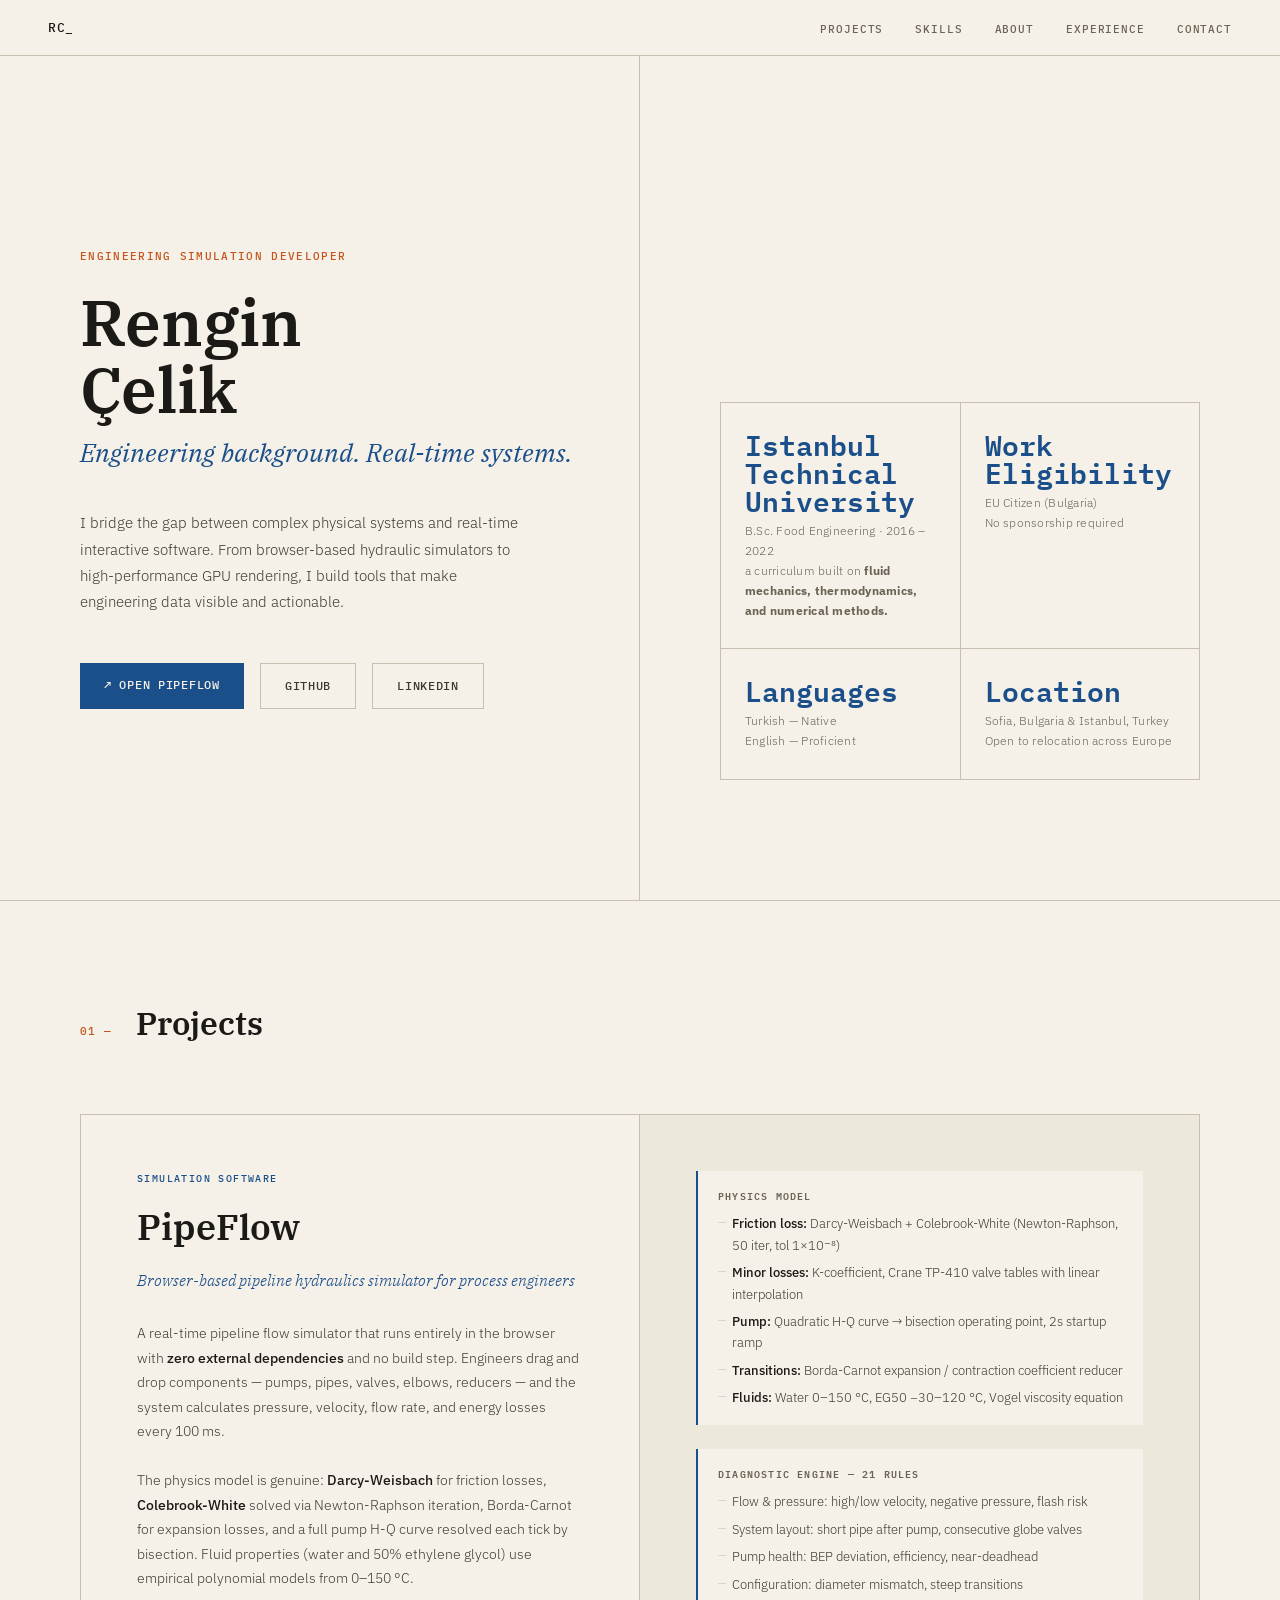
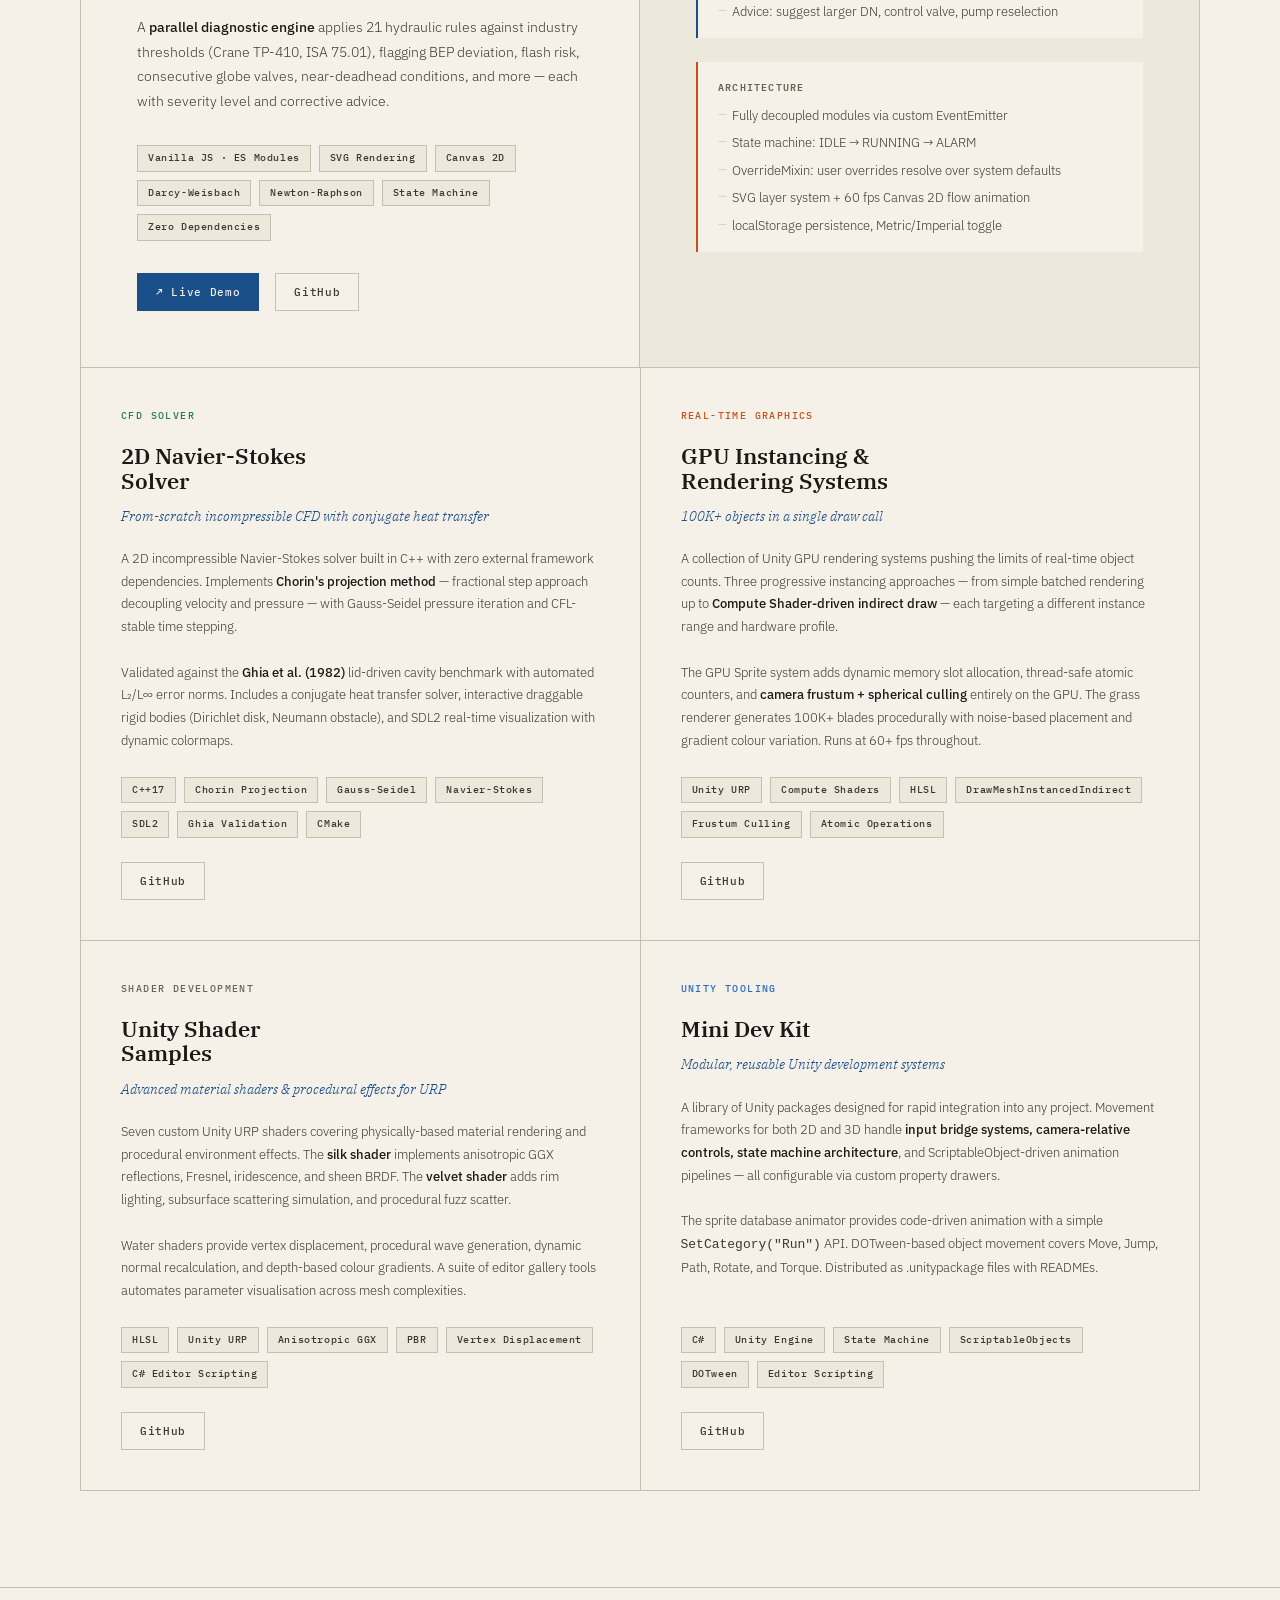
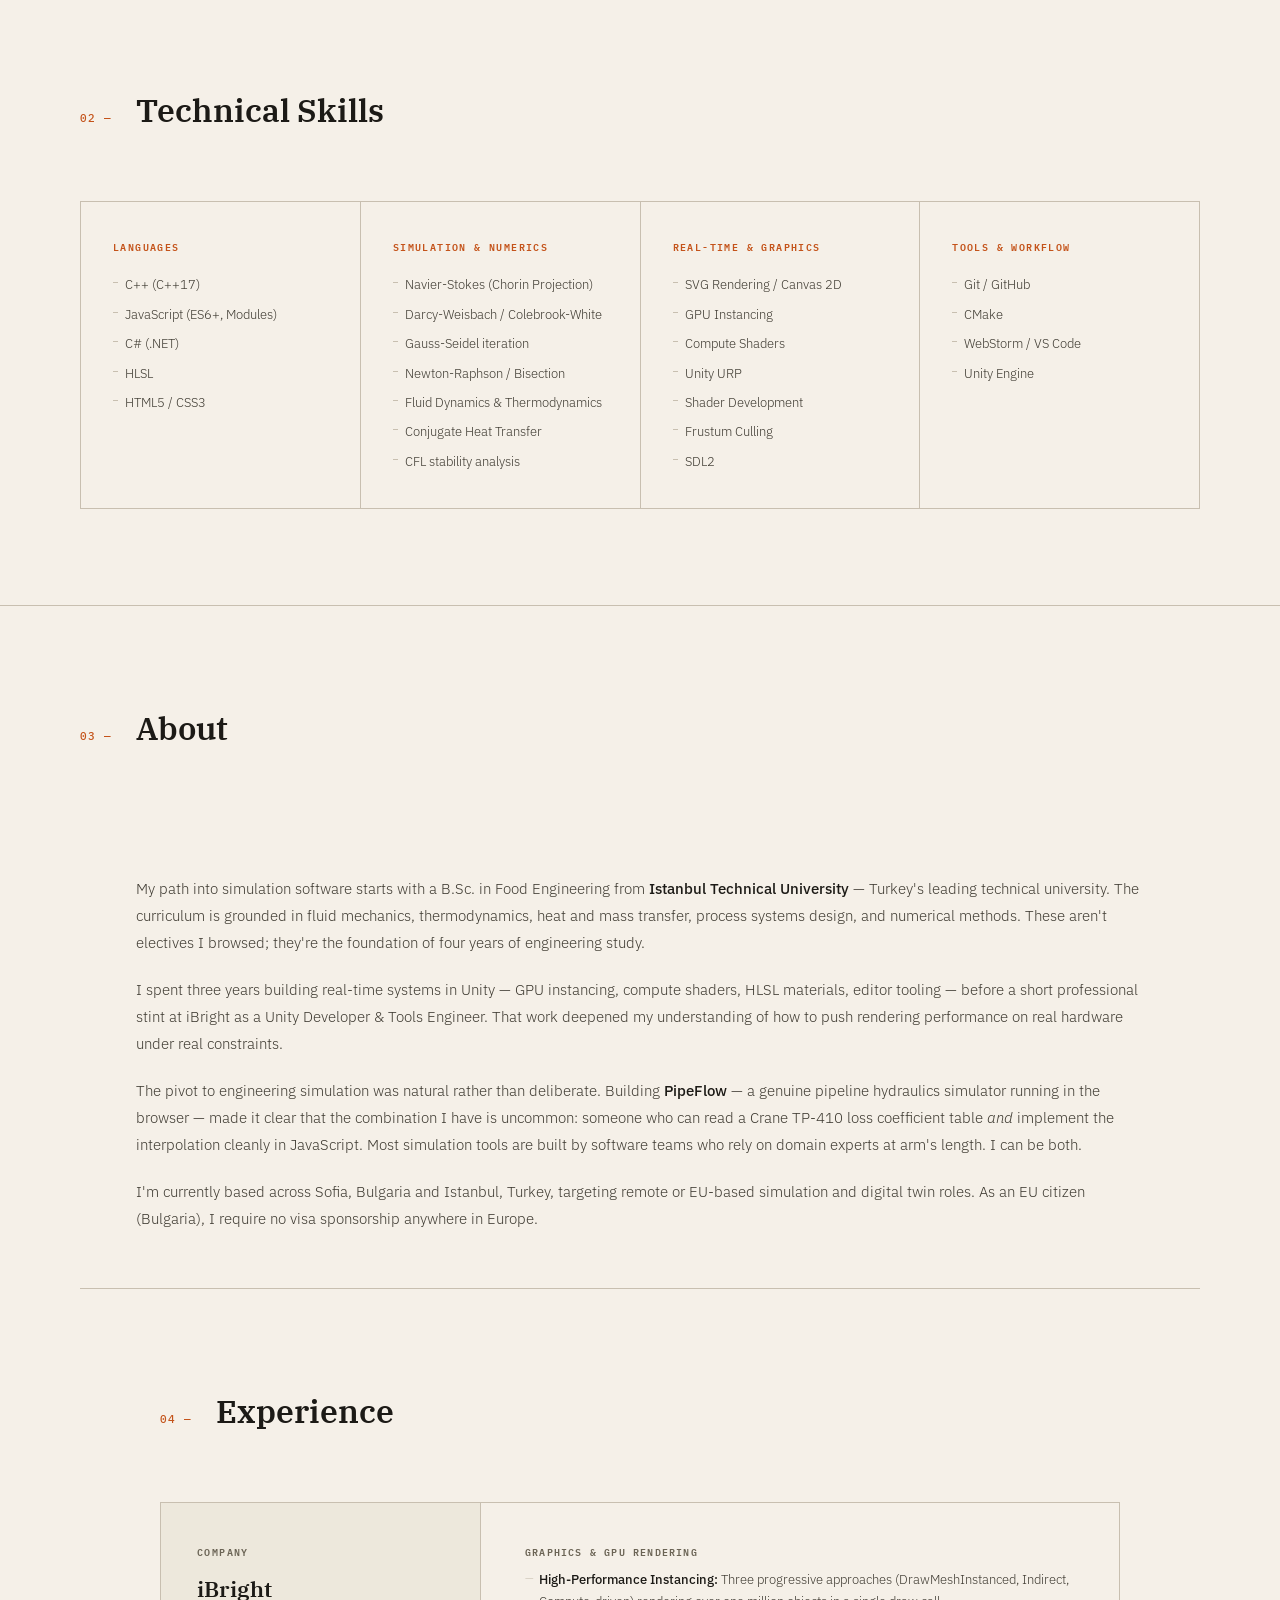
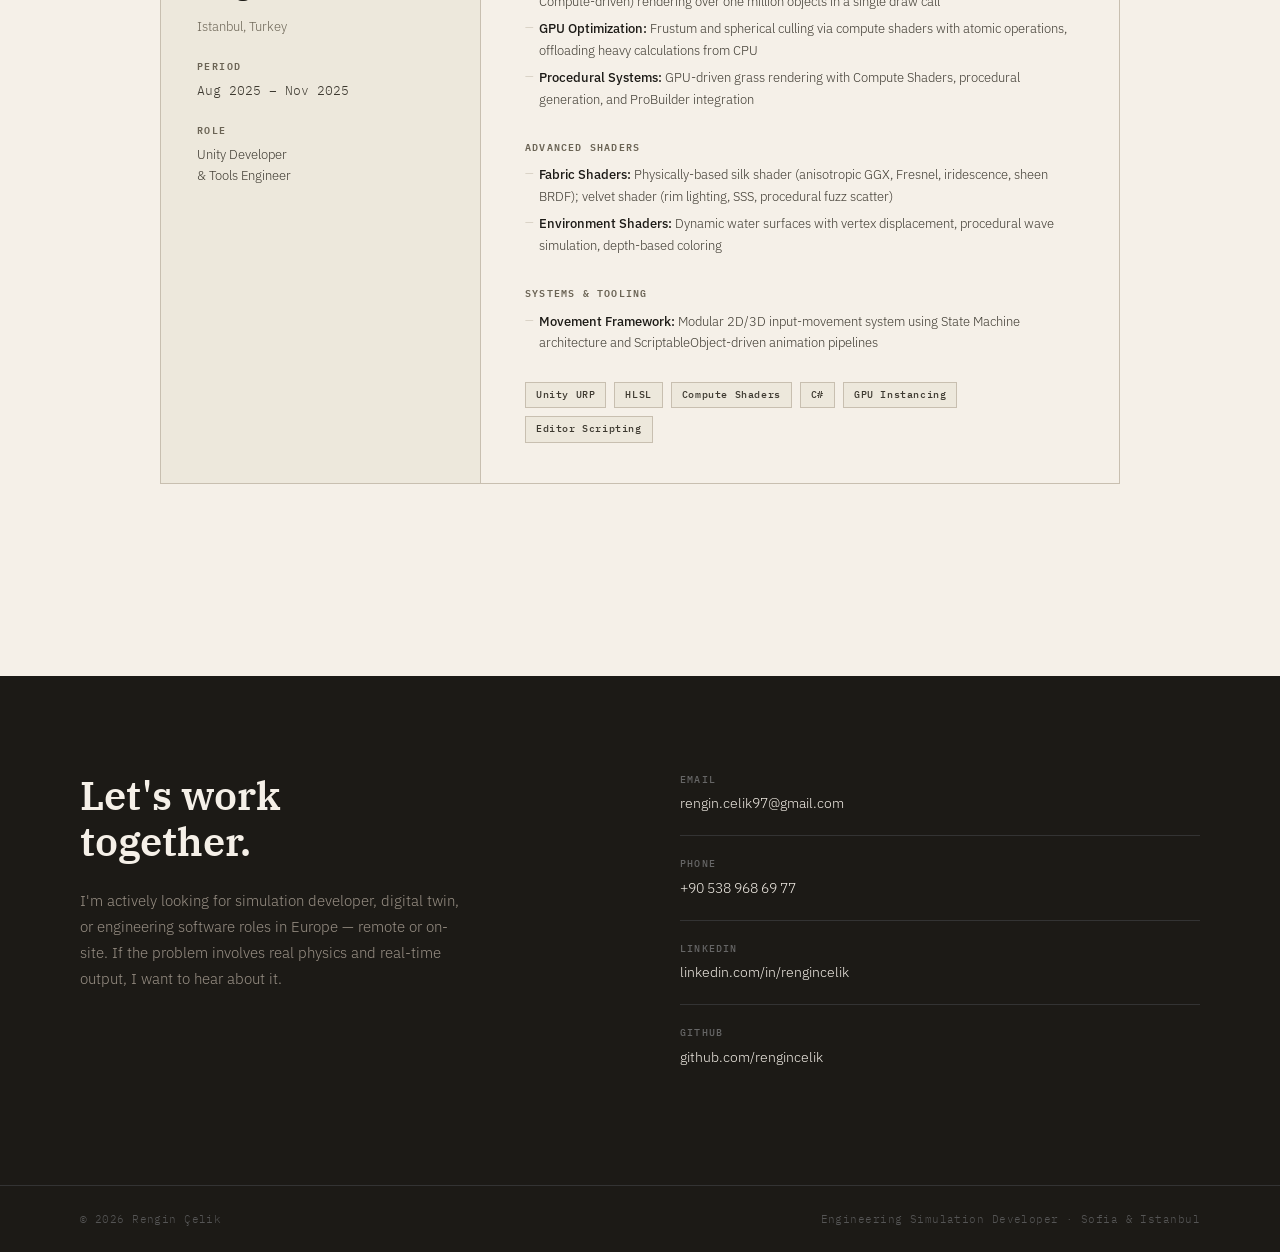
==== index.html @ 8b4d6335 "add project cfd solver" ====
<!DOCTYPE html>
<html lang="en">
<head>
	<meta charset="UTF-8">
	<meta name="viewport" content="width=device-width, initial-scale=1.0">
	<title>Rengin Çelik — Engineering Simulation Developer</title>
	<link href="https://fonts.googleapis.com/css2?family=IBM+Plex+Mono:ital,wght@0,400;0,500;0,600;1,400&family=IBM+Plex+Sans:ital,wght@0,300;0,400;0,500;0,600;1,300&family=IBM+Plex+Serif:ital,wght@0,400;0,600;1,400&display=swap" rel="stylesheet">
	<style>
		:root {
			--cream: #F5F0E8;
			--cream-dark: #EDE8DC;
			--cream-mid: #E8E0D0;
			--ink: #1C1A16;
			--ink-mid: #3D3930;
			--ink-light: #6B6455;
			--blue: #1A4F8A;
			--blue-light: #2A6BC2;
			--blue-pale: #D4E3F5;
			--orange: #C4531A;
			--orange-light: #E8763A;
			--orange-pale: #FAE8DC;
			--rule: #C8BFB0;
		}
		
		* { margin: 0; padding: 0; box-sizing: border-box; }
		html { scroll-behavior: smooth; }
		body {
			background: var(--cream);
			color: var(--ink);
			font-family: 'IBM Plex Sans', sans-serif;
			font-weight: 300;
			line-height: 1.65;
			overflow-x: hidden;
		}
		
		nav {
			position: fixed; top: 0; left: 0; right: 0; z-index: 100;
			background: var(--cream); border-bottom: 1px solid var(--rule);
			display: flex; justify-content: space-between; align-items: center;
			padding: 0 48px; height: 56px;
		}
		.nav-logo {
			font-family: 'IBM Plex Mono', monospace; font-size: 13px; font-weight: 500;
			color: var(--ink); letter-spacing: 0.04em; text-decoration: none;
		}
		.nav-links { display: flex; gap: 32px; list-style: none; }
		.nav-links a {
			font-family: 'IBM Plex Mono', monospace; font-size: 11px; font-weight: 500;
			color: var(--ink-light); text-decoration: none; letter-spacing: 0.08em;
			text-transform: uppercase; transition: color 0.2s;
		}
		.nav-links a:hover { color: var(--blue); }
		
		.hero {
			min-height: 100vh; display: grid; grid-template-columns: 1fr 1fr; padding-top: 56px;
		}
		.hero-left {
			display: flex; flex-direction: column; justify-content: center;
			padding: 80px 64px 80px 80px; border-right: 1px solid var(--rule);
		}
		.hero-tag {
			font-family: 'IBM Plex Mono', monospace; font-size: 11px; font-weight: 500;
			color: var(--orange); letter-spacing: 0.12em; text-transform: uppercase; margin-bottom: 24px;
		}
		.hero-name {
			font-family: 'IBM Plex Serif', serif; font-size: clamp(40px, 5vw, 64px);
			font-weight: 600; line-height: 1.05; color: var(--ink); margin-bottom: 8px;
		}
		.hero-title {
			font-family: 'IBM Plex Serif', serif; font-size: clamp(18px, 2.5vw, 26px);
			font-weight: 400; font-style: italic; color: var(--blue); margin-bottom: 36px;
		}
		.hero-bio {
			font-size: 15px; color: var(--ink-mid); line-height: 1.75;
			max-width: 440px; margin-bottom: 48px;
		}
		.hero-bio strong { font-weight: 500; color: var(--ink); }
		.hero-actions { display: flex; gap: 16px; flex-wrap: wrap; }
		.btn-primary {
			display: inline-block; background: var(--blue); color: var(--cream);
			font-family: 'IBM Plex Mono', monospace; font-size: 12px; font-weight: 500;
			letter-spacing: 0.06em; text-transform: uppercase; text-decoration: none;
			padding: 12px 24px; transition: background 0.2s, transform 0.15s;
		}
		.btn-primary:hover { background: var(--blue-light); transform: translateY(-1px); }
		.btn-secondary {
			display: inline-block; border: 1px solid var(--rule); color: var(--ink-mid);
			font-family: 'IBM Plex Mono', monospace; font-size: 12px; font-weight: 500;
			letter-spacing: 0.06em; text-transform: uppercase; text-decoration: none;
			padding: 12px 24px; transition: border-color 0.2s, color 0.2s, transform 0.15s;
		}
		.btn-secondary:hover { border-color: var(--blue); color: var(--blue); transform: translateY(-1px); }
		.hero-right { display: flex; flex-direction: column; justify-content: flex-end; padding: 80px; }
		.hero-stats {
			display: grid; grid-template-columns: 1fr 1fr; gap: 1px;
			background: var(--rule); border: 1px solid var(--rule); margin-bottom: 40px;
		}
		.stat-item { background: var(--cream); padding: 28px 24px; }
		.stat-num {
			font-family: 'IBM Plex Mono', monospace; font-size: 28px; font-weight: 600;
			color: var(--blue); line-height: 1; margin-bottom: 6px;
		}
		.stat-label { font-size: 12px; color: var(--ink-light); letter-spacing: 0.02em; }
		
		.section { padding: 96px 80px; border-top: 1px solid var(--rule); }
		.section-header { display: flex; align-items: baseline; gap: 24px; margin-bottom: 64px; }
		.section-num {
			font-family: 'IBM Plex Mono', monospace; font-size: 11px; font-weight: 500;
			color: var(--orange); letter-spacing: 0.1em;
		}
		.section-title { font-family: 'IBM Plex Serif', serif; font-size: 32px; font-weight: 600; color: var(--ink); }
		
		.projects-grid { display: grid; gap: 1px; background: var(--rule); border: 1px solid var(--rule); }
		.project-featured { background: var(--cream); display: grid; grid-template-columns: 1fr 1fr; }
		.project-featured-left {
			padding: 56px; border-right: 1px solid var(--rule); display: flex; flex-direction: column;
		}
		.project-kind {
			font-family: 'IBM Plex Mono', monospace; font-size: 10px; font-weight: 500;
			letter-spacing: 0.14em; text-transform: uppercase; margin-bottom: 20px;
		}
		.project-kind.kind-sim    { color: var(--blue); }
		.project-kind.kind-cfd    { color: #2A7A5A; }
		.project-kind.kind-gpu    { color: var(--orange); }
		.project-kind.kind-shader { color: var(--ink-light); }
		.project-kind.kind-tool   { color: var(--blue-light); }
		
		.project-name {
			font-family: 'IBM Plex Serif', serif; font-size: 36px; font-weight: 600;
			line-height: 1.1; color: var(--ink); margin-bottom: 20px;
		}
		.project-tagline {
			font-family: 'IBM Plex Serif', serif; font-style: italic;
			font-size: 16px; color: var(--blue); margin-bottom: 28px;
		}
		.project-desc { font-size: 14px; color: var(--ink-mid); line-height: 1.75; flex: 1; margin-bottom: 32px; }
		.project-desc strong { font-weight: 500; color: var(--ink); }
		.project-tech { display: flex; flex-wrap: wrap; gap: 8px; margin-bottom: 32px; }
		.tech-pill {
			font-family: 'IBM Plex Mono', monospace; font-size: 10px; font-weight: 500;
			letter-spacing: 0.06em; padding: 4px 10px;
			background: var(--cream-dark); color: var(--ink-mid); border: 1px solid var(--rule);
		}
		.project-links { display: flex; gap: 16px; flex-wrap: wrap; }
		.project-link {
			font-family: 'IBM Plex Mono', monospace; font-size: 11px; font-weight: 500;
			letter-spacing: 0.06em; text-decoration: none; padding: 9px 18px;
			border: 1px solid var(--rule); color: var(--ink-mid); transition: all 0.2s;
		}
		.project-link:hover { border-color: var(--blue); color: var(--blue); background: var(--blue-pale); }
		.project-link.primary { background: var(--blue); color: var(--cream); border-color: var(--blue); }
		.project-link.primary:hover { background: var(--blue-light); border-color: var(--blue-light); }
		
		.project-featured-right {
			padding: 56px; background: var(--cream-dark); display: flex; flex-direction: column; gap: 24px;
		}
		.spec-block { border-left: 2px solid var(--blue); padding: 16px 20px; background: var(--cream); }
		.spec-block.orange { border-left-color: var(--orange); }
		.spec-block.green  { border-left-color: #2A7A5A; }
		.spec-title {
			font-family: 'IBM Plex Mono', monospace; font-size: 10px; font-weight: 600;
			letter-spacing: 0.12em; text-transform: uppercase; color: var(--ink-light); margin-bottom: 10px;
		}
		.spec-items { list-style: none; display: flex; flex-direction: column; gap: 6px; }
		.spec-items li {
			font-size: 13px; color: var(--ink-mid); padding-left: 14px; position: relative;
		}
		.spec-items li::before { content: '—'; position: absolute; left: 0; color: var(--rule); font-size: 11px; }
		.spec-items li strong { font-weight: 500; color: var(--ink); }
		
		/* 2×2 secondary grid */
		.projects-secondary {
			display: grid; grid-template-columns: repeat(2, 1fr); gap: 1px; background: var(--rule);
		}
		.project-card { background: var(--cream); padding: 40px; display: flex; flex-direction: column; transition: background 0.2s; }
		.project-card:hover { background: var(--cream-dark); }
		.project-card .project-name { font-size: 22px; margin-bottom: 12px; }
		.project-card .project-tagline { font-size: 14px; margin-bottom: 20px; }
		.project-card .project-desc { font-size: 13px; margin-bottom: 24px; }
		.project-card .project-tech { margin-bottom: 24px; }
		.project-card .project-links { margin-top: auto; }
		
		.skills-grid {
			display: grid; grid-template-columns: repeat(4, 1fr);
			gap: 1px; background: var(--rule); border: 1px solid var(--rule);
		}
		.skill-group { background: var(--cream); padding: 36px 32px; }
		.skill-group-title {
			font-family: 'IBM Plex Mono', monospace; font-size: 10px; font-weight: 600;
			letter-spacing: 0.14em; text-transform: uppercase; color: var(--orange); margin-bottom: 20px;
		}
		.skill-list { list-style: none; display: flex; flex-direction: column; gap: 8px; }
		.skill-list li { font-size: 13px; color: var(--ink-mid); padding-left: 12px; position: relative; }
		.skill-list li::before {
			content: ''; position: absolute; left: 0; top: 8px; width: 5px; height: 1px; background: var(--rule);
		}
		
		.about-main { background: var(--cream); padding: 56px; }
		.about-main p { font-size: 15px; color: var(--ink-mid); line-height: 1.8; margin-bottom: 20px; }
		.about-main p:last-child { margin-bottom: 0; }
		.about-main strong { font-weight: 500; color: var(--ink); }
		
		.contact-section {
			background: var(--ink); padding: 96px 80px;
			display: grid; grid-template-columns: 1fr 1fr; gap: 80px;
		}
		.contact-left h2 {
			font-family: 'IBM Plex Serif', serif; font-size: 40px; font-weight: 600;
			color: var(--cream); line-height: 1.15; margin-bottom: 24px;
		}
		.contact-left p { font-size: 15px; color: #9A9186; line-height: 1.75; max-width: 380px; }
		.contact-right { display: flex; flex-direction: column; justify-content: center; gap: 20px; }
		.contact-item {
			display: flex; flex-direction: column; gap: 4px;
			padding-bottom: 20px; border-bottom: 1px solid #333;
		}
		.contact-item:last-child { border-bottom: none; }
		.contact-item-label {
			font-family: 'IBM Plex Mono', monospace; font-size: 10px; font-weight: 500;
			letter-spacing: 0.12em; text-transform: uppercase; color: #666;
		}
		.contact-item-value { font-size: 14px; color: var(--cream); }
		.contact-item-value a { color: var(--cream); text-decoration: none; transition: color 0.2s; }
		.contact-item-value a:hover { color: var(--orange-light); }
		
		footer {
			background: var(--ink); border-top: 1px solid #333; padding: 24px 80px;
			display: flex; justify-content: space-between; align-items: center;
		}
		footer p { font-family: 'IBM Plex Mono', monospace; font-size: 11px; color: #555; letter-spacing: 0.04em; }
		
		@media (max-width: 1024px) {
			nav { padding: 0 32px; }
			.hero { grid-template-columns: 1fr; }
			.hero-left { padding: 64px 32px; border-right: none; border-bottom: 1px solid var(--rule); }
			.hero-right { padding: 48px 32px; }
			.section { padding: 72px 32px; }
			.project-featured { grid-template-columns: 1fr; }
			.project-featured-right { border-top: 1px solid var(--rule); }
			.projects-secondary { grid-template-columns: 1fr; }
			.skills-grid { grid-template-columns: 1fr 1fr; }
			.contact-section { grid-template-columns: 1fr; gap: 48px; padding: 72px 32px; }
			footer { padding: 24px 32px; flex-direction: column; gap: 12px; }
		}
		@media (max-width: 640px) {
			nav { padding: 0 20px; }
			.nav-links { display: none; }
			.hero-left { padding: 48px 20px; }
			.hero-right { padding: 32px 20px; }
			.section { padding: 56px 20px; }
			.project-featured-left, .project-featured-right { padding: 36px 20px; }
			.project-card { padding: 28px 20px; }
			.skills-grid { grid-template-columns: 1fr; }
			.about-main { padding: 36px 20px; }
			.contact-section { padding: 56px 20px; }
			footer { padding: 20px; }
		}
		
		@keyframes fadeUp {
			from { opacity: 0; transform: translateY(16px); }
			to   { opacity: 1; transform: translateY(0); }
		}
		.hero-tag    { animation: fadeUp 0.5s ease both; animation-delay: 0.1s; }
		.hero-name   { animation: fadeUp 0.5s ease both; animation-delay: 0.2s; }
		.hero-title  { animation: fadeUp 0.5s ease both; animation-delay: 0.3s; }
		.hero-bio    { animation: fadeUp 0.5s ease both; animation-delay: 0.4s; }
		.hero-actions{ animation: fadeUp 0.5s ease both; animation-delay: 0.5s; }
		.hero-stats  { animation: fadeUp 0.5s ease both; animation-delay: 0.3s; }
	</style>
</head>
<body>

<nav>
	<a class="nav-logo" href="#">RC_</a>
	<ul class="nav-links">
		<li><a href="#projects">Projects</a></li>
		<li><a href="#skills">Skills</a></li>
		<li><a href="#about">About</a></li>
		<li><a href="#experience">Experience</a></li>
		<li><a href="#contact">Contact</a></li>
	</ul>
</nav>

<section class="hero">
	<div class="hero-left">
		<div class="hero-tag">Engineering Simulation Developer</div>
		<h1 class="hero-name">Rengin<br>Çelik</h1>
		<div class="hero-title">Engineering background. Real-time systems.</div>
		<p class="hero-bio">
			I bridge the gap between complex physical systems and real-time interactive software. From browser-based hydraulic simulators to high-performance GPU rendering, I build tools that make engineering data visible and actionable.
		</p>
		<div class="hero-actions">
			<a class="btn-primary" href="https://rengincelik.github.io/pipeFlow/" target="_blank">↗ Open PipeFlow</a>
			<a class="btn-secondary" href="https://github.com/rengincelik" target="_blank">GitHub</a>
			<a class="btn-secondary" href="https://linkedin.com/in/rengincelik" target="_blank">LinkedIn</a>
		</div>
	</div>
	<div class="hero-right">
		<div class="hero-stats">
			<div class="stat-item">
				<div class="stat-num">Istanbul Technical University</div>
				<div class="stat-label">B.Sc. Food Engineering · 2016 – 2022</div>
				<div class="stat-label">a curriculum built on <strong>fluid mechanics, thermodynamics, and numerical methods.</strong></div>
			</div>
			<div class="stat-item">
				<div class="stat-num">Work Eligibility</div>
				<div class="stat-label">EU Citizen (Bulgaria)<br>No sponsorship required</div>
			</div>
			<div class="stat-item">
				<div class="stat-num">Languages</div>
				<div class="stat-label">Turkish — Native<br>English — Proficient</div>
			</div>
			<div class="stat-item">
				<div class="stat-num">Location</div>
				<div class="stat-label">Sofia, Bulgaria &amp; Istanbul, Turkey</div>
				<div class="stat-label">Open to relocation across Europe</div>
			</div>
		</div>
	</div>
</section>

<!-- PROJECTS -->
<section class="section" id="projects">
	<div class="section-header">
		<span class="section-num">01 —</span>
		<h2 class="section-title">Projects</h2>
	</div>
	
	<div class="projects-grid">
		
		<!-- Featured: PipeFlow -->
		<div class="project-featured">
			<div class="project-featured-left">
				<div class="project-kind kind-sim">Simulation Software</div>
				<h3 class="project-name">PipeFlow</h3>
				<div class="project-tagline">Browser-based pipeline hydraulics simulator for process engineers</div>
				<p class="project-desc">
					A real-time pipeline flow simulator that runs entirely in the browser with
					<strong>zero external dependencies</strong> and no build step. Engineers drag and drop
					components — pumps, pipes, valves, elbows, reducers — and the system calculates
					pressure, velocity, flow rate, and energy losses every 100 ms.<br><br>
					The physics model is genuine: <strong>Darcy-Weisbach</strong> for friction losses,
					<strong>Colebrook-White</strong> solved via Newton-Raphson iteration, Borda-Carnot
					for expansion losses, and a full pump H-Q curve resolved each tick by bisection.
					Fluid properties (water and 50% ethylene glycol) use empirical polynomial models
					from 0–150 °C.<br><br>
					A <strong>parallel diagnostic engine</strong> applies 21 hydraulic rules against
					industry thresholds (Crane TP-410, ISA 75.01), flagging BEP deviation, flash risk,
					consecutive globe valves, near-deadhead conditions, and more — each with severity
					level and corrective advice.
				</p>
				<div class="project-tech">
					<span class="tech-pill">Vanilla JS · ES Modules</span>
					<span class="tech-pill">SVG Rendering</span>
					<span class="tech-pill">Canvas 2D</span>
					<span class="tech-pill">Darcy-Weisbach</span>
					<span class="tech-pill">Newton-Raphson</span>
					<span class="tech-pill">State Machine</span>
					<span class="tech-pill">Zero Dependencies</span>
				</div>
				<div class="project-links">
					<a class="project-link primary" href="https://rengincelik.github.io/pipeFlow/" target="_blank">↗ Live Demo</a>
					<a class="project-link" href="https://github.com/rengincelik/pipeFlow" target="_blank">GitHub</a>
				</div>
			</div>
			<div class="project-featured-right">
				<div class="spec-block">
					<div class="spec-title">Physics Model</div>
					<ul class="spec-items">
						<li><strong>Friction loss:</strong> Darcy-Weisbach + Colebrook-White (Newton-Raphson, 50 iter, tol 1×10⁻⁸)</li>
						<li><strong>Minor losses:</strong> K-coefficient, Crane TP-410 valve tables with linear interpolation</li>
						<li><strong>Pump:</strong> Quadratic H-Q curve → bisection operating point, 2s startup ramp</li>
						<li><strong>Transitions:</strong> Borda-Carnot expansion / contraction coefficient reducer</li>
						<li><strong>Fluids:</strong> Water 0–150 °C, EG50 −30–120 °C, Vogel viscosity equation</li>
					</ul>
				</div>
				<div class="spec-block">
					<div class="spec-title">Diagnostic Engine — 21 Rules</div>
					<ul class="spec-items">
						<li>Flow &amp; pressure: high/low velocity, negative pressure, flash risk</li>
						<li>System layout: short pipe after pump, consecutive globe valves</li>
						<li>Pump health: BEP deviation, efficiency, near-deadhead</li>
						<li>Configuration: diameter mismatch, steep transitions</li>
						<li>Advice: suggest larger DN, control valve, pump reselection</li>
					</ul>
				</div>
				<div class="spec-block orange">
					<div class="spec-title">Architecture</div>
					<ul class="spec-items">
						<li>Fully decoupled modules via custom EventEmitter</li>
						<li>State machine: IDLE → RUNNING → ALARM</li>
						<li>OverrideMixin: user overrides resolve over system defaults</li>
						<li>SVG layer system + 60 fps Canvas 2D flow animation</li>
						<li>localStorage persistence, Metric/Imperial toggle</li>
					</ul>
				</div>
			</div>
		</div>
		
		<!-- 2×2 secondary grid -->
		<div class="projects-secondary">
			
			<!-- CFD Solver — NEW -->
			<div class="project-card">
				<div class="project-kind kind-cfd">CFD Solver</div>
				<h3 class="project-name">2D Navier-Stokes<br>Solver</h3>
				<div class="project-tagline">From-scratch incompressible CFD with conjugate heat transfer</div>
				<p class="project-desc">
					A 2D incompressible Navier-Stokes solver built in C++ with zero external framework
					dependencies. Implements <strong>Chorin's projection method</strong> — fractional step
					approach decoupling velocity and pressure — with Gauss-Seidel pressure iteration and
					CFL-stable time stepping.<br><br>
					Validated against the <strong>Ghia et al. (1982)</strong> lid-driven cavity benchmark
					with automated L₂/L∞ error norms. Includes a conjugate heat transfer solver,
					interactive draggable rigid bodies (Dirichlet disk, Neumann obstacle), and SDL2
					real-time visualization with dynamic colormaps.
				</p>
				<div class="project-tech">
					<span class="tech-pill">C++17</span>
					<span class="tech-pill">Chorin Projection</span>
					<span class="tech-pill">Gauss-Seidel</span>
					<span class="tech-pill">Navier-Stokes</span>
					<span class="tech-pill">SDL2</span>
					<span class="tech-pill">Ghia Validation</span>
					<span class="tech-pill">CMake</span>
				</div>
				<div class="project-links">
					<a class="project-link" href="https://github.com/rengincelik/cfd-simulation" target="_blank">GitHub</a>
				</div>
			</div>
			
			<!-- GPU Instancing -->
			<div class="project-card">
				<div class="project-kind kind-gpu">Real-Time Graphics</div>
				<h3 class="project-name">GPU Instancing &amp;<br>Rendering Systems</h3>
				<div class="project-tagline">100K+ objects in a single draw call</div>
				<p class="project-desc">
					A collection of Unity GPU rendering systems pushing the limits of real-time object counts.
					Three progressive instancing approaches — from simple batched rendering up to
					<strong>Compute Shader-driven indirect draw</strong> — each targeting a different instance
					range and hardware profile.<br><br>
					The GPU Sprite system adds dynamic memory slot allocation, thread-safe atomic counters,
					and <strong>camera frustum + spherical culling</strong> entirely on the GPU. The grass
					renderer generates 100K+ blades procedurally with noise-based placement and gradient
					colour variation. Runs at 60+ fps throughout.
				</p>
				<div class="project-tech">
					<span class="tech-pill">Unity URP</span>
					<span class="tech-pill">Compute Shaders</span>
					<span class="tech-pill">HLSL</span>
					<span class="tech-pill">DrawMeshInstancedIndirect</span>
					<span class="tech-pill">Frustum Culling</span>
					<span class="tech-pill">Atomic Operations</span>
				</div>
				<div class="project-links">
					<a class="project-link" href="https://github.com/rengincelik/GPU_Rendering" target="_blank">GitHub</a>
				</div>
			</div>
			
			<!-- Shader Samples -->
			<div class="project-card">
				<div class="project-kind kind-shader">Shader Development</div>
				<h3 class="project-name">Unity Shader<br>Samples</h3>
				<div class="project-tagline">Advanced material shaders &amp; procedural effects for URP</div>
				<p class="project-desc">
					Seven custom Unity URP shaders covering physically-based material rendering and
					procedural environment effects. The <strong>silk shader</strong> implements anisotropic
					GGX reflections, Fresnel, iridescence, and sheen BRDF. The <strong>velvet shader</strong>
					adds rim lighting, subsurface scattering simulation, and procedural fuzz scatter.<br><br>
					Water shaders provide vertex displacement, procedural wave generation, dynamic normal
					recalculation, and depth-based colour gradients. A suite of editor gallery tools
					automates parameter visualisation across mesh complexities.
				</p>
				<div class="project-tech">
					<span class="tech-pill">HLSL</span>
					<span class="tech-pill">Unity URP</span>
					<span class="tech-pill">Anisotropic GGX</span>
					<span class="tech-pill">PBR</span>
					<span class="tech-pill">Vertex Displacement</span>
					<span class="tech-pill">C# Editor Scripting</span>
				</div>
				<div class="project-links">
					<a class="project-link" href="https://github.com/rengincelik/Shaders" target="_blank">GitHub</a>
				</div>
			</div>
			
			<!-- Mini Dev Kit -->
			<div class="project-card">
				<div class="project-kind kind-tool">Unity Tooling</div>
				<h3 class="project-name">Mini Dev Kit</h3>
				<div class="project-tagline">Modular, reusable Unity development systems</div>
				<p class="project-desc">
					A library of Unity packages designed for rapid integration into any project.
					Movement frameworks for both 2D and 3D handle <strong>input bridge systems,
					                                                      camera-relative controls, state machine architecture</strong>, and
					ScriptableObject-driven animation pipelines — all configurable via custom
					property drawers.<br><br>
					The sprite database animator provides code-driven animation with a simple
					<code>SetCategory("Run")</code> API. DOTween-based object movement covers Move,
					Jump, Path, Rotate, and Torque. Distributed as .unitypackage files with READMEs.
				</p>
				<div class="project-tech">
					<span class="tech-pill">C#</span>
					<span class="tech-pill">Unity Engine</span>
					<span class="tech-pill">State Machine</span>
					<span class="tech-pill">ScriptableObjects</span>
					<span class="tech-pill">DOTween</span>
					<span class="tech-pill">Editor Scripting</span>
				</div>
				<div class="project-links">
					<a class="project-link" href="https://github.com/rengincelik/Mini-Dev-Kit" target="_blank">GitHub</a>
				</div>
			</div>
		
		</div>
	</div>
</section>

<!-- SKILLS -->
<section class="section" id="skills">
	<div class="section-header">
		<span class="section-num">02 —</span>
		<h2 class="section-title">Technical Skills</h2>
	</div>
	<div class="skills-grid">
		<div class="skill-group">
			<div class="skill-group-title">Languages</div>
			<ul class="skill-list">
				<li>C++ (C++17)</li>
				<li>JavaScript (ES6+, Modules)</li>
				<li>C# (.NET)</li>
				<li>HLSL</li>
				<li>HTML5 / CSS3</li>
			</ul>
		</div>
		<div class="skill-group">
			<div class="skill-group-title">Simulation & Numerics</div>
			<ul class="skill-list">
				<li>Navier-Stokes (Chorin Projection)</li>
				<li>Darcy-Weisbach / Colebrook-White</li>
				<li>Gauss-Seidel iteration</li>
				<li>Newton-Raphson / Bisection</li>
				<li>Fluid Dynamics &amp; Thermodynamics</li>
				<li>Conjugate Heat Transfer</li>
				<li>CFL stability analysis</li>
			</ul>
		</div>
		<div class="skill-group">
			<div class="skill-group-title">Real-Time & Graphics</div>
			<ul class="skill-list">
				<li>SVG Rendering / Canvas 2D</li>
				<li>GPU Instancing</li>
				<li>Compute Shaders</li>
				<li>Unity URP</li>
				<li>Shader Development</li>
				<li>Frustum Culling</li>
				<li>SDL2</li>
			</ul>
		</div>
		<div class="skill-group">
			<div class="skill-group-title">Tools & Workflow</div>
			<ul class="skill-list">
				<li>Git / GitHub</li>
				<li>CMake</li>
				<li>WebStorm / VS Code</li>
				<li>Unity Engine</li>
			</ul>
		</div>
	</div>
</section>

<!-- ABOUT -->
<section class="section" id="about">
	<div class="section-header">
		<span class="section-num">03 —</span>
		<h2 class="section-title">About</h2>
	</div>
	<div class="about-main">
		<p>
			My path into simulation software starts with a B.Sc. in Food Engineering from
			<strong>Istanbul Technical University</strong> — Turkey's leading technical university.
			The curriculum is grounded in fluid mechanics, thermodynamics, heat and mass transfer,
			process systems design, and numerical methods. These aren't electives I browsed;
			they're the foundation of four years of engineering study.
		</p>
		<p>
			I spent three years building real-time systems in Unity — GPU instancing, compute shaders,
			HLSL materials, editor tooling — before a short professional stint at iBright as a
			Unity Developer &amp; Tools Engineer. That work deepened my understanding of how to
			push rendering performance on real hardware under real constraints.
		</p>
		<p>
			The pivot to engineering simulation was natural rather than deliberate. Building
			<strong>PipeFlow</strong> — a genuine pipeline hydraulics simulator running in the browser —
			made it clear that the combination I have is uncommon: someone who can read a
			Crane TP-410 loss coefficient table <em>and</em> implement the interpolation cleanly in
			JavaScript. Most simulation tools are built by software teams who rely on domain experts
			at arm's length. I can be both.
		</p>
		<p>
			I'm currently based across Sofia, Bulgaria and Istanbul, Turkey, targeting remote
			or EU-based simulation and digital twin roles. As an EU citizen (Bulgaria),
			I require no visa sponsorship anywhere in Europe.
		</p>
	</div>
	
	<!-- EXPERIENCE -->
	<section class="section" id="experience">
		<div class="section-header">
			<span class="section-num">04 —</span>
			<h2 class="section-title">Experience</h2>
		</div>
		<div style="border: 1px solid var(--rule);">
			<div style="display: grid; grid-template-columns: 1fr 2fr; gap: 1px; background: var(--rule);">
				<div style="background: var(--cream-dark); padding: 40px 36px;">
					<div style="font-family:'IBM Plex Mono',monospace;font-size:10px;font-weight:600;letter-spacing:0.14em;text-transform:uppercase;color:var(--ink-light);margin-bottom:12px;">Company</div>
					<div style="font-family: 'IBM Plex Serif', serif; font-size: 22px; font-weight: 600; color: var(--ink); margin-bottom: 8px;">iBright</div>
					<div style="font-size: 13px; color: var(--ink-light); margin-bottom: 20px;">Istanbul, Turkey</div>
					<div style="font-family:'IBM Plex Mono',monospace;font-size:10px;font-weight:600;letter-spacing:0.14em;text-transform:uppercase;color:var(--ink-light);margin-bottom:6px;">Period</div>
					<div style="font-family: 'IBM Plex Mono', monospace; font-size: 13px; color: var(--ink-mid);">Aug 2025 – Nov 2025</div>
					<div style="margin-top: 20px;">
						<div style="font-family:'IBM Plex Mono',monospace;font-size:10px;font-weight:600;letter-spacing:0.14em;text-transform:uppercase;color:var(--ink-light);margin-bottom:6px;">Role</div>
						<div style="font-size: 13px; color: var(--ink-mid);">Unity Developer<br>&amp; Tools Engineer</div>
					</div>
				</div>
				<div style="background: var(--cream); padding: 40px 44px; display: flex; flex-direction: column; gap: 28px;">
					<div>
						<div class="spec-title">Graphics &amp; GPU Rendering</div>
						<ul class="spec-items">
							<li><strong>High-Performance Instancing:</strong> Three progressive approaches (DrawMeshInstanced, Indirect, Compute-driven) rendering over one million objects in a single draw call</li>
							<li><strong>GPU Optimization:</strong> Frustum and spherical culling via compute shaders with atomic operations, offloading heavy calculations from CPU</li>
							<li><strong>Procedural Systems:</strong> GPU-driven grass rendering with Compute Shaders, procedural generation, and ProBuilder integration</li>
						</ul>
					</div>
					<div>
						<div class="spec-title">Advanced Shaders</div>
						<ul class="spec-items">
							<li><strong>Fabric Shaders:</strong> Physically-based silk shader (anisotropic GGX, Fresnel, iridescence, sheen BRDF); velvet shader (rim lighting, SSS, procedural fuzz scatter)</li>
							<li><strong>Environment Shaders:</strong> Dynamic water surfaces with vertex displacement, procedural wave simulation, depth-based coloring</li>
						</ul>
					</div>
					<div>
						<div class="spec-title">Systems &amp; Tooling</div>
						<ul class="spec-items">
							<li><strong>Movement Framework:</strong> Modular 2D/3D input-movement system using State Machine architecture and ScriptableObject-driven animation pipelines</li>
						</ul>
					</div>
					<div class="project-tech" style="margin: 0;">
						<span class="tech-pill">Unity URP</span>
						<span class="tech-pill">HLSL</span>
						<span class="tech-pill">Compute Shaders</span>
						<span class="tech-pill">C#</span>
						<span class="tech-pill">GPU Instancing</span>
						<span class="tech-pill">Editor Scripting</span>
					</div>
				</div>
			</div>
		</div>
	</section>

</section>

<!-- CONTACT -->
<section class="contact-section" id="contact">
	<div class="contact-left">
		<h2>Let's work<br>together.</h2>
		<p>
			I'm actively looking for simulation developer, digital twin, or engineering software roles
			in Europe — remote or on-site. If the problem involves real physics and real-time output,
			I want to hear about it.
		</p>
	</div>
	<div class="contact-right">
		<div class="contact-item">
			<span class="contact-item-label">Email</span>
			<span class="contact-item-value"><a href="mailto:rengin.celik97@gmail.com">rengin.celik97@gmail.com</a></span>
		</div>
		<div class="contact-item">
			<span class="contact-item-label">Phone</span>
			<span class="contact-item-value"><a href="tel:+905389686977">+90 538 968 69 77</a></span>
		</div>
		<div class="contact-item">
			<span class="contact-item-label">LinkedIn</span>
			<span class="contact-item-value"><a href="https://linkedin.com/in/rengincelik" target="_blank">linkedin.com/in/rengincelik</a></span>
		</div>
		<div class="contact-item">
			<span class="contact-item-label">GitHub</span>
			<span class="contact-item-value"><a href="https://github.com/rengincelik" target="_blank">github.com/rengincelik</a></span>
		</div>
	</div>
</section>

<footer>
	<p>© 2026 Rengin Çelik</p>
	<p>Engineering Simulation Developer · Sofia &amp; Istanbul</p>
</footer>

</body>
</html>
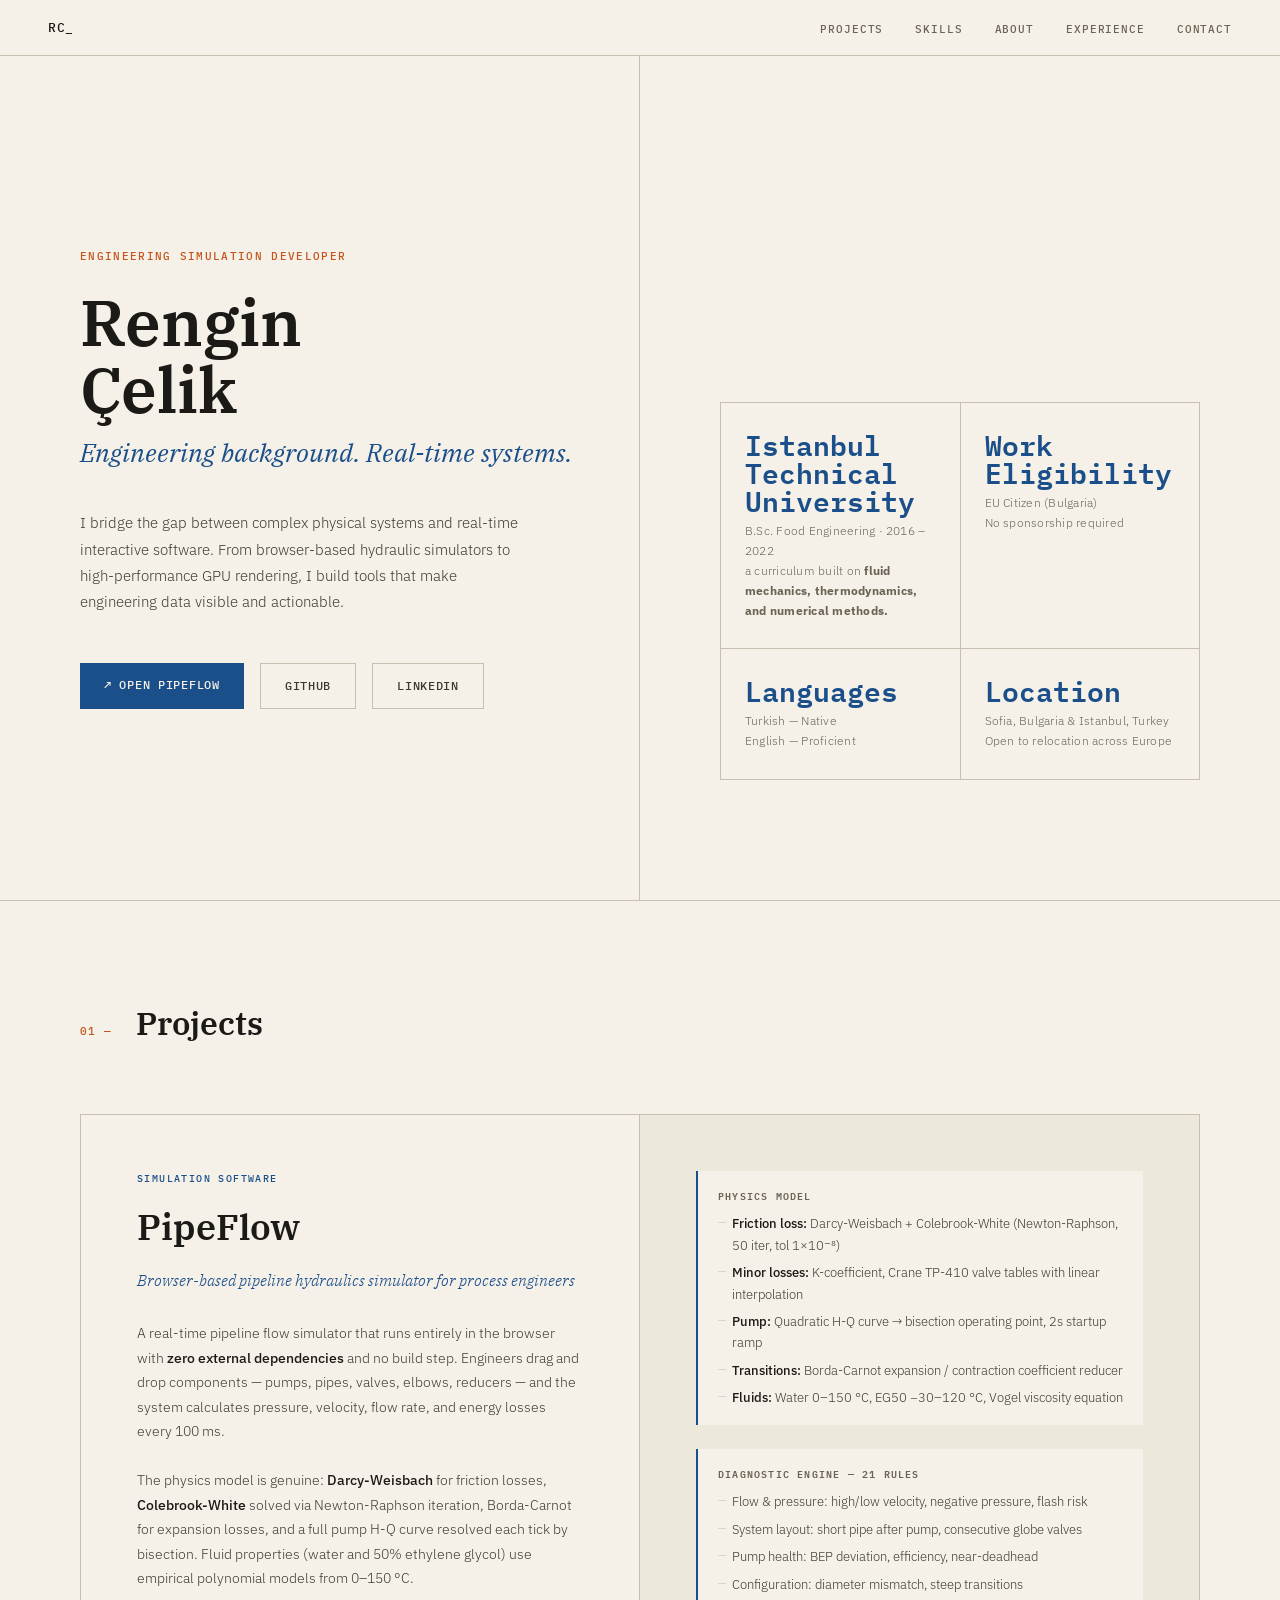
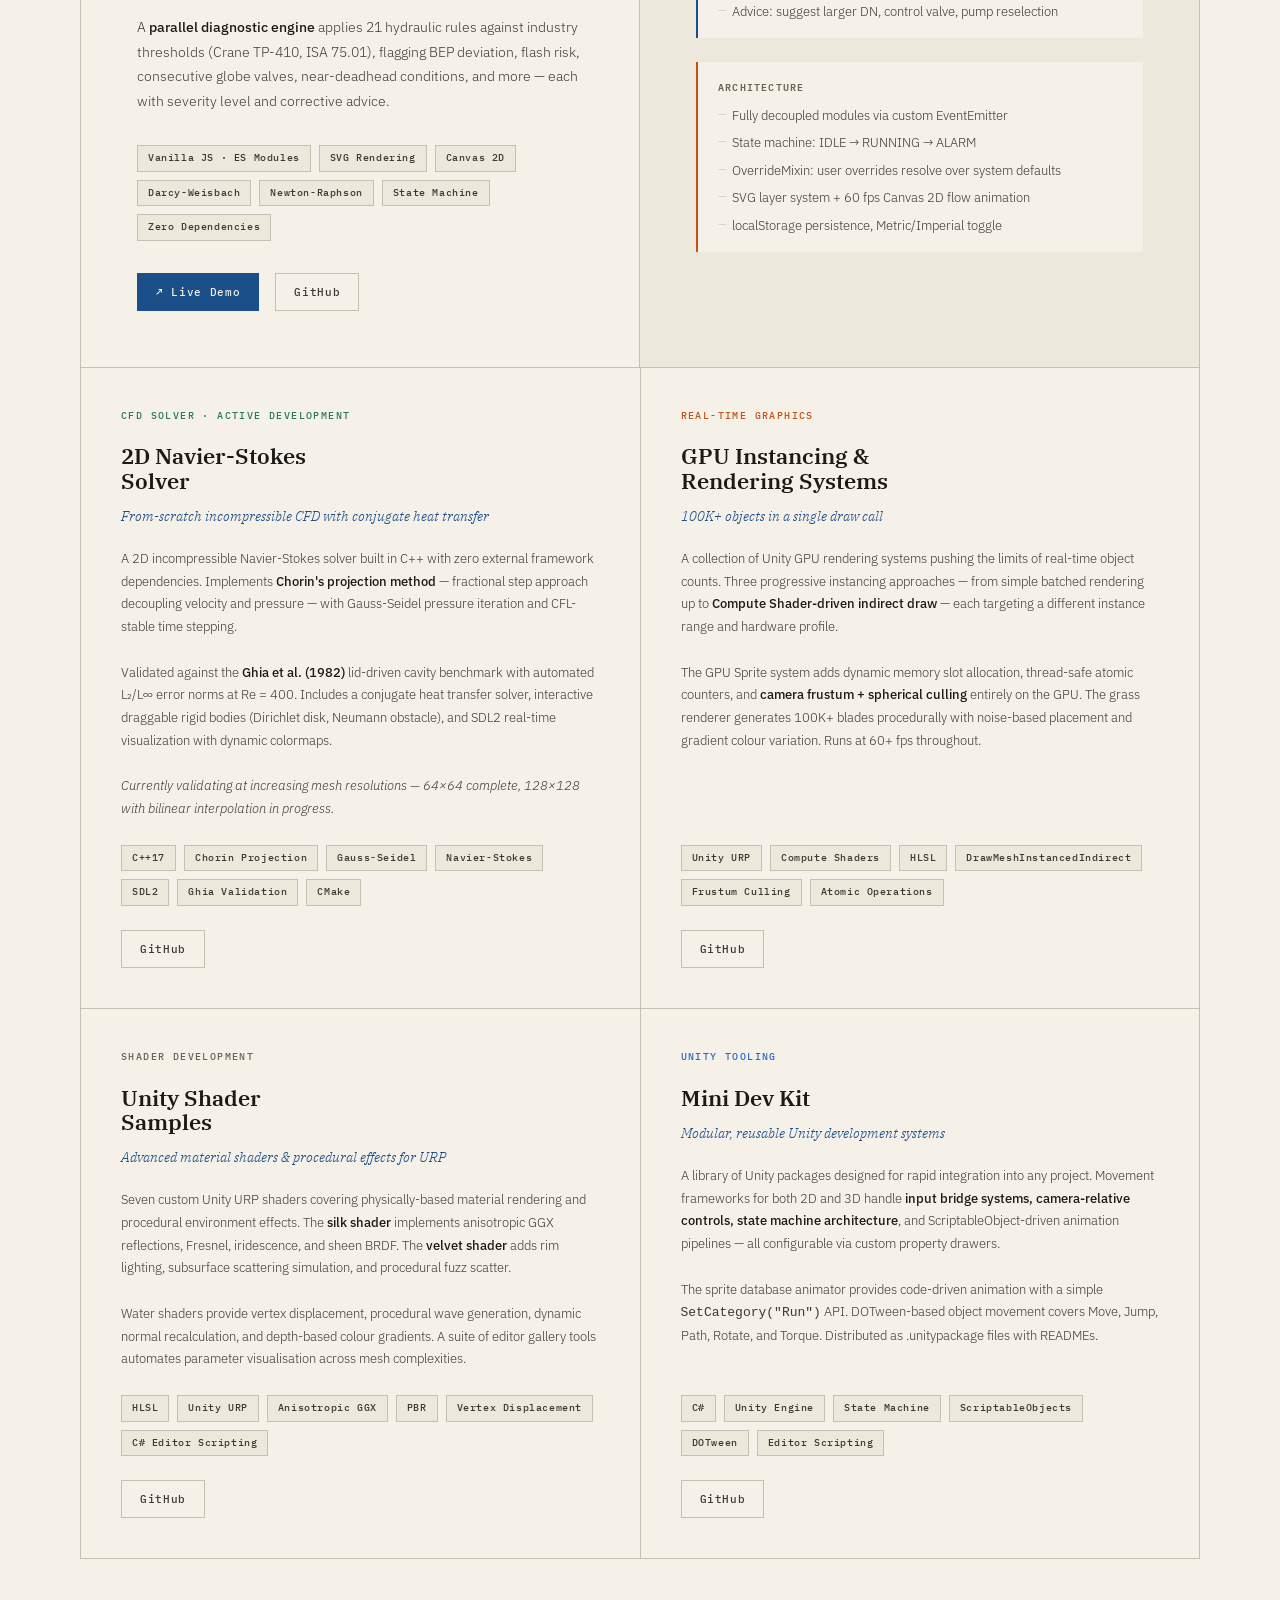
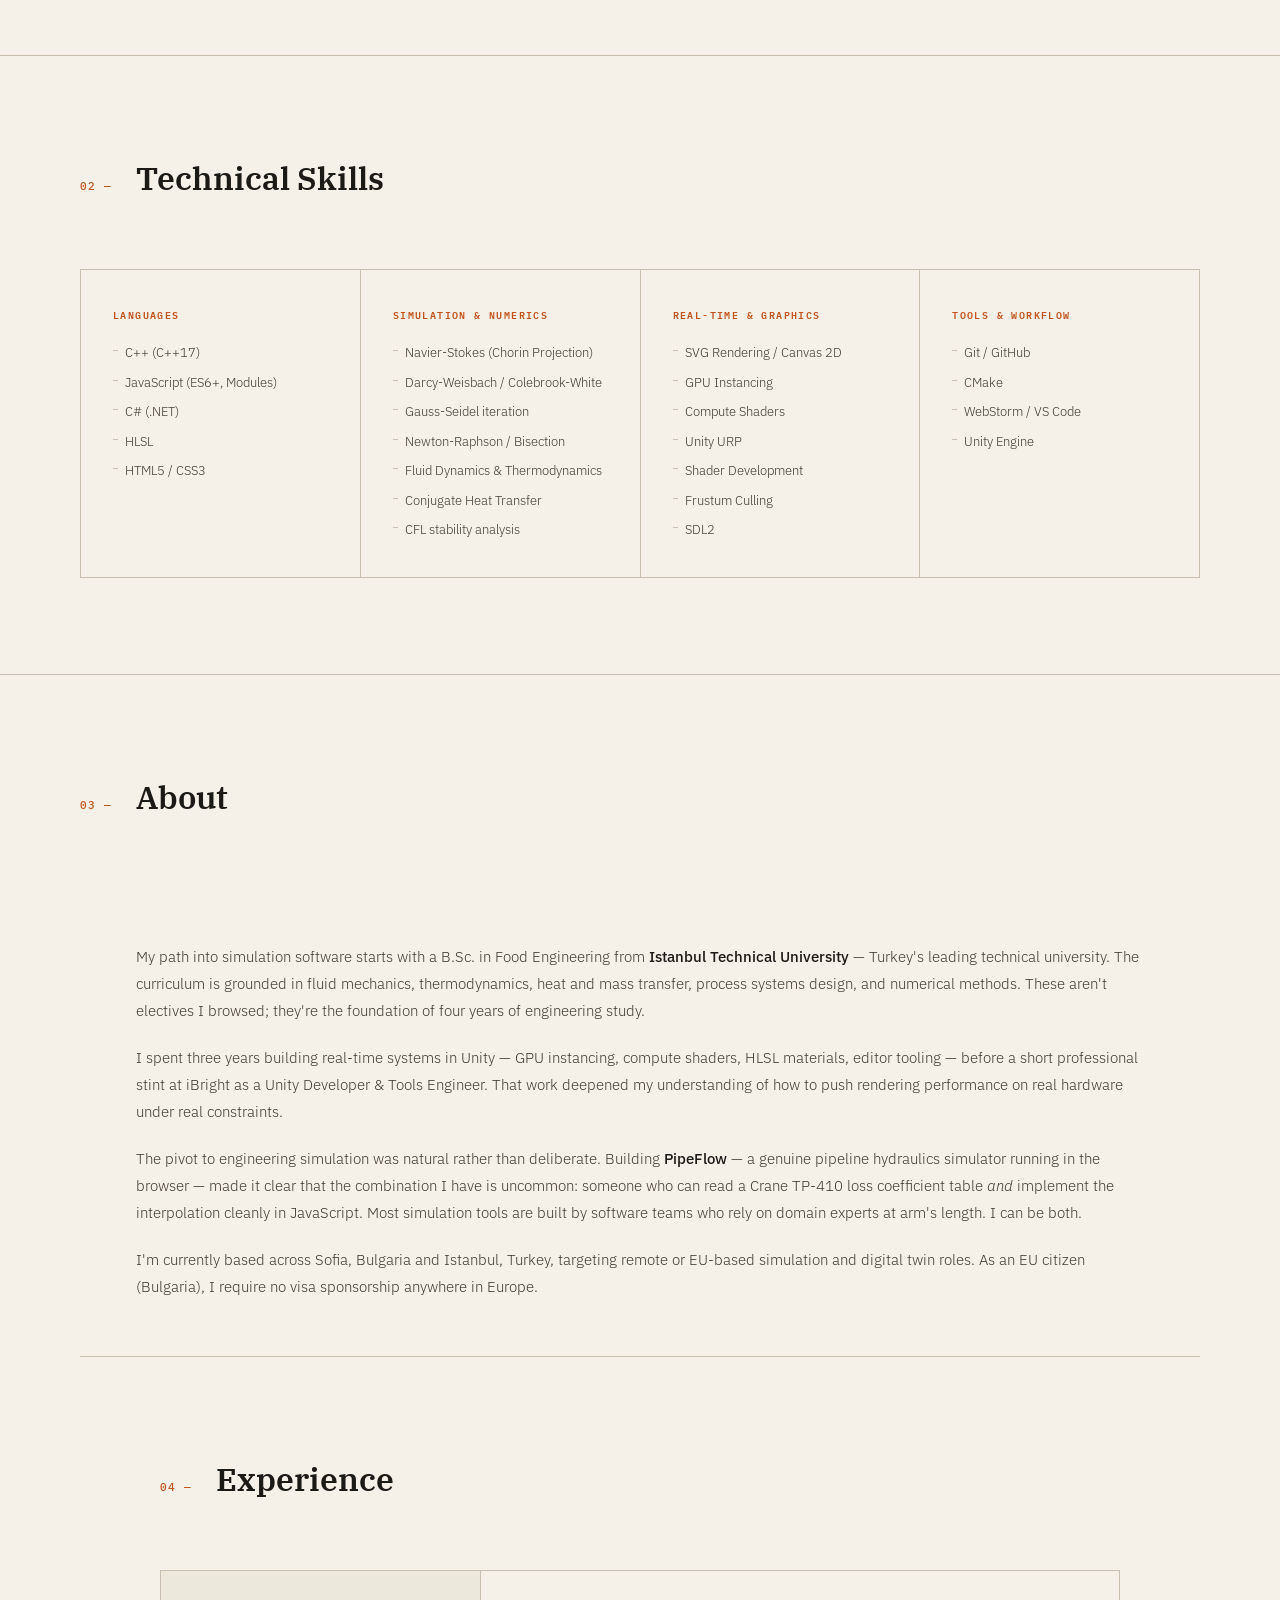
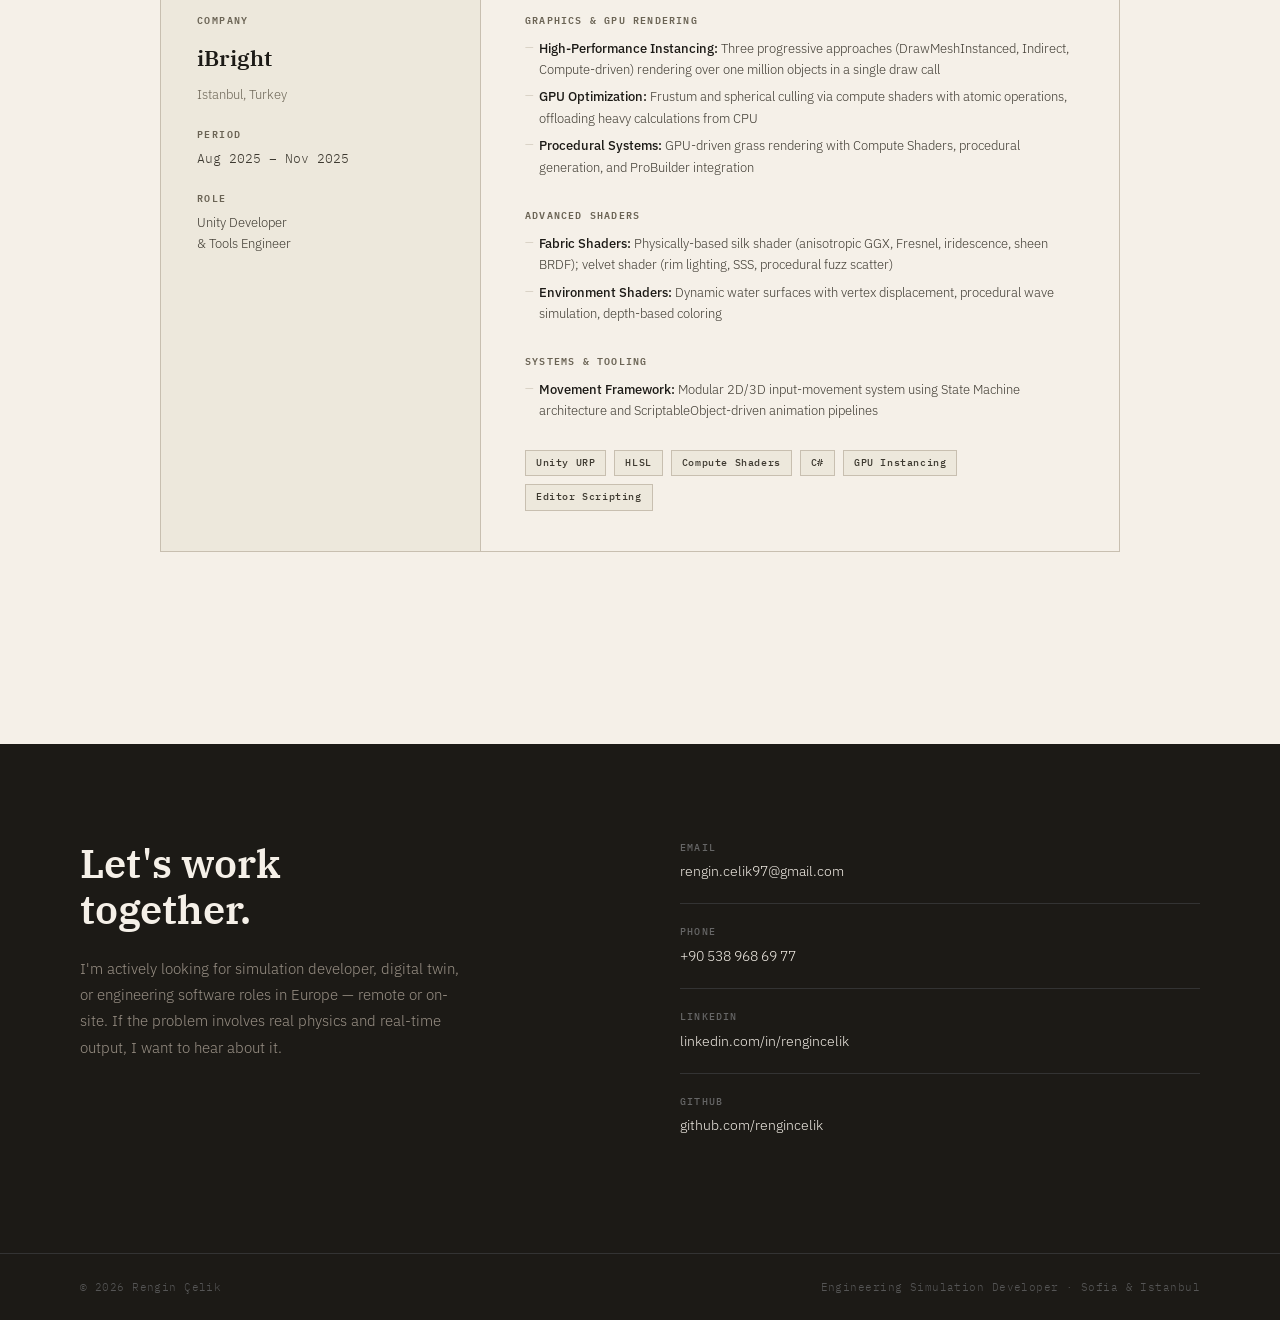
==== commit 432d16e9: "add project cfd solver" ====
--- a/index.html
+++ b/index.html
@@ -401,8 +401,9 @@
 		<div class="projects-secondary">
 			
 			<!-- CFD Solver — NEW -->
+			<!-- CFD Solver -->
 			<div class="project-card">
-				<div class="project-kind kind-cfd">CFD Solver</div>
+				<div class="project-kind kind-cfd">CFD Solver · Active Development</div>
 				<h3 class="project-name">2D Navier-Stokes<br>Solver</h3>
 				<div class="project-tagline">From-scratch incompressible CFD with conjugate heat transfer</div>
 				<p class="project-desc">
@@ -411,9 +412,11 @@
 					approach decoupling velocity and pressure — with Gauss-Seidel pressure iteration and
 					CFL-stable time stepping.<br><br>
 					Validated against the <strong>Ghia et al. (1982)</strong> lid-driven cavity benchmark
-					with automated L₂/L∞ error norms. Includes a conjugate heat transfer solver,
-					interactive draggable rigid bodies (Dirichlet disk, Neumann obstacle), and SDL2
-					real-time visualization with dynamic colormaps.
+					with automated L₂/L∞ error norms at Re = 400. Includes a conjugate heat transfer
+					solver, interactive draggable rigid bodies (Dirichlet disk, Neumann obstacle), and
+					SDL2 real-time visualization with dynamic colormaps.<br><br>
+					<em>Currently validating at increasing mesh resolutions — 64×64 complete,
+					    128×128 with bilinear interpolation in progress.</em>
 				</p>
 				<div class="project-tech">
 					<span class="tech-pill">C++17</span>
@@ -428,7 +431,6 @@
 					<a class="project-link" href="https://github.com/rengincelik/cfd-simulation" target="_blank">GitHub</a>
 				</div>
 			</div>
-			
 			<!-- GPU Instancing -->
 			<div class="project-card">
 				<div class="project-kind kind-gpu">Real-Time Graphics</div>
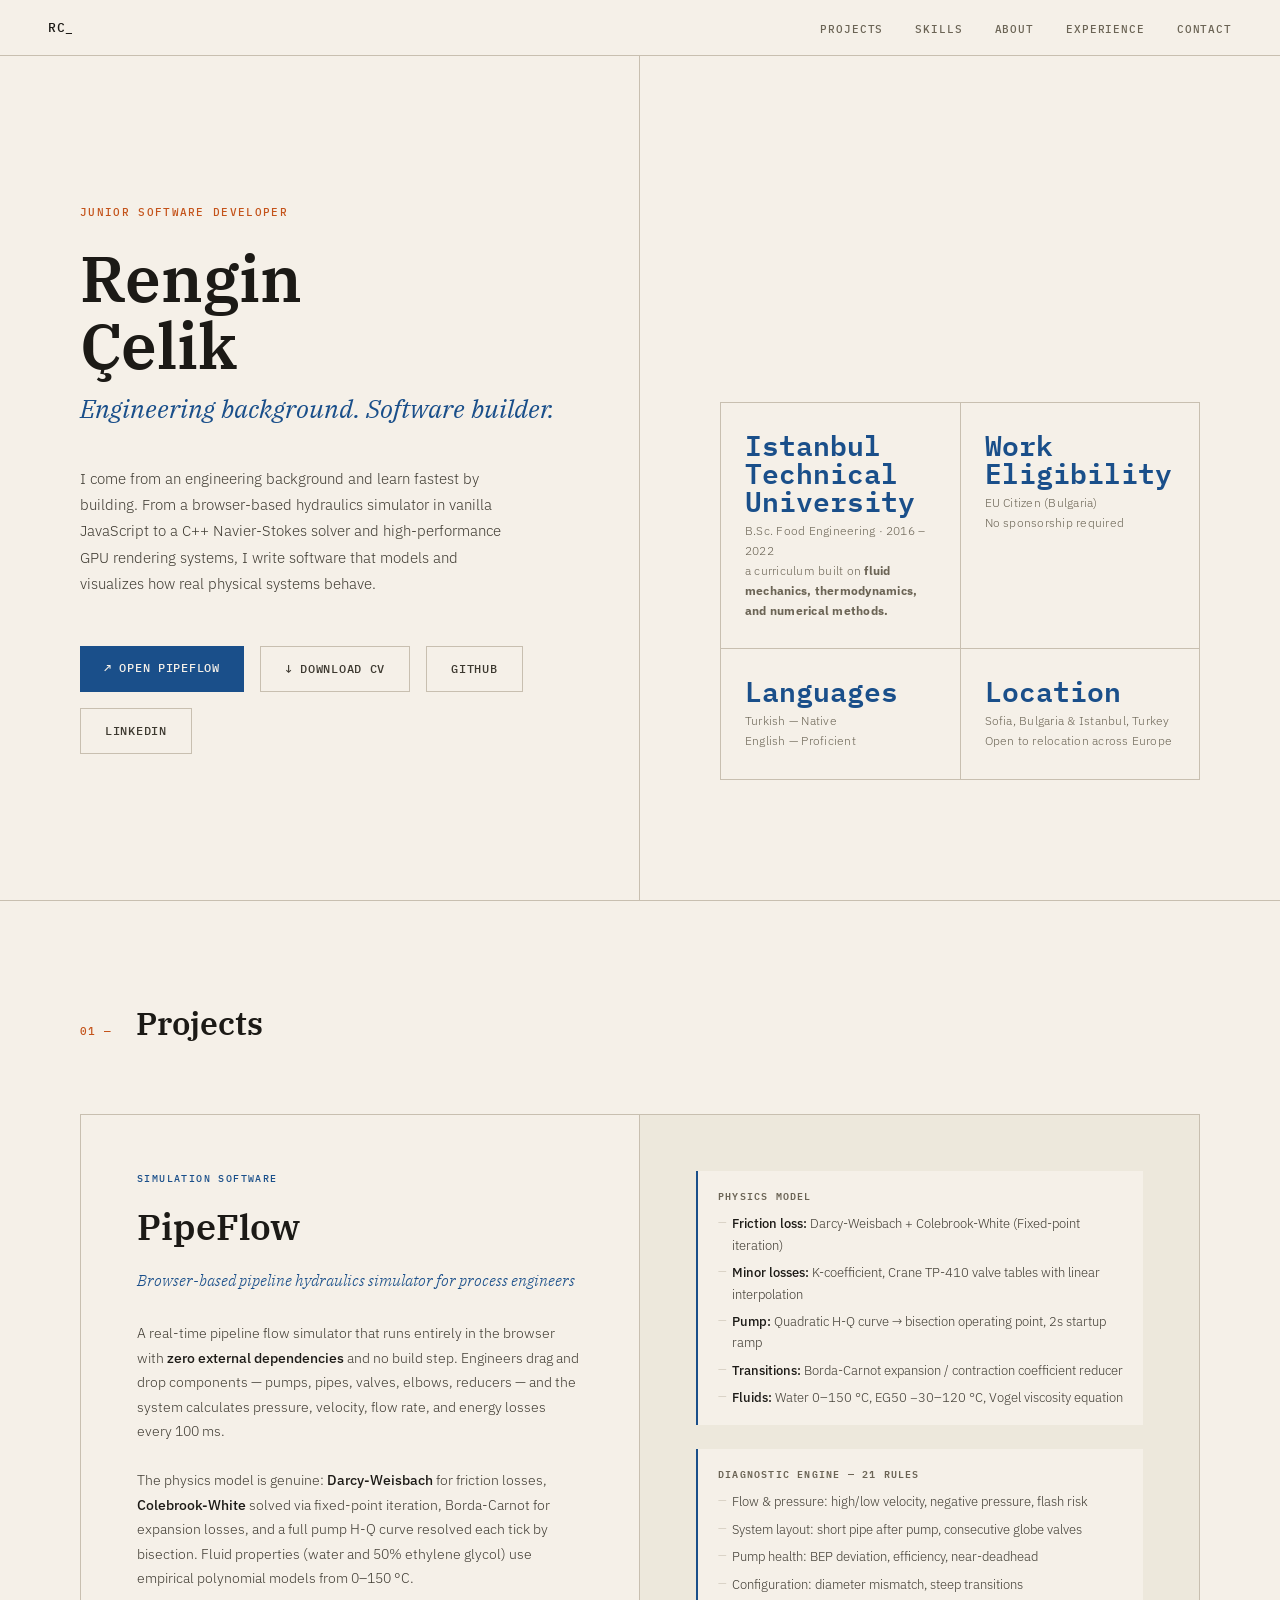
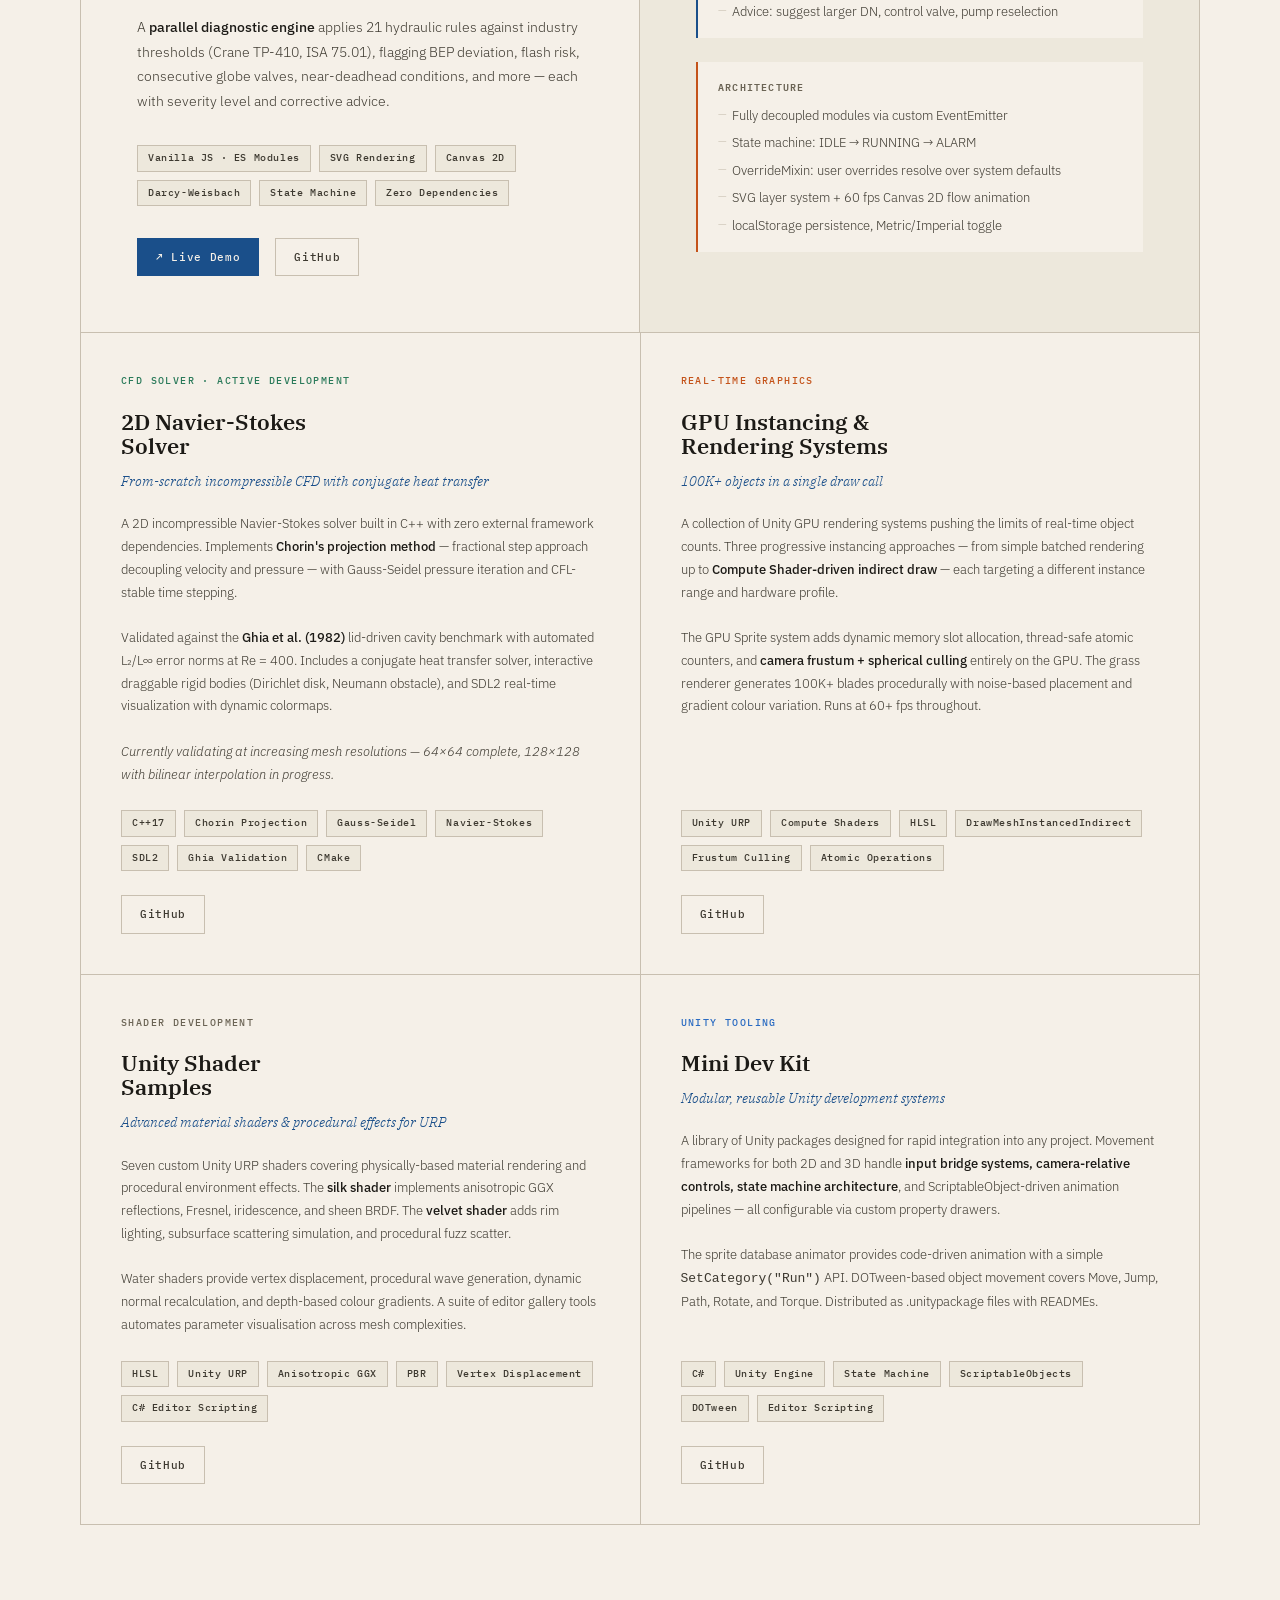
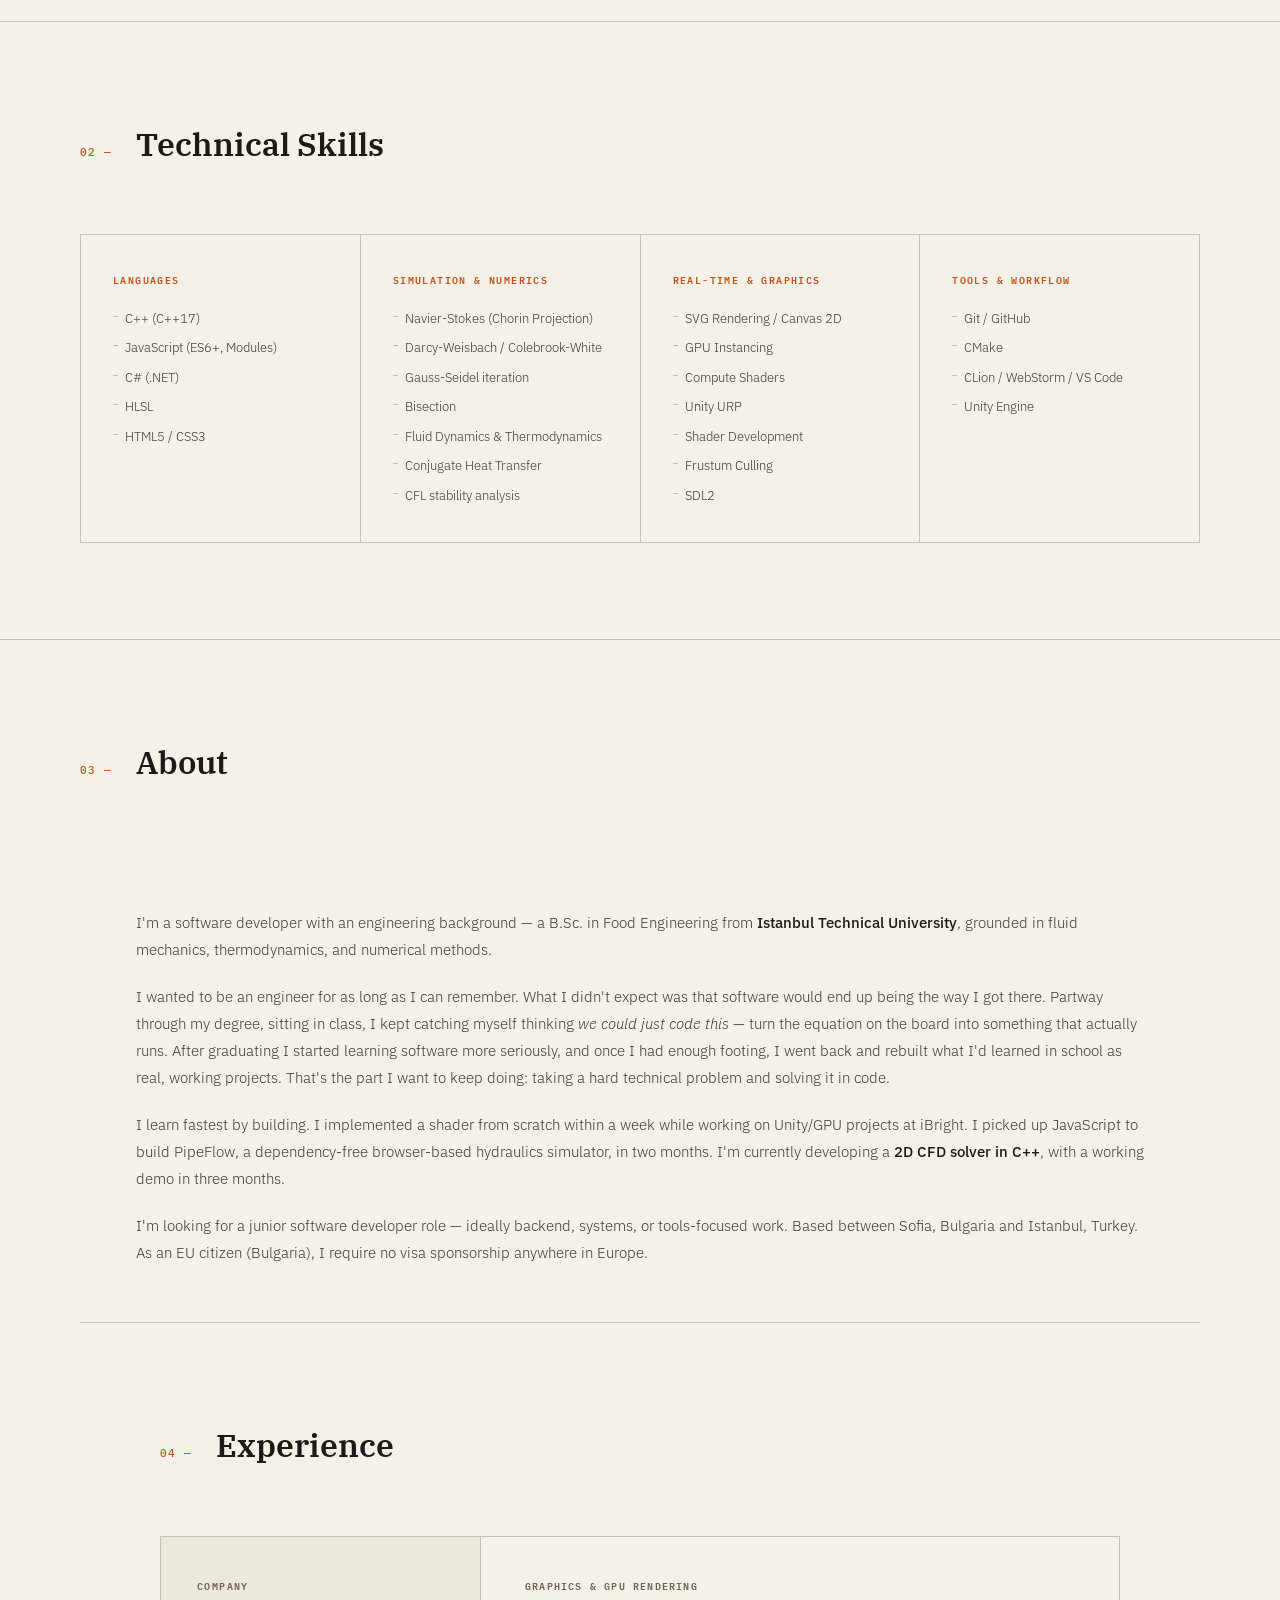
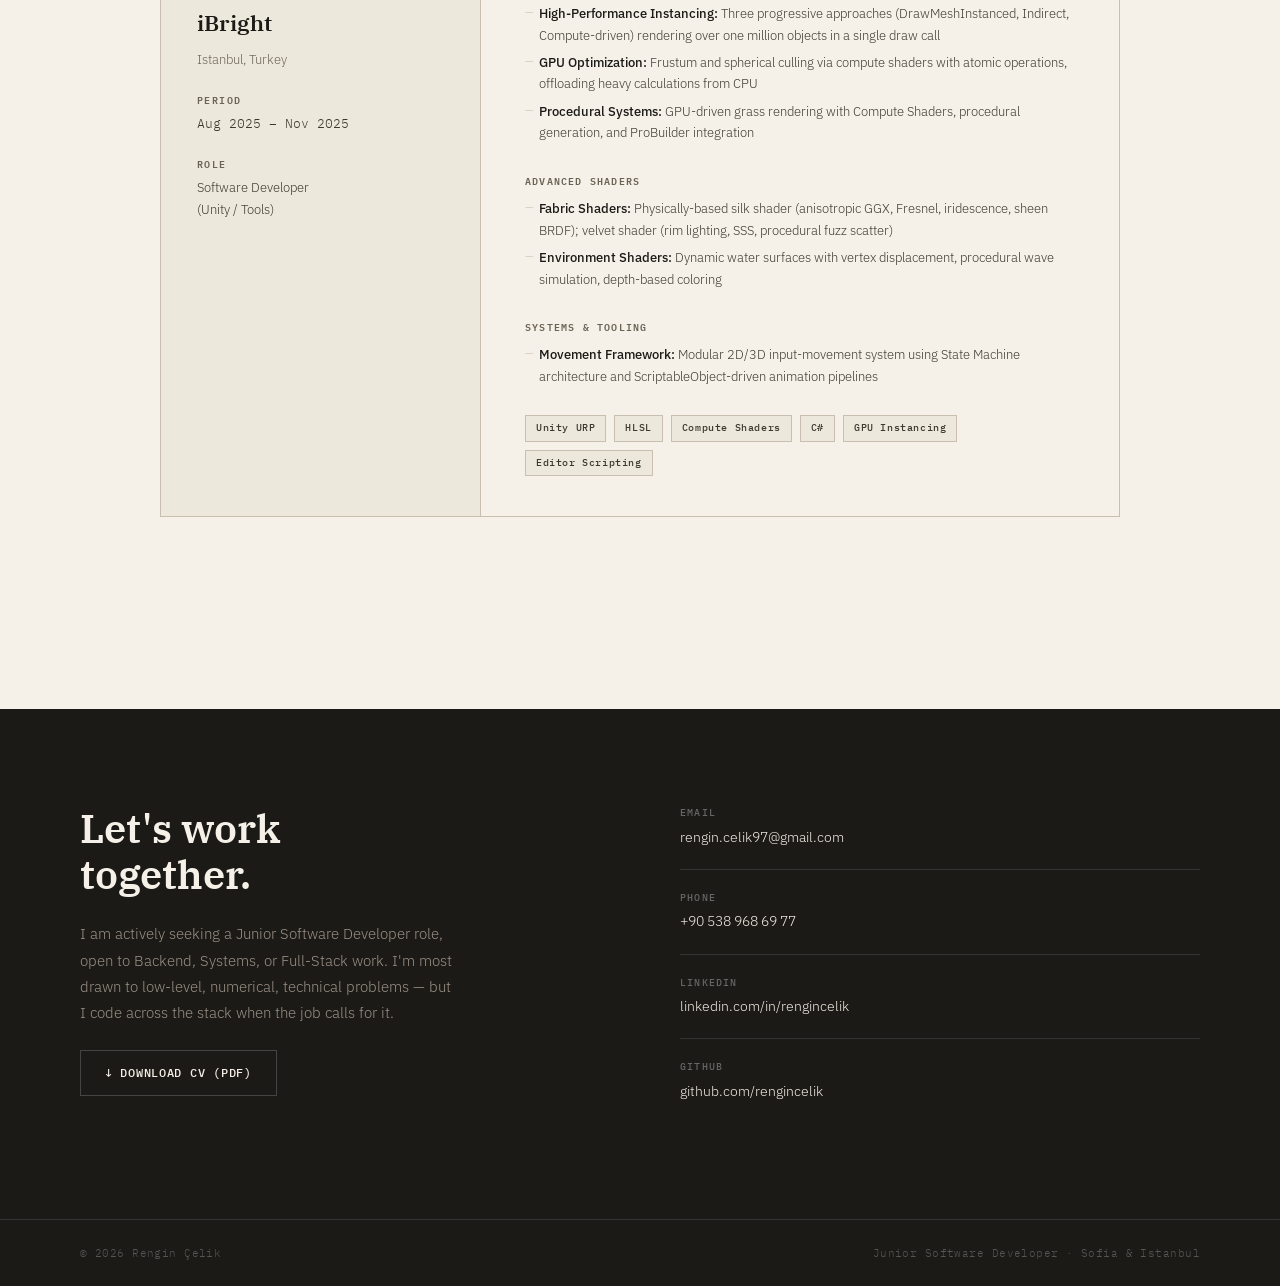
==== commit 69b51a1d: "Update footer copy and add professional PDF resume" ====
--- a/index.html
+++ b/index.html
@@ -3,7 +3,7 @@
 <head>
 	<meta charset="UTF-8">
 	<meta name="viewport" content="width=device-width, initial-scale=1.0">
-	<title>Rengin Çelik — Engineering Simulation Developer</title>
+	<title>Rengin Çelik — Junior Software Developer</title>
 	<link href="https://fonts.googleapis.com/css2?family=IBM+Plex+Mono:ital,wght@0,400;0,500;0,600;1,400&family=IBM+Plex+Sans:ital,wght@0,300;0,400;0,500;0,600;1,300&family=IBM+Plex+Serif:ital,wght@0,400;0,600;1,400&display=swap" rel="stylesheet">
 	<style>
 		:root {
@@ -283,14 +283,15 @@
 
 <section class="hero">
 	<div class="hero-left">
-		<div class="hero-tag">Engineering Simulation Developer</div>
+		<div class="hero-tag">Junior Software Developer</div>
 		<h1 class="hero-name">Rengin<br>Çelik</h1>
-		<div class="hero-title">Engineering background. Real-time systems.</div>
+		<div class="hero-title">Engineering background. Software builder.</div>
 		<p class="hero-bio">
-			I bridge the gap between complex physical systems and real-time interactive software. From browser-based hydraulic simulators to high-performance GPU rendering, I build tools that make engineering data visible and actionable.
+			I come from an engineering background and learn fastest by building. From a browser-based hydraulics simulator in vanilla JavaScript to a C++ Navier-Stokes solver and high-performance GPU rendering systems, I write software that models and visualizes how real physical systems behave.
 		</p>
 		<div class="hero-actions">
 			<a class="btn-primary" href="https://rengincelik.github.io/pipeFlow/" target="_blank">↗ Open PipeFlow</a>
+			<a class="btn-secondary" href="Rengin_Celik_Resume.pdf" download>↓ Download CV</a>
 			<a class="btn-secondary" href="https://github.com/rengincelik" target="_blank">GitHub</a>
 			<a class="btn-secondary" href="https://linkedin.com/in/rengincelik" target="_blank">LinkedIn</a>
 		</div>
@@ -340,7 +341,7 @@
 					components — pumps, pipes, valves, elbows, reducers — and the system calculates
 					pressure, velocity, flow rate, and energy losses every 100 ms.<br><br>
 					The physics model is genuine: <strong>Darcy-Weisbach</strong> for friction losses,
-					<strong>Colebrook-White</strong> solved via Newton-Raphson iteration, Borda-Carnot
+					<strong>Colebrook-White</strong> solved via fixed-point iteration, Borda-Carnot
 					for expansion losses, and a full pump H-Q curve resolved each tick by bisection.
 					Fluid properties (water and 50% ethylene glycol) use empirical polynomial models
 					from 0–150 °C.<br><br>
@@ -354,7 +355,6 @@
 					<span class="tech-pill">SVG Rendering</span>
 					<span class="tech-pill">Canvas 2D</span>
 					<span class="tech-pill">Darcy-Weisbach</span>
-					<span class="tech-pill">Newton-Raphson</span>
 					<span class="tech-pill">State Machine</span>
 					<span class="tech-pill">Zero Dependencies</span>
 				</div>
@@ -367,7 +367,7 @@
 				<div class="spec-block">
 					<div class="spec-title">Physics Model</div>
 					<ul class="spec-items">
-						<li><strong>Friction loss:</strong> Darcy-Weisbach + Colebrook-White (Newton-Raphson, 50 iter, tol 1×10⁻⁸)</li>
+						<li><strong>Friction loss:</strong> Darcy-Weisbach + Colebrook-White (Fixed-point iteration)</li>
 						<li><strong>Minor losses:</strong> K-coefficient, Crane TP-410 valve tables with linear interpolation</li>
 						<li><strong>Pump:</strong> Quadratic H-Q curve → bisection operating point, 2s startup ramp</li>
 						<li><strong>Transitions:</strong> Borda-Carnot expansion / contraction coefficient reducer</li>
@@ -400,7 +400,6 @@
 		<!-- 2×2 secondary grid -->
 		<div class="projects-secondary">
 			
-			<!-- CFD Solver — NEW -->
 			<!-- CFD Solver -->
 			<div class="project-card">
 				<div class="project-kind kind-cfd">CFD Solver · Active Development</div>
@@ -541,7 +540,7 @@
 				<li>Navier-Stokes (Chorin Projection)</li>
 				<li>Darcy-Weisbach / Colebrook-White</li>
 				<li>Gauss-Seidel iteration</li>
-				<li>Newton-Raphson / Bisection</li>
+				<li>Bisection</li>
 				<li>Fluid Dynamics &amp; Thermodynamics</li>
 				<li>Conjugate Heat Transfer</li>
 				<li>CFL stability analysis</li>
@@ -564,7 +563,7 @@
 			<ul class="skill-list">
 				<li>Git / GitHub</li>
 				<li>CMake</li>
-				<li>WebStorm / VS Code</li>
+				<li>CLion / WebStorm / VS Code</li>
 				<li>Unity Engine</li>
 			</ul>
 		</div>
@@ -579,30 +578,30 @@
 	</div>
 	<div class="about-main">
 		<p>
-			My path into simulation software starts with a B.Sc. in Food Engineering from
-			<strong>Istanbul Technical University</strong> — Turkey's leading technical university.
-			The curriculum is grounded in fluid mechanics, thermodynamics, heat and mass transfer,
-			process systems design, and numerical methods. These aren't electives I browsed;
-			they're the foundation of four years of engineering study.
+			I'm a software developer with an engineering background — a B.Sc. in Food Engineering
+			from <strong>Istanbul Technical University</strong>, grounded in fluid mechanics,
+			thermodynamics, and numerical methods.
 		</p>
 		<p>
-			I spent three years building real-time systems in Unity — GPU instancing, compute shaders,
-			HLSL materials, editor tooling — before a short professional stint at iBright as a
-			Unity Developer &amp; Tools Engineer. That work deepened my understanding of how to
-			push rendering performance on real hardware under real constraints.
+			I wanted to be an engineer for as long as I can remember. What I didn't expect was that
+			software would end up being the way I got there. Partway through my degree, sitting in
+			class, I kept catching myself thinking <em>we could just code this</em> — turn the
+			equation on the board into something that actually runs. After graduating I started
+			learning software more seriously, and once I had enough footing, I went back and
+			rebuilt what I'd learned in school as real, working projects. That's the part I want
+			to keep doing: taking a hard technical problem and solving it in code.
 		</p>
 		<p>
-			The pivot to engineering simulation was natural rather than deliberate. Building
-			<strong>PipeFlow</strong> — a genuine pipeline hydraulics simulator running in the browser —
-			made it clear that the combination I have is uncommon: someone who can read a
-			Crane TP-410 loss coefficient table <em>and</em> implement the interpolation cleanly in
-			JavaScript. Most simulation tools are built by software teams who rely on domain experts
-			at arm's length. I can be both.
+			I learn fastest by building. I implemented a shader from scratch within a week while
+			working on Unity/GPU projects at iBright. I picked up JavaScript to build PipeFlow, a
+			dependency-free browser-based hydraulics simulator, in two months. I'm currently
+			developing a <strong>2D CFD solver in C++</strong>, with a working demo in three months.
 		</p>
 		<p>
-			I'm currently based across Sofia, Bulgaria and Istanbul, Turkey, targeting remote
-			or EU-based simulation and digital twin roles. As an EU citizen (Bulgaria),
-			I require no visa sponsorship anywhere in Europe.
+			I'm looking for a junior software developer role — ideally backend, systems, or
+			tools-focused work. Based between Sofia, Bulgaria and Istanbul, Turkey. As an EU citizen (Bulgaria), I
+			require no visa sponsorship
+			anywhere in Europe.
 		</p>
 	</div>
 	
@@ -622,7 +621,7 @@
 					<div style="font-family: 'IBM Plex Mono', monospace; font-size: 13px; color: var(--ink-mid);">Aug 2025 – Nov 2025</div>
 					<div style="margin-top: 20px;">
 						<div style="font-family:'IBM Plex Mono',monospace;font-size:10px;font-weight:600;letter-spacing:0.14em;text-transform:uppercase;color:var(--ink-light);margin-bottom:6px;">Role</div>
-						<div style="font-size: 13px; color: var(--ink-mid);">Unity Developer<br>&amp; Tools Engineer</div>
+						<div style="font-size: 13px; color: var(--ink-mid);">Software Developer<br>(Unity / Tools)</div>
 					</div>
 				</div>
 				<div style="background: var(--cream); padding: 40px 44px; display: flex; flex-direction: column; gap: 28px;">
@@ -667,10 +666,10 @@
 	<div class="contact-left">
 		<h2>Let's work<br>together.</h2>
 		<p>
-			I'm actively looking for simulation developer, digital twin, or engineering software roles
-			in Europe — remote or on-site. If the problem involves real physics and real-time output,
-			I want to hear about it.
+			I am actively seeking a Junior Software Developer role, open to Backend, Systems, or Full-Stack work. I'm
+			most drawn to low-level, numerical, technical problems — but I code across the stack when the job calls for it.
 		</p>
+		<a class="btn-secondary" style="border-color:#444;color:var(--cream);margin-top:24px;display:inline-block;" href="Rengin_Celik_Resume.pdf" download>↓ Download CV (PDF)</a>
 	</div>
 	<div class="contact-right">
 		<div class="contact-item">
@@ -694,7 +693,7 @@
 
 <footer>
 	<p>© 2026 Rengin Çelik</p>
-	<p>Engineering Simulation Developer · Sofia &amp; Istanbul</p>
+	<p>Junior Software Developer · Sofia &amp; Istanbul</p>
 </footer>
 
 </body>
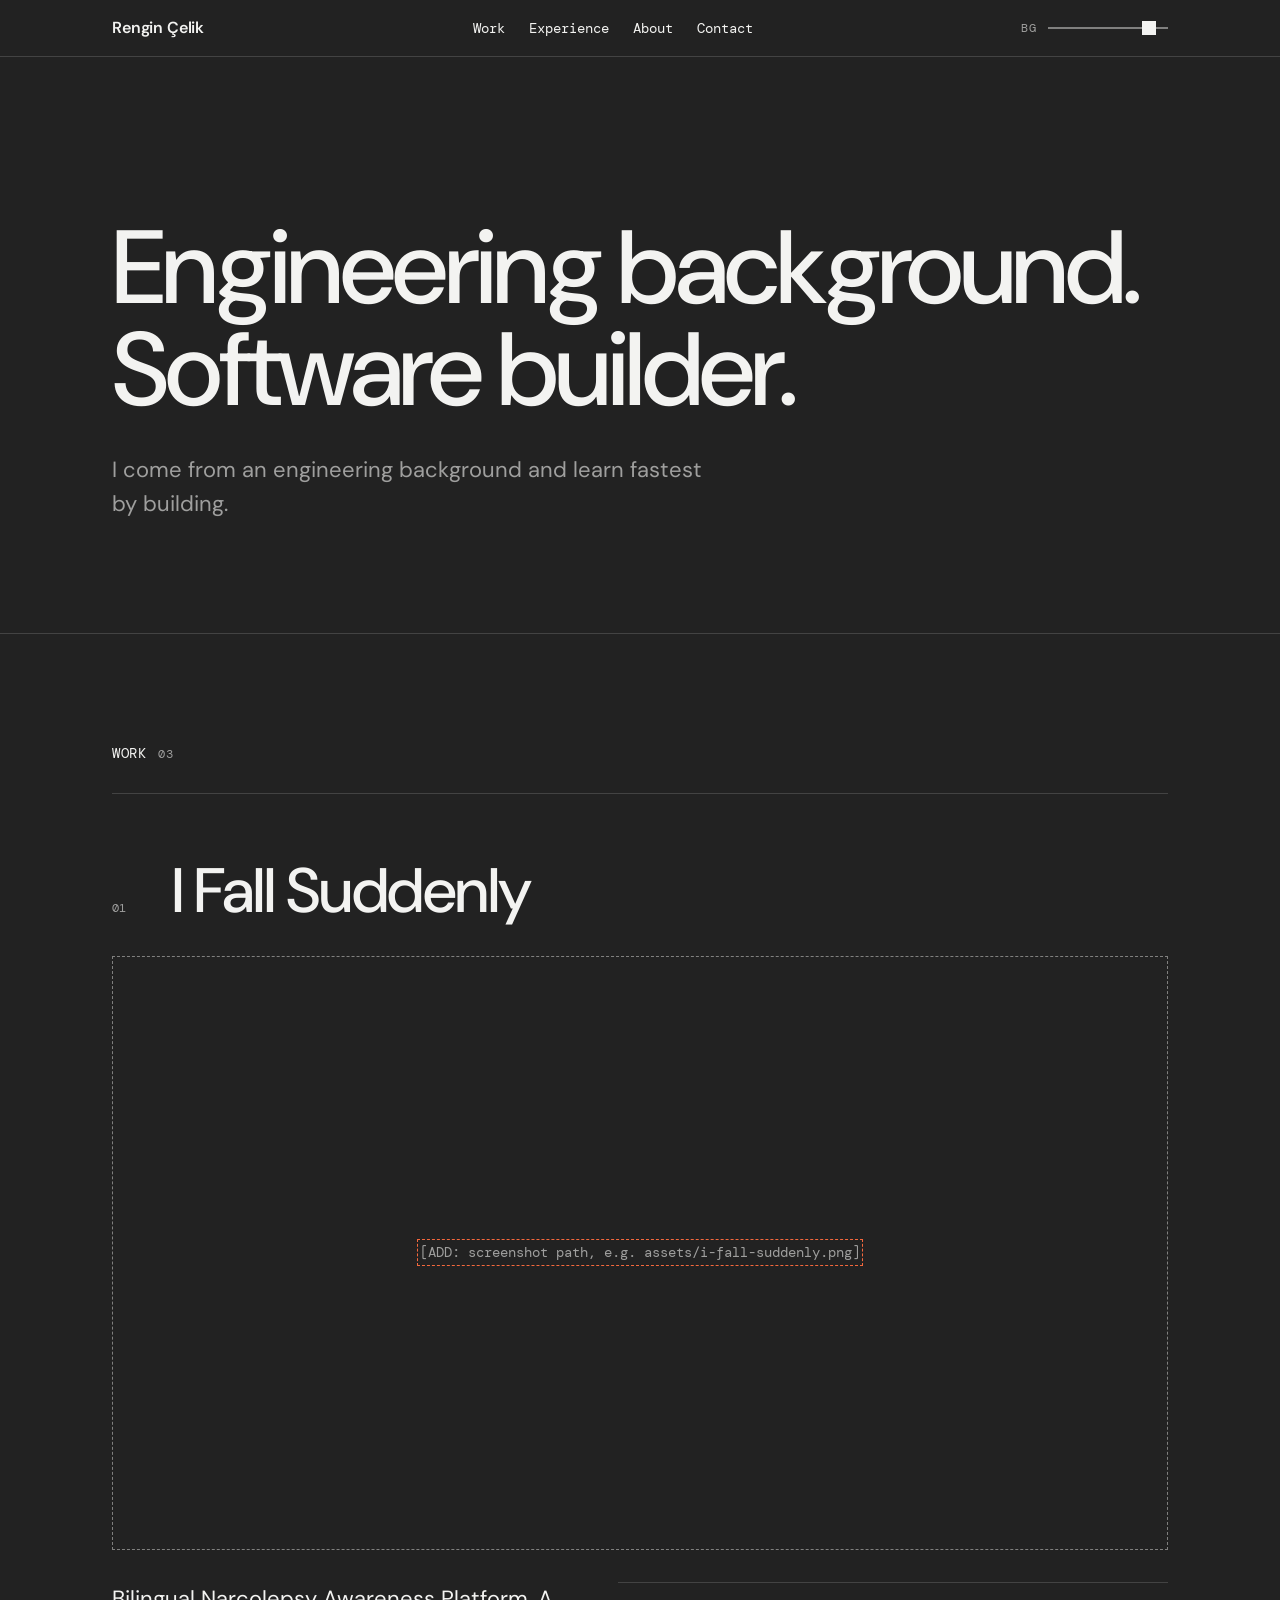
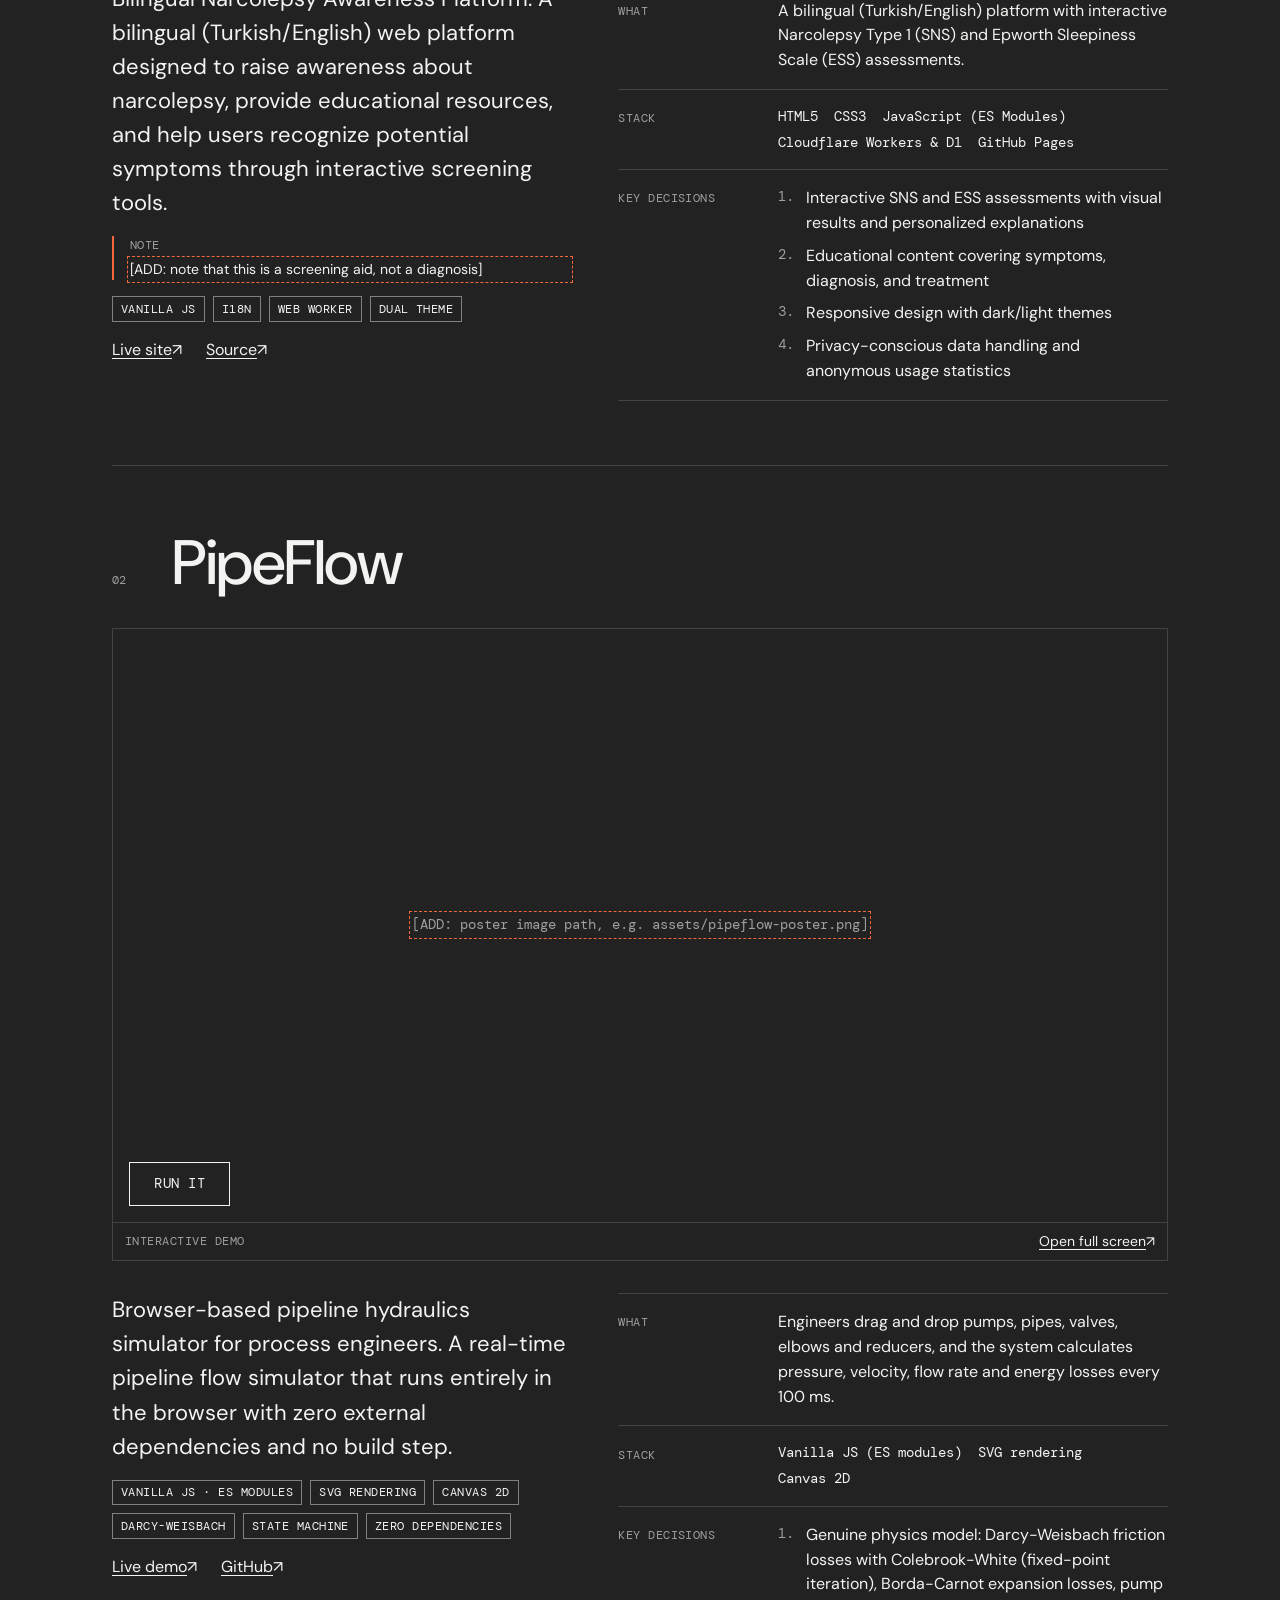
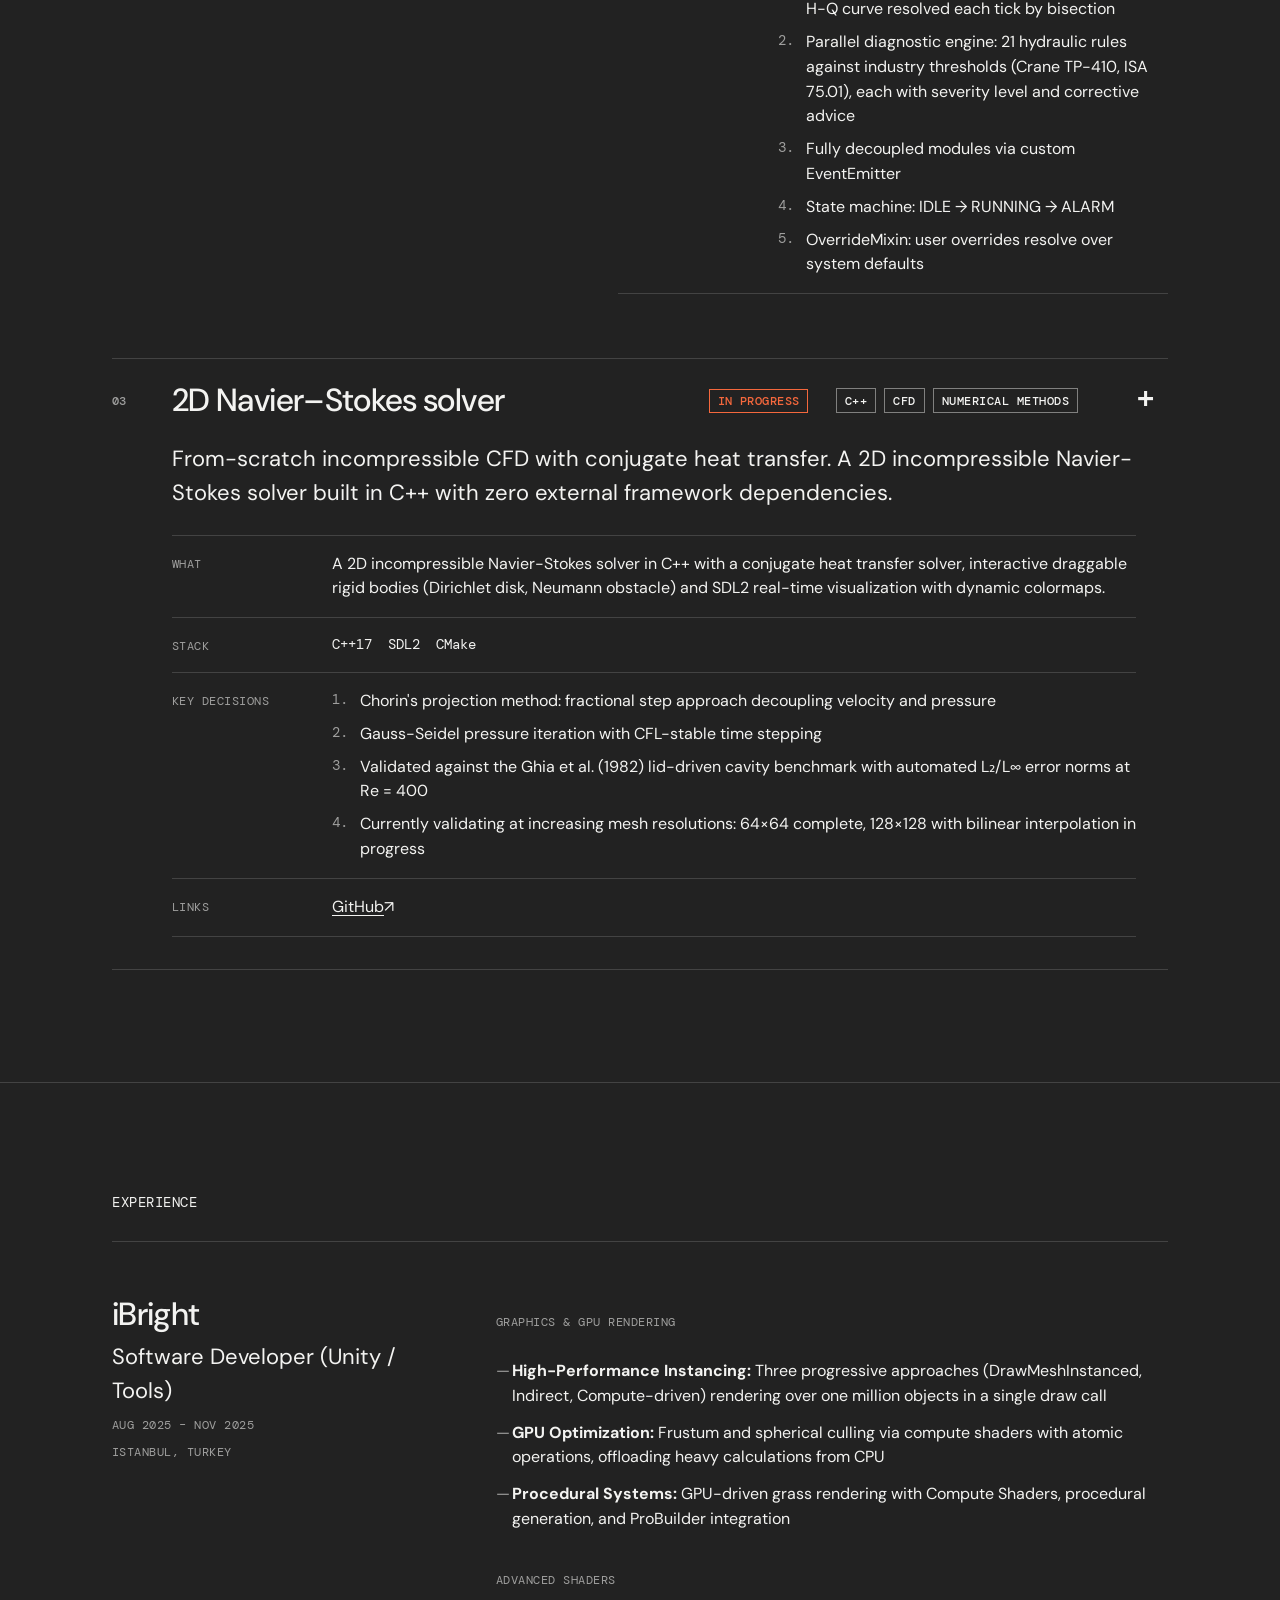
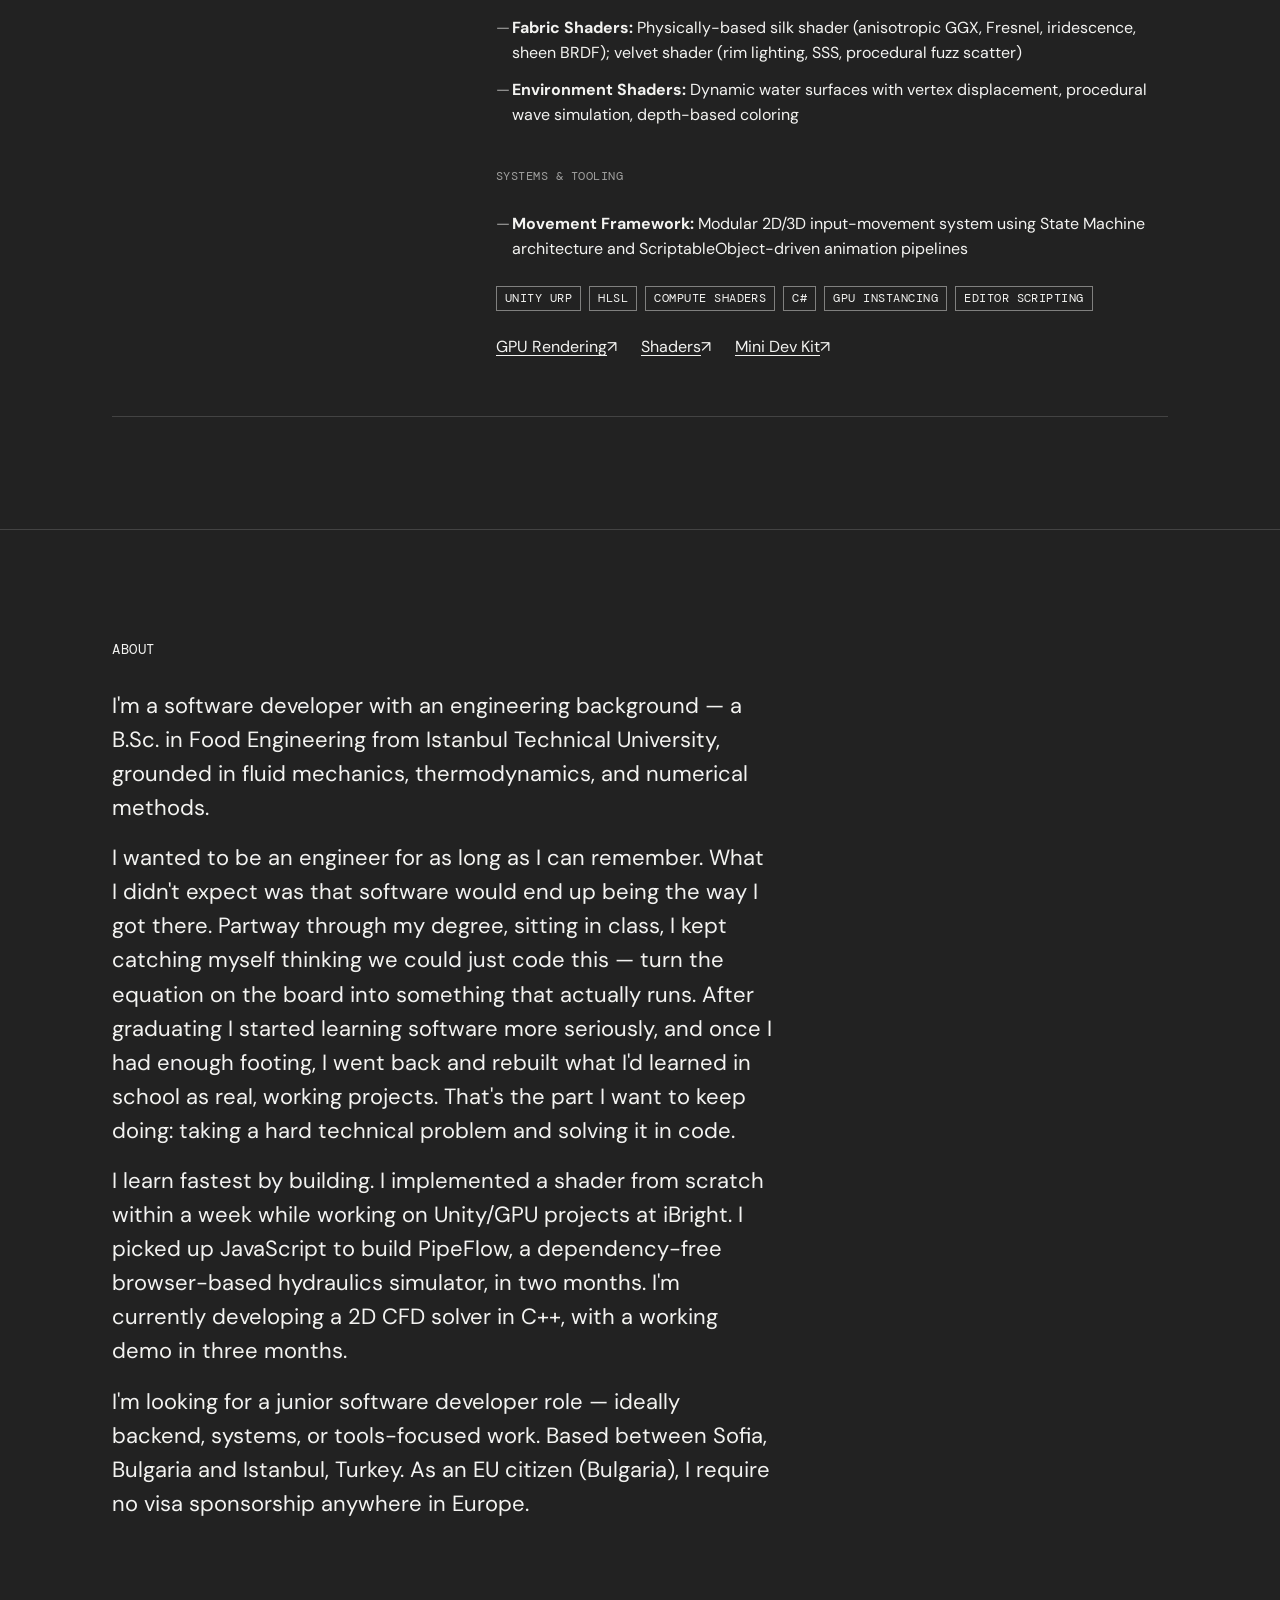
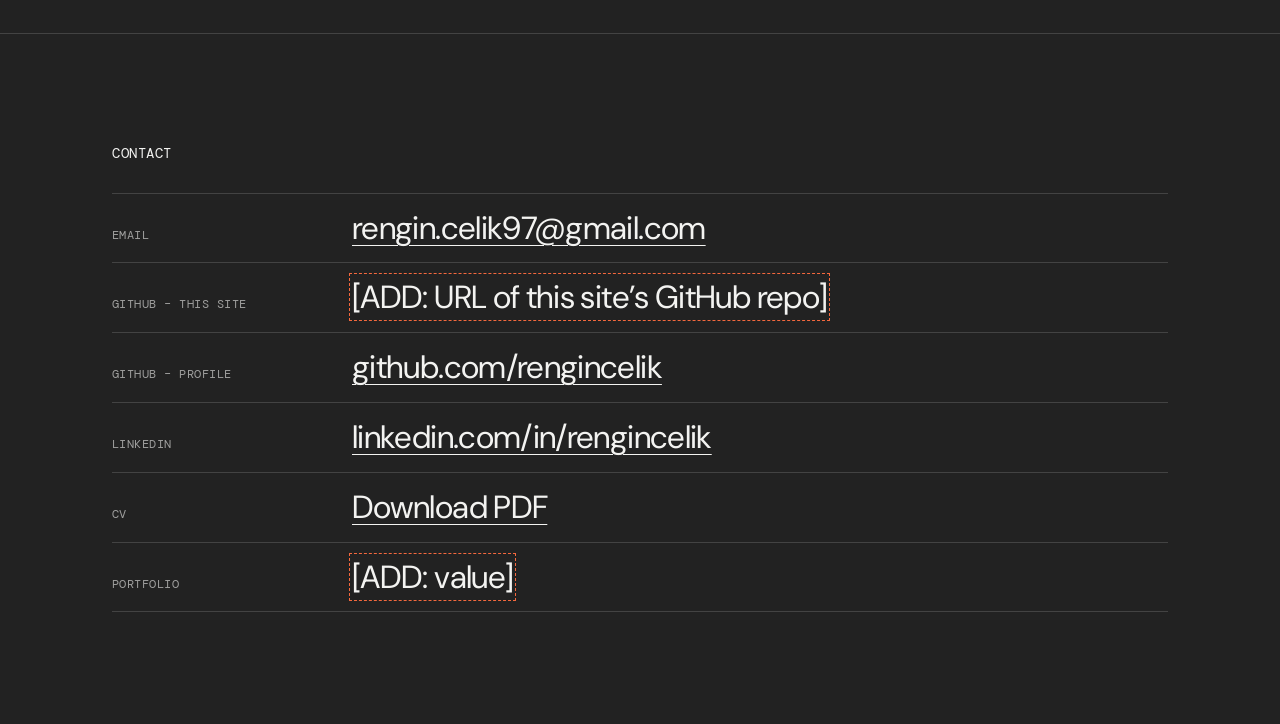
==== commit 01ffdb52: "Add new portfolio implementation" ====
--- a/index.html
+++ b/index.html
@@ -1,700 +1,42 @@
-<!DOCTYPE html>
+<!doctype html>
 <html lang="en">
-<head>
-	<meta charset="UTF-8">
-	<meta name="viewport" content="width=device-width, initial-scale=1.0">
-	<title>Rengin Çelik — Junior Software Developer</title>
-	<link href="https://fonts.googleapis.com/css2?family=IBM+Plex+Mono:ital,wght@0,400;0,500;0,600;1,400&family=IBM+Plex+Sans:ital,wght@0,300;0,400;0,500;0,600;1,300&family=IBM+Plex+Serif:ital,wght@0,400;0,600;1,400&display=swap" rel="stylesheet">
-	<style>
-		:root {
-			--cream: #F5F0E8;
-			--cream-dark: #EDE8DC;
-			--cream-mid: #E8E0D0;
-			--ink: #1C1A16;
-			--ink-mid: #3D3930;
-			--ink-light: #6B6455;
-			--blue: #1A4F8A;
-			--blue-light: #2A6BC2;
-			--blue-pale: #D4E3F5;
-			--orange: #C4531A;
-			--orange-light: #E8763A;
-			--orange-pale: #FAE8DC;
-			--rule: #C8BFB0;
-		}
-		
-		* { margin: 0; padding: 0; box-sizing: border-box; }
-		html { scroll-behavior: smooth; }
-		body {
-			background: var(--cream);
-			color: var(--ink);
-			font-family: 'IBM Plex Sans', sans-serif;
-			font-weight: 300;
-			line-height: 1.65;
-			overflow-x: hidden;
-		}
-		
-		nav {
-			position: fixed; top: 0; left: 0; right: 0; z-index: 100;
-			background: var(--cream); border-bottom: 1px solid var(--rule);
-			display: flex; justify-content: space-between; align-items: center;
-			padding: 0 48px; height: 56px;
-		}
-		.nav-logo {
-			font-family: 'IBM Plex Mono', monospace; font-size: 13px; font-weight: 500;
-			color: var(--ink); letter-spacing: 0.04em; text-decoration: none;
-		}
-		.nav-links { display: flex; gap: 32px; list-style: none; }
-		.nav-links a {
-			font-family: 'IBM Plex Mono', monospace; font-size: 11px; font-weight: 500;
-			color: var(--ink-light); text-decoration: none; letter-spacing: 0.08em;
-			text-transform: uppercase; transition: color 0.2s;
-		}
-		.nav-links a:hover { color: var(--blue); }
-		
-		.hero {
-			min-height: 100vh; display: grid; grid-template-columns: 1fr 1fr; padding-top: 56px;
-		}
-		.hero-left {
-			display: flex; flex-direction: column; justify-content: center;
-			padding: 80px 64px 80px 80px; border-right: 1px solid var(--rule);
-		}
-		.hero-tag {
-			font-family: 'IBM Plex Mono', monospace; font-size: 11px; font-weight: 500;
-			color: var(--orange); letter-spacing: 0.12em; text-transform: uppercase; margin-bottom: 24px;
-		}
-		.hero-name {
-			font-family: 'IBM Plex Serif', serif; font-size: clamp(40px, 5vw, 64px);
-			font-weight: 600; line-height: 1.05; color: var(--ink); margin-bottom: 8px;
-		}
-		.hero-title {
-			font-family: 'IBM Plex Serif', serif; font-size: clamp(18px, 2.5vw, 26px);
-			font-weight: 400; font-style: italic; color: var(--blue); margin-bottom: 36px;
-		}
-		.hero-bio {
-			font-size: 15px; color: var(--ink-mid); line-height: 1.75;
-			max-width: 440px; margin-bottom: 48px;
-		}
-		.hero-bio strong { font-weight: 500; color: var(--ink); }
-		.hero-actions { display: flex; gap: 16px; flex-wrap: wrap; }
-		.btn-primary {
-			display: inline-block; background: var(--blue); color: var(--cream);
-			font-family: 'IBM Plex Mono', monospace; font-size: 12px; font-weight: 500;
-			letter-spacing: 0.06em; text-transform: uppercase; text-decoration: none;
-			padding: 12px 24px; transition: background 0.2s, transform 0.15s;
-		}
-		.btn-primary:hover { background: var(--blue-light); transform: translateY(-1px); }
-		.btn-secondary {
-			display: inline-block; border: 1px solid var(--rule); color: var(--ink-mid);
-			font-family: 'IBM Plex Mono', monospace; font-size: 12px; font-weight: 500;
-			letter-spacing: 0.06em; text-transform: uppercase; text-decoration: none;
-			padding: 12px 24px; transition: border-color 0.2s, color 0.2s, transform 0.15s;
-		}
-		.btn-secondary:hover { border-color: var(--blue); color: var(--blue); transform: translateY(-1px); }
-		.hero-right { display: flex; flex-direction: column; justify-content: flex-end; padding: 80px; }
-		.hero-stats {
-			display: grid; grid-template-columns: 1fr 1fr; gap: 1px;
-			background: var(--rule); border: 1px solid var(--rule); margin-bottom: 40px;
-		}
-		.stat-item { background: var(--cream); padding: 28px 24px; }
-		.stat-num {
-			font-family: 'IBM Plex Mono', monospace; font-size: 28px; font-weight: 600;
-			color: var(--blue); line-height: 1; margin-bottom: 6px;
-		}
-		.stat-label { font-size: 12px; color: var(--ink-light); letter-spacing: 0.02em; }
-		
-		.section { padding: 96px 80px; border-top: 1px solid var(--rule); }
-		.section-header { display: flex; align-items: baseline; gap: 24px; margin-bottom: 64px; }
-		.section-num {
-			font-family: 'IBM Plex Mono', monospace; font-size: 11px; font-weight: 500;
-			color: var(--orange); letter-spacing: 0.1em;
-		}
-		.section-title { font-family: 'IBM Plex Serif', serif; font-size: 32px; font-weight: 600; color: var(--ink); }
-		
-		.projects-grid { display: grid; gap: 1px; background: var(--rule); border: 1px solid var(--rule); }
-		.project-featured { background: var(--cream); display: grid; grid-template-columns: 1fr 1fr; }
-		.project-featured-left {
-			padding: 56px; border-right: 1px solid var(--rule); display: flex; flex-direction: column;
-		}
-		.project-kind {
-			font-family: 'IBM Plex Mono', monospace; font-size: 10px; font-weight: 500;
-			letter-spacing: 0.14em; text-transform: uppercase; margin-bottom: 20px;
-		}
-		.project-kind.kind-sim    { color: var(--blue); }
-		.project-kind.kind-cfd    { color: #2A7A5A; }
-		.project-kind.kind-gpu    { color: var(--orange); }
-		.project-kind.kind-shader { color: var(--ink-light); }
-		.project-kind.kind-tool   { color: var(--blue-light); }
-		
-		.project-name {
-			font-family: 'IBM Plex Serif', serif; font-size: 36px; font-weight: 600;
-			line-height: 1.1; color: var(--ink); margin-bottom: 20px;
-		}
-		.project-tagline {
-			font-family: 'IBM Plex Serif', serif; font-style: italic;
-			font-size: 16px; color: var(--blue); margin-bottom: 28px;
-		}
-		.project-desc { font-size: 14px; color: var(--ink-mid); line-height: 1.75; flex: 1; margin-bottom: 32px; }
-		.project-desc strong { font-weight: 500; color: var(--ink); }
-		.project-tech { display: flex; flex-wrap: wrap; gap: 8px; margin-bottom: 32px; }
-		.tech-pill {
-			font-family: 'IBM Plex Mono', monospace; font-size: 10px; font-weight: 500;
-			letter-spacing: 0.06em; padding: 4px 10px;
-			background: var(--cream-dark); color: var(--ink-mid); border: 1px solid var(--rule);
-		}
-		.project-links { display: flex; gap: 16px; flex-wrap: wrap; }
-		.project-link {
-			font-family: 'IBM Plex Mono', monospace; font-size: 11px; font-weight: 500;
-			letter-spacing: 0.06em; text-decoration: none; padding: 9px 18px;
-			border: 1px solid var(--rule); color: var(--ink-mid); transition: all 0.2s;
-		}
-		.project-link:hover { border-color: var(--blue); color: var(--blue); background: var(--blue-pale); }
-		.project-link.primary { background: var(--blue); color: var(--cream); border-color: var(--blue); }
-		.project-link.primary:hover { background: var(--blue-light); border-color: var(--blue-light); }
-		
-		.project-featured-right {
-			padding: 56px; background: var(--cream-dark); display: flex; flex-direction: column; gap: 24px;
-		}
-		.spec-block { border-left: 2px solid var(--blue); padding: 16px 20px; background: var(--cream); }
-		.spec-block.orange { border-left-color: var(--orange); }
-		.spec-block.green  { border-left-color: #2A7A5A; }
-		.spec-title {
-			font-family: 'IBM Plex Mono', monospace; font-size: 10px; font-weight: 600;
-			letter-spacing: 0.12em; text-transform: uppercase; color: var(--ink-light); margin-bottom: 10px;
-		}
-		.spec-items { list-style: none; display: flex; flex-direction: column; gap: 6px; }
-		.spec-items li {
-			font-size: 13px; color: var(--ink-mid); padding-left: 14px; position: relative;
-		}
-		.spec-items li::before { content: '—'; position: absolute; left: 0; color: var(--rule); font-size: 11px; }
-		.spec-items li strong { font-weight: 500; color: var(--ink); }
-		
-		/* 2×2 secondary grid */
-		.projects-secondary {
-			display: grid; grid-template-columns: repeat(2, 1fr); gap: 1px; background: var(--rule);
-		}
-		.project-card { background: var(--cream); padding: 40px; display: flex; flex-direction: column; transition: background 0.2s; }
-		.project-card:hover { background: var(--cream-dark); }
-		.project-card .project-name { font-size: 22px; margin-bottom: 12px; }
-		.project-card .project-tagline { font-size: 14px; margin-bottom: 20px; }
-		.project-card .project-desc { font-size: 13px; margin-bottom: 24px; }
-		.project-card .project-tech { margin-bottom: 24px; }
-		.project-card .project-links { margin-top: auto; }
-		
-		.skills-grid {
-			display: grid; grid-template-columns: repeat(4, 1fr);
-			gap: 1px; background: var(--rule); border: 1px solid var(--rule);
-		}
-		.skill-group { background: var(--cream); padding: 36px 32px; }
-		.skill-group-title {
-			font-family: 'IBM Plex Mono', monospace; font-size: 10px; font-weight: 600;
-			letter-spacing: 0.14em; text-transform: uppercase; color: var(--orange); margin-bottom: 20px;
-		}
-		.skill-list { list-style: none; display: flex; flex-direction: column; gap: 8px; }
-		.skill-list li { font-size: 13px; color: var(--ink-mid); padding-left: 12px; position: relative; }
-		.skill-list li::before {
-			content: ''; position: absolute; left: 0; top: 8px; width: 5px; height: 1px; background: var(--rule);
-		}
-		
-		.about-main { background: var(--cream); padding: 56px; }
-		.about-main p { font-size: 15px; color: var(--ink-mid); line-height: 1.8; margin-bottom: 20px; }
-		.about-main p:last-child { margin-bottom: 0; }
-		.about-main strong { font-weight: 500; color: var(--ink); }
-		
-		.contact-section {
-			background: var(--ink); padding: 96px 80px;
-			display: grid; grid-template-columns: 1fr 1fr; gap: 80px;
-		}
-		.contact-left h2 {
-			font-family: 'IBM Plex Serif', serif; font-size: 40px; font-weight: 600;
-			color: var(--cream); line-height: 1.15; margin-bottom: 24px;
-		}
-		.contact-left p { font-size: 15px; color: #9A9186; line-height: 1.75; max-width: 380px; }
-		.contact-right { display: flex; flex-direction: column; justify-content: center; gap: 20px; }
-		.contact-item {
-			display: flex; flex-direction: column; gap: 4px;
-			padding-bottom: 20px; border-bottom: 1px solid #333;
-		}
-		.contact-item:last-child { border-bottom: none; }
-		.contact-item-label {
-			font-family: 'IBM Plex Mono', monospace; font-size: 10px; font-weight: 500;
-			letter-spacing: 0.12em; text-transform: uppercase; color: #666;
-		}
-		.contact-item-value { font-size: 14px; color: var(--cream); }
-		.contact-item-value a { color: var(--cream); text-decoration: none; transition: color 0.2s; }
-		.contact-item-value a:hover { color: var(--orange-light); }
-		
-		footer {
-			background: var(--ink); border-top: 1px solid #333; padding: 24px 80px;
-			display: flex; justify-content: space-between; align-items: center;
-		}
-		footer p { font-family: 'IBM Plex Mono', monospace; font-size: 11px; color: #555; letter-spacing: 0.04em; }
-		
-		@media (max-width: 1024px) {
-			nav { padding: 0 32px; }
-			.hero { grid-template-columns: 1fr; }
-			.hero-left { padding: 64px 32px; border-right: none; border-bottom: 1px solid var(--rule); }
-			.hero-right { padding: 48px 32px; }
-			.section { padding: 72px 32px; }
-			.project-featured { grid-template-columns: 1fr; }
-			.project-featured-right { border-top: 1px solid var(--rule); }
-			.projects-secondary { grid-template-columns: 1fr; }
-			.skills-grid { grid-template-columns: 1fr 1fr; }
-			.contact-section { grid-template-columns: 1fr; gap: 48px; padding: 72px 32px; }
-			footer { padding: 24px 32px; flex-direction: column; gap: 12px; }
-		}
-		@media (max-width: 640px) {
-			nav { padding: 0 20px; }
-			.nav-links { display: none; }
-			.hero-left { padding: 48px 20px; }
-			.hero-right { padding: 32px 20px; }
-			.section { padding: 56px 20px; }
-			.project-featured-left, .project-featured-right { padding: 36px 20px; }
-			.project-card { padding: 28px 20px; }
-			.skills-grid { grid-template-columns: 1fr; }
-			.about-main { padding: 36px 20px; }
-			.contact-section { padding: 56px 20px; }
-			footer { padding: 20px; }
-		}
-		
-		@keyframes fadeUp {
-			from { opacity: 0; transform: translateY(16px); }
-			to   { opacity: 1; transform: translateY(0); }
-		}
-		.hero-tag    { animation: fadeUp 0.5s ease both; animation-delay: 0.1s; }
-		.hero-name   { animation: fadeUp 0.5s ease both; animation-delay: 0.2s; }
-		.hero-title  { animation: fadeUp 0.5s ease both; animation-delay: 0.3s; }
-		.hero-bio    { animation: fadeUp 0.5s ease both; animation-delay: 0.4s; }
-		.hero-actions{ animation: fadeUp 0.5s ease both; animation-delay: 0.5s; }
-		.hero-stats  { animation: fadeUp 0.5s ease both; animation-delay: 0.3s; }
-	</style>
-</head>
-<body>
+  <head>
+    <meta charset="utf-8" />
+    <meta name="viewport" content="width=device-width, initial-scale=1" />
+    <title>Rengin Çelik</title>
+    <meta name="description" content="[ADD: meta description, ~150 characters]" />
+    <meta name="theme-color" content="#222222" />
 
-<nav>
-	<a class="nav-logo" href="#">RC_</a>
-	<ul class="nav-links">
-		<li><a href="#projects">Projects</a></li>
-		<li><a href="#skills">Skills</a></li>
-		<li><a href="#about">About</a></li>
-		<li><a href="#experience">Experience</a></li>
-		<li><a href="#contact">Contact</a></li>
-	</ul>
-</nav>
+    <link rel="preconnect" href="https://fonts.googleapis.com" />
+    <link rel="preconnect" href="https://fonts.gstatic.com" crossorigin />
+    <link
+      href="https://fonts.googleapis.com/css2?family=DM+Mono:wght@400;500&family=DM+Sans:opsz,wght@9..40,400;9..40,500;9..40,600&display=swap"
+      rel="stylesheet"
+    />
 
-<section class="hero">
-	<div class="hero-left">
-		<div class="hero-tag">Junior Software Developer</div>
-		<h1 class="hero-name">Rengin<br>Çelik</h1>
-		<div class="hero-title">Engineering background. Software builder.</div>
-		<p class="hero-bio">
-			I come from an engineering background and learn fastest by building. From a browser-based hydraulics simulator in vanilla JavaScript to a C++ Navier-Stokes solver and high-performance GPU rendering systems, I write software that models and visualizes how real physical systems behave.
-		</p>
-		<div class="hero-actions">
-			<a class="btn-primary" href="https://rengincelik.github.io/pipeFlow/" target="_blank">↗ Open PipeFlow</a>
-			<a class="btn-secondary" href="Rengin_Celik_Resume.pdf" download>↓ Download CV</a>
-			<a class="btn-secondary" href="https://github.com/rengincelik" target="_blank">GitHub</a>
-			<a class="btn-secondary" href="https://linkedin.com/in/rengincelik" target="_blank">LinkedIn</a>
-		</div>
-	</div>
-	<div class="hero-right">
-		<div class="hero-stats">
-			<div class="stat-item">
-				<div class="stat-num">Istanbul Technical University</div>
-				<div class="stat-label">B.Sc. Food Engineering · 2016 – 2022</div>
-				<div class="stat-label">a curriculum built on <strong>fluid mechanics, thermodynamics, and numerical methods.</strong></div>
-			</div>
-			<div class="stat-item">
-				<div class="stat-num">Work Eligibility</div>
-				<div class="stat-label">EU Citizen (Bulgaria)<br>No sponsorship required</div>
-			</div>
-			<div class="stat-item">
-				<div class="stat-num">Languages</div>
-				<div class="stat-label">Turkish — Native<br>English — Proficient</div>
-			</div>
-			<div class="stat-item">
-				<div class="stat-num">Location</div>
-				<div class="stat-label">Sofia, Bulgaria &amp; Istanbul, Turkey</div>
-				<div class="stat-label">Open to relocation across Europe</div>
-			</div>
-		</div>
-	</div>
-</section>
+    <link rel="stylesheet" href="css/tokens.css" />
+    <link rel="stylesheet" href="css/base.css" />
+    <link rel="stylesheet" href="css/components.css" />
+  </head>
 
-<!-- PROJECTS -->
-<section class="section" id="projects">
-	<div class="section-header">
-		<span class="section-num">01 —</span>
-		<h2 class="section-title">Projects</h2>
-	</div>
+  <body id="top">
+    <a class="skip-link" href="#main">Skip to content</a>
+
+    <!-- Landmarks live here; js/main.js fills each mount point. -->
+    <header class="site-header" id="site-header"></header>
 	
-	<div class="projects-grid">
-		
-		<!-- Featured: PipeFlow -->
-		<div class="project-featured">
-			<div class="project-featured-left">
-				<div class="project-kind kind-sim">Simulation Software</div>
-				<h3 class="project-name">PipeFlow</h3>
-				<div class="project-tagline">Browser-based pipeline hydraulics simulator for process engineers</div>
-				<p class="project-desc">
-					A real-time pipeline flow simulator that runs entirely in the browser with
-					<strong>zero external dependencies</strong> and no build step. Engineers drag and drop
-					components — pumps, pipes, valves, elbows, reducers — and the system calculates
-					pressure, velocity, flow rate, and energy losses every 100 ms.<br><br>
-					The physics model is genuine: <strong>Darcy-Weisbach</strong> for friction losses,
-					<strong>Colebrook-White</strong> solved via fixed-point iteration, Borda-Carnot
-					for expansion losses, and a full pump H-Q curve resolved each tick by bisection.
-					Fluid properties (water and 50% ethylene glycol) use empirical polynomial models
-					from 0–150 °C.<br><br>
-					A <strong>parallel diagnostic engine</strong> applies 21 hydraulic rules against
-					industry thresholds (Crane TP-410, ISA 75.01), flagging BEP deviation, flash risk,
-					consecutive globe valves, near-deadhead conditions, and more — each with severity
-					level and corrective advice.
-				</p>
-				<div class="project-tech">
-					<span class="tech-pill">Vanilla JS · ES Modules</span>
-					<span class="tech-pill">SVG Rendering</span>
-					<span class="tech-pill">Canvas 2D</span>
-					<span class="tech-pill">Darcy-Weisbach</span>
-					<span class="tech-pill">State Machine</span>
-					<span class="tech-pill">Zero Dependencies</span>
-				</div>
-				<div class="project-links">
-					<a class="project-link primary" href="https://rengincelik.github.io/pipeFlow/" target="_blank">↗ Live Demo</a>
-					<a class="project-link" href="https://github.com/rengincelik/pipeFlow" target="_blank">GitHub</a>
-				</div>
-			</div>
-			<div class="project-featured-right">
-				<div class="spec-block">
-					<div class="spec-title">Physics Model</div>
-					<ul class="spec-items">
-						<li><strong>Friction loss:</strong> Darcy-Weisbach + Colebrook-White (Fixed-point iteration)</li>
-						<li><strong>Minor losses:</strong> K-coefficient, Crane TP-410 valve tables with linear interpolation</li>
-						<li><strong>Pump:</strong> Quadratic H-Q curve → bisection operating point, 2s startup ramp</li>
-						<li><strong>Transitions:</strong> Borda-Carnot expansion / contraction coefficient reducer</li>
-						<li><strong>Fluids:</strong> Water 0–150 °C, EG50 −30–120 °C, Vogel viscosity equation</li>
-					</ul>
-				</div>
-				<div class="spec-block">
-					<div class="spec-title">Diagnostic Engine — 21 Rules</div>
-					<ul class="spec-items">
-						<li>Flow &amp; pressure: high/low velocity, negative pressure, flash risk</li>
-						<li>System layout: short pipe after pump, consecutive globe valves</li>
-						<li>Pump health: BEP deviation, efficiency, near-deadhead</li>
-						<li>Configuration: diameter mismatch, steep transitions</li>
-						<li>Advice: suggest larger DN, control valve, pump reselection</li>
-					</ul>
-				</div>
-				<div class="spec-block orange">
-					<div class="spec-title">Architecture</div>
-					<ul class="spec-items">
-						<li>Fully decoupled modules via custom EventEmitter</li>
-						<li>State machine: IDLE → RUNNING → ALARM</li>
-						<li>OverrideMixin: user overrides resolve over system defaults</li>
-						<li>SVG layer system + 60 fps Canvas 2D flow animation</li>
-						<li>localStorage persistence, Metric/Imperial toggle</li>
-					</ul>
-				</div>
-			</div>
-		</div>
-		
-		<!-- 2×2 secondary grid -->
-		<div class="projects-secondary">
-			
-			<!-- CFD Solver -->
-			<div class="project-card">
-				<div class="project-kind kind-cfd">CFD Solver · Active Development</div>
-				<h3 class="project-name">2D Navier-Stokes<br>Solver</h3>
-				<div class="project-tagline">From-scratch incompressible CFD with conjugate heat transfer</div>
-				<p class="project-desc">
-					A 2D incompressible Navier-Stokes solver built in C++ with zero external framework
-					dependencies. Implements <strong>Chorin's projection method</strong> — fractional step
-					approach decoupling velocity and pressure — with Gauss-Seidel pressure iteration and
-					CFL-stable time stepping.<br><br>
-					Validated against the <strong>Ghia et al. (1982)</strong> lid-driven cavity benchmark
-					with automated L₂/L∞ error norms at Re = 400. Includes a conjugate heat transfer
-					solver, interactive draggable rigid bodies (Dirichlet disk, Neumann obstacle), and
-					SDL2 real-time visualization with dynamic colormaps.<br><br>
-					<em>Currently validating at increasing mesh resolutions — 64×64 complete,
-					    128×128 with bilinear interpolation in progress.</em>
-				</p>
-				<div class="project-tech">
-					<span class="tech-pill">C++17</span>
-					<span class="tech-pill">Chorin Projection</span>
-					<span class="tech-pill">Gauss-Seidel</span>
-					<span class="tech-pill">Navier-Stokes</span>
-					<span class="tech-pill">SDL2</span>
-					<span class="tech-pill">Ghia Validation</span>
-					<span class="tech-pill">CMake</span>
-				</div>
-				<div class="project-links">
-					<a class="project-link" href="https://github.com/rengincelik/cfd-simulation" target="_blank">GitHub</a>
-				</div>
-			</div>
-			<!-- GPU Instancing -->
-			<div class="project-card">
-				<div class="project-kind kind-gpu">Real-Time Graphics</div>
-				<h3 class="project-name">GPU Instancing &amp;<br>Rendering Systems</h3>
-				<div class="project-tagline">100K+ objects in a single draw call</div>
-				<p class="project-desc">
-					A collection of Unity GPU rendering systems pushing the limits of real-time object counts.
-					Three progressive instancing approaches — from simple batched rendering up to
-					<strong>Compute Shader-driven indirect draw</strong> — each targeting a different instance
-					range and hardware profile.<br><br>
-					The GPU Sprite system adds dynamic memory slot allocation, thread-safe atomic counters,
-					and <strong>camera frustum + spherical culling</strong> entirely on the GPU. The grass
-					renderer generates 100K+ blades procedurally with noise-based placement and gradient
-					colour variation. Runs at 60+ fps throughout.
-				</p>
-				<div class="project-tech">
-					<span class="tech-pill">Unity URP</span>
-					<span class="tech-pill">Compute Shaders</span>
-					<span class="tech-pill">HLSL</span>
-					<span class="tech-pill">DrawMeshInstancedIndirect</span>
-					<span class="tech-pill">Frustum Culling</span>
-					<span class="tech-pill">Atomic Operations</span>
-				</div>
-				<div class="project-links">
-					<a class="project-link" href="https://github.com/rengincelik/GPU_Rendering" target="_blank">GitHub</a>
-				</div>
-			</div>
-			
-			<!-- Shader Samples -->
-			<div class="project-card">
-				<div class="project-kind kind-shader">Shader Development</div>
-				<h3 class="project-name">Unity Shader<br>Samples</h3>
-				<div class="project-tagline">Advanced material shaders &amp; procedural effects for URP</div>
-				<p class="project-desc">
-					Seven custom Unity URP shaders covering physically-based material rendering and
-					procedural environment effects. The <strong>silk shader</strong> implements anisotropic
-					GGX reflections, Fresnel, iridescence, and sheen BRDF. The <strong>velvet shader</strong>
-					adds rim lighting, subsurface scattering simulation, and procedural fuzz scatter.<br><br>
-					Water shaders provide vertex displacement, procedural wave generation, dynamic normal
-					recalculation, and depth-based colour gradients. A suite of editor gallery tools
-					automates parameter visualisation across mesh complexities.
-				</p>
-				<div class="project-tech">
-					<span class="tech-pill">HLSL</span>
-					<span class="tech-pill">Unity URP</span>
-					<span class="tech-pill">Anisotropic GGX</span>
-					<span class="tech-pill">PBR</span>
-					<span class="tech-pill">Vertex Displacement</span>
-					<span class="tech-pill">C# Editor Scripting</span>
-				</div>
-				<div class="project-links">
-					<a class="project-link" href="https://github.com/rengincelik/Shaders" target="_blank">GitHub</a>
-				</div>
-			</div>
-			
-			<!-- Mini Dev Kit -->
-			<div class="project-card">
-				<div class="project-kind kind-tool">Unity Tooling</div>
-				<h3 class="project-name">Mini Dev Kit</h3>
-				<div class="project-tagline">Modular, reusable Unity development systems</div>
-				<p class="project-desc">
-					A library of Unity packages designed for rapid integration into any project.
-					Movement frameworks for both 2D and 3D handle <strong>input bridge systems,
-					                                                      camera-relative controls, state machine architecture</strong>, and
-					ScriptableObject-driven animation pipelines — all configurable via custom
-					property drawers.<br><br>
-					The sprite database animator provides code-driven animation with a simple
-					<code>SetCategory("Run")</code> API. DOTween-based object movement covers Move,
-					Jump, Path, Rotate, and Torque. Distributed as .unitypackage files with READMEs.
-				</p>
-				<div class="project-tech">
-					<span class="tech-pill">C#</span>
-					<span class="tech-pill">Unity Engine</span>
-					<span class="tech-pill">State Machine</span>
-					<span class="tech-pill">ScriptableObjects</span>
-					<span class="tech-pill">DOTween</span>
-					<span class="tech-pill">Editor Scripting</span>
-				</div>
-				<div class="project-links">
-					<a class="project-link" href="https://github.com/rengincelik/Mini-Dev-Kit" target="_blank">GitHub</a>
-				</div>
-			</div>
-		
-		</div>
-	</div>
-</section>
-
-<!-- SKILLS -->
-<section class="section" id="skills">
-	<div class="section-header">
-		<span class="section-num">02 —</span>
-		<h2 class="section-title">Technical Skills</h2>
-	</div>
-	<div class="skills-grid">
-		<div class="skill-group">
-			<div class="skill-group-title">Languages</div>
-			<ul class="skill-list">
-				<li>C++ (C++17)</li>
-				<li>JavaScript (ES6+, Modules)</li>
-				<li>C# (.NET)</li>
-				<li>HLSL</li>
-				<li>HTML5 / CSS3</li>
-			</ul>
-		</div>
-		<div class="skill-group">
-			<div class="skill-group-title">Simulation & Numerics</div>
-			<ul class="skill-list">
-				<li>Navier-Stokes (Chorin Projection)</li>
-				<li>Darcy-Weisbach / Colebrook-White</li>
-				<li>Gauss-Seidel iteration</li>
-				<li>Bisection</li>
-				<li>Fluid Dynamics &amp; Thermodynamics</li>
-				<li>Conjugate Heat Transfer</li>
-				<li>CFL stability analysis</li>
-			</ul>
-		</div>
-		<div class="skill-group">
-			<div class="skill-group-title">Real-Time & Graphics</div>
-			<ul class="skill-list">
-				<li>SVG Rendering / Canvas 2D</li>
-				<li>GPU Instancing</li>
-				<li>Compute Shaders</li>
-				<li>Unity URP</li>
-				<li>Shader Development</li>
-				<li>Frustum Culling</li>
-				<li>SDL2</li>
-			</ul>
-		</div>
-		<div class="skill-group">
-			<div class="skill-group-title">Tools & Workflow</div>
-			<ul class="skill-list">
-				<li>Git / GitHub</li>
-				<li>CMake</li>
-				<li>CLion / WebStorm / VS Code</li>
-				<li>Unity Engine</li>
-			</ul>
-		</div>
-	</div>
-</section>
-
-<!-- ABOUT -->
-<section class="section" id="about">
-	<div class="section-header">
-		<span class="section-num">03 —</span>
-		<h2 class="section-title">About</h2>
-	</div>
-	<div class="about-main">
-		<p>
-			I'm a software developer with an engineering background — a B.Sc. in Food Engineering
-			from <strong>Istanbul Technical University</strong>, grounded in fluid mechanics,
-			thermodynamics, and numerical methods.
-		</p>
-		<p>
-			I wanted to be an engineer for as long as I can remember. What I didn't expect was that
-			software would end up being the way I got there. Partway through my degree, sitting in
-			class, I kept catching myself thinking <em>we could just code this</em> — turn the
-			equation on the board into something that actually runs. After graduating I started
-			learning software more seriously, and once I had enough footing, I went back and
-			rebuilt what I'd learned in school as real, working projects. That's the part I want
-			to keep doing: taking a hard technical problem and solving it in code.
-		</p>
-		<p>
-			I learn fastest by building. I implemented a shader from scratch within a week while
-			working on Unity/GPU projects at iBright. I picked up JavaScript to build PipeFlow, a
-			dependency-free browser-based hydraulics simulator, in two months. I'm currently
-			developing a <strong>2D CFD solver in C++</strong>, with a working demo in three months.
-		</p>
-		<p>
-			I'm looking for a junior software developer role — ideally backend, systems, or
-			tools-focused work. Based between Sofia, Bulgaria and Istanbul, Turkey. As an EU citizen (Bulgaria), I
-			require no visa sponsorship
-			anywhere in Europe.
-		</p>
-	</div>
+	<main id="main">
+		<section class="section section--hero" id="hero" aria-labelledby="hero-title"></section>
+		<section class="section" id="work" aria-labelledby="work-title"></section>
+		<section class="section" id="experience" aria-labelledby="experience-title"></section>
+		<section class="section" id="about" aria-labelledby="about-title"></section>
+		<section class="section" id="contact" aria-labelledby="contact-title"></section>
+	</main>
 	
-	<!-- EXPERIENCE -->
-	<section class="section" id="experience">
-		<div class="section-header">
-			<span class="section-num">04 —</span>
-			<h2 class="section-title">Experience</h2>
-		</div>
-		<div style="border: 1px solid var(--rule);">
-			<div style="display: grid; grid-template-columns: 1fr 2fr; gap: 1px; background: var(--rule);">
-				<div style="background: var(--cream-dark); padding: 40px 36px;">
-					<div style="font-family:'IBM Plex Mono',monospace;font-size:10px;font-weight:600;letter-spacing:0.14em;text-transform:uppercase;color:var(--ink-light);margin-bottom:12px;">Company</div>
-					<div style="font-family: 'IBM Plex Serif', serif; font-size: 22px; font-weight: 600; color: var(--ink); margin-bottom: 8px;">iBright</div>
-					<div style="font-size: 13px; color: var(--ink-light); margin-bottom: 20px;">Istanbul, Turkey</div>
-					<div style="font-family:'IBM Plex Mono',monospace;font-size:10px;font-weight:600;letter-spacing:0.14em;text-transform:uppercase;color:var(--ink-light);margin-bottom:6px;">Period</div>
-					<div style="font-family: 'IBM Plex Mono', monospace; font-size: 13px; color: var(--ink-mid);">Aug 2025 – Nov 2025</div>
-					<div style="margin-top: 20px;">
-						<div style="font-family:'IBM Plex Mono',monospace;font-size:10px;font-weight:600;letter-spacing:0.14em;text-transform:uppercase;color:var(--ink-light);margin-bottom:6px;">Role</div>
-						<div style="font-size: 13px; color: var(--ink-mid);">Software Developer<br>(Unity / Tools)</div>
-					</div>
-				</div>
-				<div style="background: var(--cream); padding: 40px 44px; display: flex; flex-direction: column; gap: 28px;">
-					<div>
-						<div class="spec-title">Graphics &amp; GPU Rendering</div>
-						<ul class="spec-items">
-							<li><strong>High-Performance Instancing:</strong> Three progressive approaches (DrawMeshInstanced, Indirect, Compute-driven) rendering over one million objects in a single draw call</li>
-							<li><strong>GPU Optimization:</strong> Frustum and spherical culling via compute shaders with atomic operations, offloading heavy calculations from CPU</li>
-							<li><strong>Procedural Systems:</strong> GPU-driven grass rendering with Compute Shaders, procedural generation, and ProBuilder integration</li>
-						</ul>
-					</div>
-					<div>
-						<div class="spec-title">Advanced Shaders</div>
-						<ul class="spec-items">
-							<li><strong>Fabric Shaders:</strong> Physically-based silk shader (anisotropic GGX, Fresnel, iridescence, sheen BRDF); velvet shader (rim lighting, SSS, procedural fuzz scatter)</li>
-							<li><strong>Environment Shaders:</strong> Dynamic water surfaces with vertex displacement, procedural wave simulation, depth-based coloring</li>
-						</ul>
-					</div>
-					<div>
-						<div class="spec-title">Systems &amp; Tooling</div>
-						<ul class="spec-items">
-							<li><strong>Movement Framework:</strong> Modular 2D/3D input-movement system using State Machine architecture and ScriptableObject-driven animation pipelines</li>
-						</ul>
-					</div>
-					<div class="project-tech" style="margin: 0;">
-						<span class="tech-pill">Unity URP</span>
-						<span class="tech-pill">HLSL</span>
-						<span class="tech-pill">Compute Shaders</span>
-						<span class="tech-pill">C#</span>
-						<span class="tech-pill">GPU Instancing</span>
-						<span class="tech-pill">Editor Scripting</span>
-					</div>
-				</div>
-			</div>
-		</div>
-	</section>
-
-</section>
-
-<!-- CONTACT -->
-<section class="contact-section" id="contact">
-	<div class="contact-left">
-		<h2>Let's work<br>together.</h2>
-		<p>
-			I am actively seeking a Junior Software Developer role, open to Backend, Systems, or Full-Stack work. I'm
-			most drawn to low-level, numerical, technical problems — but I code across the stack when the job calls for it.
-		</p>
-		<a class="btn-secondary" style="border-color:#444;color:var(--cream);margin-top:24px;display:inline-block;" href="Rengin_Celik_Resume.pdf" download>↓ Download CV (PDF)</a>
-	</div>
-	<div class="contact-right">
-		<div class="contact-item">
-			<span class="contact-item-label">Email</span>
-			<span class="contact-item-value"><a href="mailto:rengin.celik97@gmail.com">rengin.celik97@gmail.com</a></span>
-		</div>
-		<div class="contact-item">
-			<span class="contact-item-label">Phone</span>
-			<span class="contact-item-value"><a href="tel:+905389686977">+90 538 968 69 77</a></span>
-		</div>
-		<div class="contact-item">
-			<span class="contact-item-label">LinkedIn</span>
-			<span class="contact-item-value"><a href="https://linkedin.com/in/rengincelik" target="_blank">linkedin.com/in/rengincelik</a></span>
-		</div>
-		<div class="contact-item">
-			<span class="contact-item-label">GitHub</span>
-			<span class="contact-item-value"><a href="https://github.com/rengincelik" target="_blank">github.com/rengincelik</a></span>
-		</div>
-	</div>
-</section>
-
-<footer>
-	<p>© 2026 Rengin Çelik</p>
-	<p>Junior Software Developer · Sofia &amp; Istanbul</p>
-</footer>
-
-</body>
+	<script type="module" src="js/main.js"></script>
+	
+	<noscript>
+		<p class="noscript">This site needs JavaScript to show its content.</p>
+	</noscript>
+  </body>
 </html>
--- a/css/tokens.css
+++ b/css/tokens.css
@@ -0,0 +1,41 @@
+/* Design tokens. Colours below are only the first-paint fallback (dark
+   charcoal): js/components/BackgroundSlider.js overwrites --bg, --fg,
+   --muted, --line, --line-strong and --accent from the slider value. */
+:root {
+  /* colour (runtime-driven) */
+  --bg: #222222;
+  --fg: #f3f3f1;
+  --muted: #9f9f9e;
+  --line: #434343;
+  --line-strong: #80807f;
+  --accent: #f5683d;
+  color-scheme: dark;
+
+  /* type */
+  --font-sans: 'DM Sans', system-ui, -apple-system, 'Segoe UI', Roboto, sans-serif;
+  --font-mono: 'DM Mono', ui-monospace, 'SF Mono', Menlo, Consolas, monospace;
+
+  --text-xs: 0.75rem;
+  --text-sm: 0.875rem;
+  --text-base: 1rem;
+  --text-lg: clamp(1.125rem, 1.02rem + 0.45vw, 1.375rem);
+  --text-xl: clamp(1.375rem, 1.1rem + 1.2vw, 2rem);
+  --text-2xl: clamp(2rem, 1.2rem + 3.4vw, 4rem);
+  --text-hero: clamp(2.5rem, 1rem + 7vw, 6.5rem);
+
+  /* space */
+  --space-1: 0.25rem;
+  --space-2: 0.5rem;
+  --space-3: 0.75rem;
+  --space-4: 1rem;
+  --space-5: 1.5rem;
+  --space-6: 2rem;
+  --space-7: 3rem;
+  --space-8: clamp(3.5rem, 9vw, 7rem);
+
+  /* layout */
+  --max: 1120px;
+  --gutter: clamp(1rem, 4vw, 2rem);
+  --num-col: 3rem;
+  --hairline: 1px solid var(--line);
+}
--- a/css/base.css
+++ b/css/base.css
@@ -0,0 +1,127 @@
+*,
+*::before,
+*::after {
+  box-sizing: border-box;
+}
+
+html {
+  -webkit-text-size-adjust: 100%;
+  scroll-padding-top: 5rem;
+}
+
+body {
+  margin: 0;
+  background: var(--bg);
+  color: var(--fg);
+  font-family: var(--font-sans);
+  font-size: var(--text-base);
+  line-height: 1.55;
+  -webkit-font-smoothing: antialiased;
+  overflow-wrap: break-word;
+}
+
+h1,
+h2,
+h3,
+p,
+ul,
+ol,
+dl,
+dd,
+figure {
+  margin: 0;
+  padding: 0;
+}
+
+ul,
+ol {
+  list-style: none;
+}
+
+h1,
+h2,
+h3 {
+  font-weight: 500;
+  line-height: 1.05;
+  letter-spacing: -0.02em;
+  text-wrap: balance;
+}
+
+img {
+  display: block;
+  max-width: 100%;
+}
+
+button {
+  font: inherit;
+  color: inherit;
+}
+
+a {
+  color: inherit;
+  text-decoration: underline;
+  text-decoration-thickness: 1px;
+  text-underline-offset: 0.2em;
+  transition: color 0.15s;
+}
+
+a:hover {
+  color: var(--accent);
+}
+
+:focus-visible {
+  outline: 2px solid var(--accent);
+  outline-offset: 3px;
+}
+
+.container {
+  width: 100%;
+  max-width: var(--max);
+  margin-inline: auto;
+  padding-inline: var(--gutter);
+}
+
+.visually-hidden {
+  position: absolute;
+  width: 1px;
+  height: 1px;
+  margin: -1px;
+  padding: 0;
+  overflow: hidden;
+  clip-path: inset(50%);
+  white-space: nowrap;
+  border: 0;
+}
+
+.skip-link {
+  position: absolute;
+  left: var(--gutter);
+  top: 0;
+  padding: var(--space-2) var(--space-3);
+  background: var(--fg);
+  color: var(--bg);
+  font-family: var(--font-mono);
+  font-size: var(--text-sm);
+  transform: translateY(-120%);
+}
+
+.skip-link:focus {
+  transform: none;
+}
+
+/* Unfilled copy: "[ADD: ...]" is wrapped in .ph by js/lib/dom.js */
+.ph {
+  outline: 1px dashed var(--accent);
+  outline-offset: 2px;
+}
+
+.noscript {
+  padding: var(--space-5) var(--gutter);
+  font-family: var(--font-mono);
+}
+
+@media (prefers-reduced-motion: reduce) {
+  * {
+    transition: none !important;
+  }
+}
--- a/css/components.css
+++ b/css/components.css
@@ -0,0 +1,629 @@
+/* ---------- Shared bits ---------- */
+.num,
+.section__count,
+.tags,
+.badge,
+.note__label,
+.embed__label,
+.contact__label,
+.spec dt,
+.bg-slider__label {
+  font-family: var(--font-mono);
+  font-size: var(--text-xs);
+  letter-spacing: 0.04em;
+  text-transform: uppercase;
+}
+
+.num {
+  color: var(--muted);
+}
+
+.tags {
+  display: flex;
+  flex-wrap: wrap;
+  gap: var(--space-2);
+}
+
+.tags li {
+  padding: 0.15rem 0.5rem;
+  border: 1px solid var(--line-strong);
+}
+
+.badge {
+  justify-self: start;
+  padding: 0.1rem 0.45rem;
+  border: 1px solid var(--accent);
+  color: var(--accent);
+  white-space: nowrap;
+}
+
+.link-list {
+  display: grid;
+  gap: var(--space-2);
+}
+
+.link-list--row {
+  display: flex;
+  flex-wrap: wrap;
+  gap: var(--space-2) var(--space-5);
+}
+
+.link.is-placeholder,
+.contact__link.is-placeholder {
+  text-decoration: none;
+}
+
+.link:not(.is-placeholder)::after {
+  content: ' \2197';
+  text-decoration: none;
+  display: inline-block;
+}
+
+/* ---------- Nav ---------- */
+.site-header {
+  border-bottom: var(--hairline);
+  background: var(--bg);
+}
+
+@media (min-width: 720px) {
+  .site-header {
+    position: sticky;
+    top: 0;
+    z-index: 10;
+  }
+}
+
+.nav {
+  display: grid;
+  grid-template-columns: 1fr auto;
+  grid-template-areas:
+    'name slider'
+    'links links';
+  align-items: center;
+  gap: var(--space-2) var(--space-4);
+  padding-block: var(--space-3);
+}
+
+.nav__name {
+  grid-area: name;
+  font-weight: 600;
+  text-decoration: none;
+  letter-spacing: -0.01em;
+}
+
+.nav__links {
+  grid-area: links;
+}
+
+.nav__links ul {
+  display: flex;
+  gap: var(--space-5);
+}
+
+.nav__links a {
+  font-family: var(--font-mono);
+  font-size: var(--text-sm);
+  text-decoration: none;
+}
+
+.nav__links a:hover {
+  text-decoration: underline;
+}
+
+.bg-slider {
+  grid-area: slider;
+  display: flex;
+  align-items: center;
+  gap: var(--space-3);
+}
+
+.bg-slider__label {
+  color: var(--muted);
+}
+
+.bg-slider__input {
+  -webkit-appearance: none;
+  appearance: none;
+  width: 7.5rem;
+  height: 2rem;
+  margin: 0;
+  background: transparent;
+  cursor: pointer;
+}
+
+.bg-slider__input::-webkit-slider-runnable-track {
+  height: 2px;
+  background: var(--line-strong);
+}
+
+.bg-slider__input::-moz-range-track {
+  height: 2px;
+  background: var(--line-strong);
+}
+
+.bg-slider__input::-webkit-slider-thumb {
+  -webkit-appearance: none;
+  width: 14px;
+  height: 14px;
+  margin-top: -6px;
+  border: 0;
+  border-radius: 0;
+  background: var(--fg);
+}
+
+.bg-slider__input::-moz-range-thumb {
+  width: 14px;
+  height: 14px;
+  border: 0;
+  border-radius: 0;
+  background: var(--fg);
+}
+
+@media (min-width: 720px) {
+  .nav {
+    grid-template-columns: auto 1fr auto;
+    grid-template-areas: 'name links slider';
+    gap: var(--space-5);
+  }
+
+  .nav__links ul {
+    justify-content: center;
+  }
+}
+
+/* ---------- Sections ---------- */
+.section {
+  padding-block: var(--space-8);
+  border-top: var(--hairline);
+}
+
+.section--hero {
+  border-top: 0;
+  padding-block: clamp(4rem, 14vw, 10rem) var(--space-8);
+}
+
+.section__title {
+  display: flex;
+  align-items: baseline;
+  gap: var(--space-3);
+  margin-bottom: var(--space-6);
+  font-family: var(--font-mono);
+  font-size: var(--text-sm);
+  font-weight: 400;
+  letter-spacing: 0.04em;
+  text-transform: uppercase;
+}
+
+.section__count {
+  color: var(--muted);
+}
+
+/* ---------- Hero ---------- */
+.hero__statement {
+  max-width: 16ch;
+  font-size: var(--text-hero);
+  line-height: 0.98;
+  letter-spacing: -0.035em;
+}
+
+.hero__support {
+  max-width: 40ch;
+  margin-top: var(--space-6);
+  color: var(--muted);
+  font-size: var(--text-lg);
+}
+
+/* ---------- Work ---------- */
+.work-list__item {
+  border-top: var(--hairline);
+}
+
+.work-list__item:last-child {
+  border-bottom: var(--hairline);
+}
+
+/* Open feature */
+.feature {
+  padding-block: clamp(2rem, 6vw, 4rem);
+}
+
+.feature__head {
+  display: grid;
+  grid-template-columns: var(--num-col) 1fr;
+  align-items: baseline;
+  gap: var(--space-2) var(--space-3);
+  margin-bottom: var(--space-6);
+}
+
+.feature__title {
+  font-size: var(--text-2xl);
+}
+
+.feature__head .badge {
+  grid-column: 2;
+}
+
+.feature__body {
+  display: grid;
+  gap: var(--space-6);
+  margin-top: var(--space-6);
+}
+
+.feature__main {
+  display: grid;
+  align-content: start;
+  gap: var(--space-4);
+}
+
+.feature__summary {
+  font-size: var(--text-lg);
+}
+
+.note {
+  display: grid;
+  gap: var(--space-1);
+  padding-left: var(--space-4);
+  border-left: 2px solid var(--accent);
+  font-size: var(--text-sm);
+}
+
+.note__label {
+  color: var(--muted);
+}
+
+@media (min-width: 860px) {
+  .feature__body {
+    grid-template-columns: minmax(0, 5fr) minmax(0, 6fr);
+    gap: var(--space-7);
+  }
+}
+
+/* Media (image) */
+.media__img {
+  width: 100%;
+  aspect-ratio: 16 / 9;
+  object-fit: cover;
+  border: var(--hairline);
+}
+
+.media__placeholder {
+  display: grid;
+  place-items: center;
+  padding: var(--space-4);
+  border: 1px dashed var(--line-strong);
+  color: var(--muted);
+  font-family: var(--font-mono);
+  font-size: var(--text-sm);
+  text-align: center;
+}
+
+/* Collapsed row */
+.row__heading {
+  font-size: inherit;
+  letter-spacing: normal;
+  line-height: inherit;
+}
+
+.row__button {
+  display: grid;
+  grid-template-columns: var(--num-col) 1fr auto;
+  grid-template-areas:
+    'num title icon'
+    '. badge icon'
+    '. tags icon';
+  align-items: baseline;
+  gap: var(--space-2) var(--space-3);
+  width: 100%;
+  padding: var(--space-5) 0;
+  border: 0;
+  background: none;
+  text-align: left;
+  cursor: pointer;
+}
+
+.row__button .num {
+  grid-area: num;
+}
+
+.row__title {
+  grid-area: title;
+  font-size: var(--text-xl);
+  font-weight: 500;
+  letter-spacing: -0.02em;
+  line-height: 1.1;
+  transition: color 0.15s;
+}
+
+.row__button .badge {
+  grid-area: badge;
+}
+
+.row__tags {
+  grid-area: tags;
+}
+
+.row__icon {
+  grid-area: icon;
+  align-self: start;
+  font-family: var(--font-mono);
+  font-size: var(--text-xl);
+  line-height: 1;
+}
+
+.row__icon::before {
+  content: '+';
+}
+
+.row__button[aria-expanded='true'] .row__icon::before {
+  content: '\2212';
+}
+
+.row__button:hover .row__title {
+  color: var(--accent);
+}
+
+.row__panel {
+  display: grid;
+  gap: var(--space-5);
+  padding-bottom: var(--space-6);
+}
+
+.row__summary {
+  font-size: var(--text-lg);
+}
+
+@media (min-width: 860px) {
+  .row__button {
+    grid-template-columns: var(--num-col) minmax(0, 1fr) minmax(0, 18rem) 2rem;
+    grid-template-areas: 'num title tags icon';
+    align-items: center;
+  }
+
+  .row__button .badge {
+    grid-area: title;
+    justify-self: end;
+    margin-right: var(--space-4);
+  }
+
+  .row__panel {
+    padding-left: var(--num-col);
+    padding-right: 2rem;
+    margin-left: var(--space-3);
+  }
+}
+
+/* Spec card */
+.spec {
+  border-bottom: var(--hairline);
+}
+
+.spec__row {
+  display: grid;
+  gap: var(--space-2);
+  padding-block: var(--space-4);
+  border-top: var(--hairline);
+}
+
+.spec dt {
+  color: var(--muted);
+}
+
+.spec__list {
+  display: grid;
+  gap: var(--space-2);
+  counter-reset: decision;
+}
+
+.spec__list li {
+  display: grid;
+  grid-template-columns: 1.75rem 1fr;
+  counter-increment: decision;
+}
+
+.spec__list li::before {
+  content: counter(decision) '.';
+  font-family: var(--font-mono);
+  font-size: var(--text-sm);
+  color: var(--muted);
+}
+
+.spec__inline {
+  display: flex;
+  flex-wrap: wrap;
+  gap: var(--space-1) var(--space-4);
+  font-family: var(--font-mono);
+  font-size: var(--text-sm);
+}
+
+@media (min-width: 560px) {
+  .spec__row {
+    grid-template-columns: 9rem 1fr;
+    gap: var(--space-4);
+  }
+
+  .spec dt {
+    padding-top: 0.2rem;
+  }
+}
+
+/* ---------- Embed ---------- */
+.embed {
+  border: var(--hairline);
+}
+
+.embed__stage {
+  position: relative;
+  aspect-ratio: 16 / 9;
+  background: var(--bg);
+}
+
+.embed__poster {
+  position: absolute;
+  inset: 0;
+  width: 100%;
+  height: 100%;
+  object-fit: cover;
+  border: 0;
+}
+
+.embed__frame {
+  position: absolute;
+  inset: 0;
+  width: 100%;
+  height: 100%;
+  border: 0;
+}
+
+.embed__run {
+  position: absolute;
+  left: var(--space-4);
+  bottom: var(--space-4);
+  min-height: 2.75rem;
+  padding: 0 var(--space-5);
+  border: 1px solid var(--fg);
+  background: var(--bg);
+  color: var(--fg);
+  font-family: var(--font-mono);
+  font-size: var(--text-sm);
+  letter-spacing: 0.04em;
+  text-transform: uppercase;
+  cursor: pointer;
+  transition: background-color 0.15s, color 0.15s;
+}
+
+.embed__run:hover {
+  background: var(--fg);
+  color: var(--bg);
+}
+
+.embed__bar {
+  display: flex;
+  justify-content: space-between;
+  align-items: center;
+  gap: var(--space-4);
+  padding: var(--space-2) var(--space-3);
+  border-top: var(--hairline);
+  font-size: var(--text-sm);
+}
+
+.embed__label {
+  color: var(--muted);
+}
+
+/* ---------- About ---------- */
+.about__body {
+  display: grid;
+  gap: var(--space-4);
+  max-width: 44ch;
+  font-size: var(--text-lg);
+}
+
+/* ---------- Contact ---------- */
+.contact__list {
+  border-bottom: var(--hairline);
+}
+
+.contact__row {
+  display: grid;
+  gap: var(--space-1);
+  padding-block: var(--space-4);
+  border-top: var(--hairline);
+}
+
+.contact__label {
+  color: var(--muted);
+}
+
+.contact__link {
+  font-size: var(--text-xl);
+  letter-spacing: -0.02em;
+  line-height: 1.15;
+  overflow-wrap: anywhere;
+}
+
+@media (min-width: 720px) {
+  .contact__row {
+    grid-template-columns: 14rem 1fr;
+    align-items: baseline;
+    gap: var(--space-4);
+  }
+}
+
+.spec__list .ph {
+  justify-self: start;
+}
+
+/* ---------- Experience ---------- */
+.experience-list {
+	border-bottom: var(--hairline);
+}
+
+.job {
+	display: grid;
+	gap: var(--space-6);
+	padding-block: clamp(2rem, 6vw, 3.5rem);
+	border-top: var(--hairline);
+}
+
+.job__meta {
+	display: grid;
+	gap: var(--space-2);
+	align-content: start;
+}
+
+.job__company {
+	font-size: var(--text-xl);
+}
+
+.job__role {
+	font-size: var(--text-lg);
+}
+
+.job__period,
+.job__location,
+.job__group-title {
+	font-family: var(--font-mono);
+	font-size: var(--text-xs);
+	letter-spacing: 0.04em;
+	text-transform: uppercase;
+	color: var(--muted);
+}
+
+.job__body {
+	display: grid;
+	gap: var(--space-5);
+}
+
+.job__group {
+	display: grid;
+	gap: var(--space-3);
+}
+
+.job__group-title {
+	font-weight: 400;
+	line-height: 1.4;
+}
+
+.job__items {
+	display: grid;
+	gap: var(--space-3);
+}
+
+.job__items li {
+	padding-left: var(--space-4);
+	position: relative;
+}
+
+.job__items li::before {
+	content: '\2014';
+	position: absolute;
+	left: 0;
+	color: var(--muted);
+}
+
+@media (min-width: 860px) {
+	.job {
+		grid-template-columns: minmax(0, 4fr) minmax(0, 8fr);
+		gap: var(--space-7);
+	}
+}
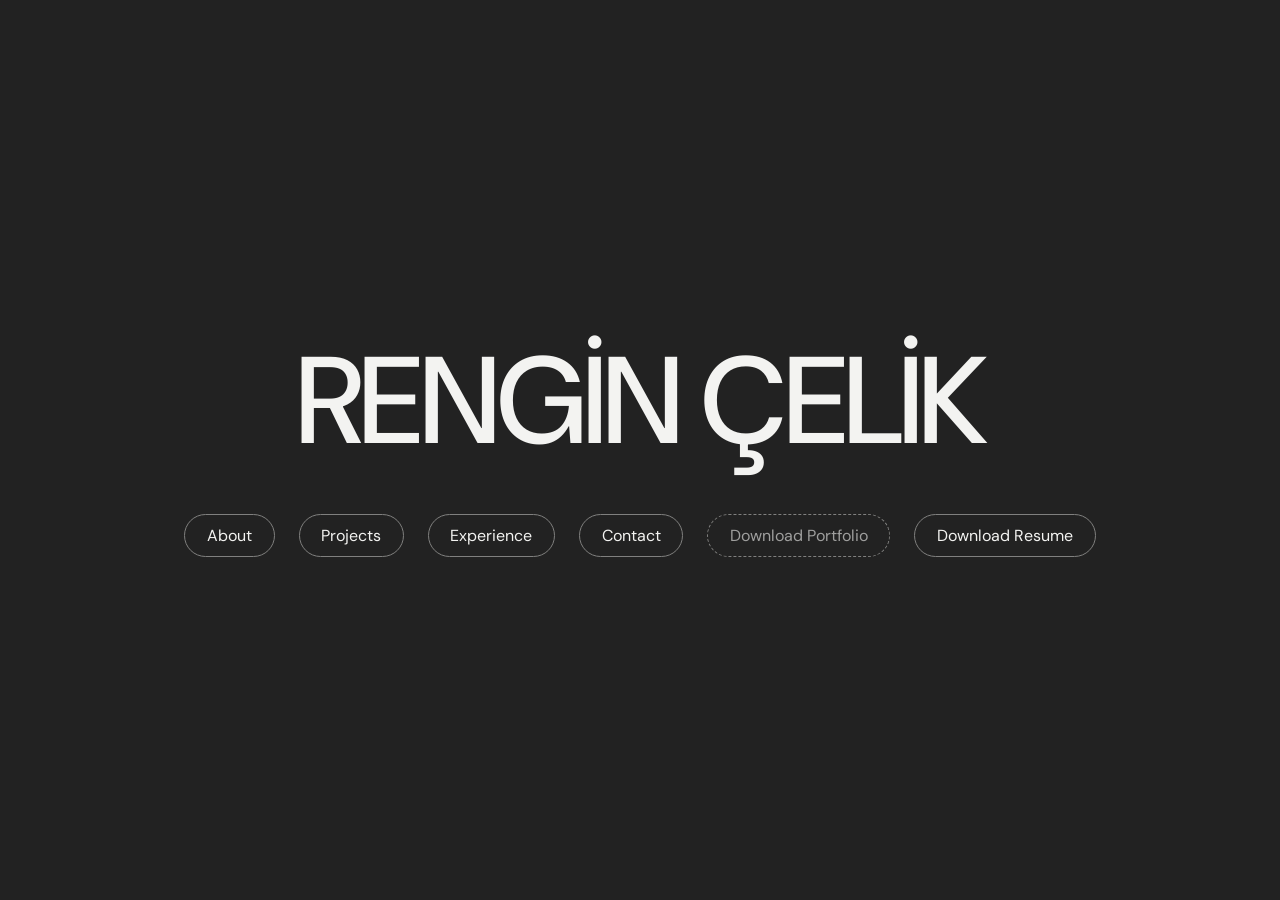
==== commit b3f1f733: "feat: add interactive desktop layout and window management" ====
--- a/index.html
+++ b/index.html
@@ -11,27 +11,21 @@
     <link rel="preconnect" href="https://fonts.gstatic.com" crossorigin />
     <link
       href="https://fonts.googleapis.com/css2?family=DM+Mono:wght@400;500&family=DM+Sans:opsz,wght@9..40,400;9..40,500;9..40,600&display=swap"
-      rel="stylesheet"
-    />
+      rel="stylesheet" />
+	  
 
     <link rel="stylesheet" href="css/tokens.css" />
     <link rel="stylesheet" href="css/base.css" />
     <link rel="stylesheet" href="css/components.css" />
+	  <link rel="stylesheet" href="css/desktop.css" />
+  
   </head>
 
   <body id="top">
     <a class="skip-link" href="#main">Skip to content</a>
+	
+	<div id="desktop"></iv>
 
-    <!-- Landmarks live here; js/main.js fills each mount point. -->
-    <header class="site-header" id="site-header"></header>
-	
-	<main id="main">
-		<section class="section section--hero" id="hero" aria-labelledby="hero-title"></section>
-		<section class="section" id="work" aria-labelledby="work-title"></section>
-		<section class="section" id="experience" aria-labelledby="experience-title"></section>
-		<section class="section" id="about" aria-labelledby="about-title"></section>
-		<section class="section" id="contact" aria-labelledby="contact-title"></section>
-	</main>
 	
 	<script type="module" src="js/main.js"></script>
 	
--- a/css/desktop.css
+++ b/css/desktop.css
@@ -0,0 +1,371 @@
+/* Desktop shell + window system (Phase 1). Uses the runtime colour vars from
+   tokens.css / BackgroundSlider. Legacy page styles stay in components.css. */
+
+body:has(.desktop) {
+  overflow: hidden;
+}
+
+.desktop {
+  position: fixed;
+  inset: 0;
+  overflow: hidden;
+}
+
+/* ---------- stage: identity + menu ---------- */
+
+.desktop__stage {
+  position: absolute;
+  inset: 0;
+  display: flex;
+  flex-direction: column;
+  align-items: center;
+  justify-content: center;
+  gap: clamp(1.5rem, 6vh, 3.5rem);
+  padding: var(--gutter);
+  outline: none;
+}
+
+.desktop__title {
+  font-size: clamp(2.25rem, 0.5rem + 9vw, 8.5rem);
+  font-weight: 500;
+  line-height: 0.95;
+  letter-spacing: -0.03em;
+  text-align: center;
+}
+
+/* ---------- menu ---------- */
+
+.menu {
+  position: relative; /* anchor for the submenu tray */
+  max-width: 68rem;
+}
+
+.menu__list {
+  display: flex;
+  flex-wrap: wrap;
+  justify-content: center;
+  gap: var(--space-4) var(--space-5);
+}
+
+.menu-item {
+  position: relative;
+  display: inline-flex;
+  align-items: center;
+  padding: 0.7rem 1.35rem;
+  border: 1px solid var(--line-strong);
+  border-radius: 999px;
+  background: transparent;
+  color: var(--fg);
+  font: inherit;
+  font-size: var(--text-base);
+  line-height: 1.2;
+  text-decoration: none;
+  cursor: pointer;
+  -webkit-tap-highlight-color: transparent;
+  translate: 0 0;
+  scale: 1;
+  transition: scale 0.2s ease, border-color 0.2s, color 0.2s, background-color 0.2s;
+  animation: menu-float var(--dur, 7s) ease-in-out var(--delay, 0s) infinite;
+}
+
+.menu-item:hover,
+.menu-item:focus-visible {
+  scale: 1.08;
+  border-color: var(--accent);
+  color: var(--accent);
+  animation-play-state: paused;
+}
+
+.menu-item:active {
+  scale: 0.94;
+}
+
+.menu-item[aria-expanded='true'] {
+  background: var(--fg);
+  border-color: var(--fg);
+  color: var(--bg);
+}
+
+.menu-item.is-placeholder,
+.menu-item.is-placeholder:hover {
+  scale: 1;
+  border-style: dashed;
+  border-color: var(--line-strong);
+  color: var(--muted);
+  cursor: not-allowed;
+}
+
+/* Click feedback: a ring that expands and fades. */
+.menu-item::after {
+  content: '';
+  position: absolute;
+  inset: -1px;
+  border: 2px solid var(--accent);
+  border-radius: inherit;
+  opacity: 0;
+  pointer-events: none;
+}
+
+.menu-item.is-pulse::after {
+  animation: menu-pulse 0.5s ease-out;
+}
+
+@keyframes menu-float {
+  0%,
+  100% {
+    translate: 0 0;
+  }
+  33% {
+    translate: var(--dx, 5px) calc(var(--dy, 7px) * -1);
+  }
+  66% {
+    translate: calc(var(--dx, 5px) * -1) calc(var(--dy, 7px) * 0.5);
+  }
+}
+
+@keyframes menu-pulse {
+  from {
+    opacity: 0.9;
+    scale: 1;
+  }
+  to {
+    opacity: 0;
+    scale: 1.35;
+  }
+}
+
+/* ---------- submenu tray ---------- */
+
+.submenu {
+  position: absolute;
+  top: calc(100% + var(--space-4));
+  left: 50%;
+  translate: -50% 0;
+  z-index: 1;
+  display: flex;
+  flex-wrap: wrap;
+  justify-content: center;
+  gap: var(--space-2);
+  width: max-content;
+  max-width: min(38rem, calc(100vw - 2rem));
+  animation: submenu-in 0.18s ease-out;
+}
+
+.submenu[hidden] {
+  display: none;
+}
+
+.submenu__item {
+  padding: 0.5rem 1rem;
+  border: 1px solid var(--line-strong);
+  border-radius: 999px;
+  background: var(--bg);
+  color: var(--fg);
+  font: inherit;
+  font-size: var(--text-sm);
+  cursor: pointer;
+  -webkit-tap-highlight-color: transparent;
+  transition: border-color 0.2s, color 0.2s, scale 0.15s;
+}
+
+.submenu__item:hover,
+.submenu__item:focus-visible {
+  border-color: var(--accent);
+  color: var(--accent);
+  scale: 1.05;
+}
+
+.submenu__item:active {
+  scale: 0.95;
+}
+
+@keyframes submenu-in {
+  from {
+    opacity: 0;
+    translate: -50% -6px;
+  }
+}
+
+/* ---------- windows ---------- */
+
+.desktop__windows {
+  position: absolute;
+  inset: 0;
+  overflow: hidden;
+  pointer-events: none; /* only the windows themselves take clicks */
+}
+
+.window {
+  position: absolute;
+  display: flex;
+  flex-direction: column;
+  width: min(30rem, calc(100% - 2rem));
+  height: min(22rem, calc(100% - 2rem));
+  overflow: hidden;
+  border: 1px solid var(--line-strong);
+  border-radius: 0.75rem;
+  background: var(--bg);
+  color: var(--fg);
+  box-shadow: 0 12px 40px rgb(0 0 0 / 0.3);
+  pointer-events: auto;
+  animation: window-in 0.16s ease-out;
+}
+
+.window.is-active {
+  border-color: var(--accent);
+}
+
+.window:focus {
+  outline: none;
+}
+
+.window__titlebar {
+  display: flex;
+  align-items: center;
+  justify-content: space-between;
+  gap: var(--space-3);
+  padding: var(--space-2) var(--space-2) var(--space-2) var(--space-4);
+  border-bottom: var(--hairline);
+  background: color-mix(in srgb, var(--fg) 6%, var(--bg));
+  cursor: grab;
+  user-select: none;
+  -webkit-user-select: none;
+  touch-action: none;
+}
+
+.window.is-dragging {
+  user-select: none;
+  -webkit-user-select: none;
+}
+
+.window.is-dragging .window__titlebar {
+  cursor: grabbing;
+}
+
+.window__title {
+  font-size: var(--text-sm);
+  font-weight: 500;
+  letter-spacing: 0;
+}
+
+.window__close {
+  display: inline-flex;
+  align-items: center;
+  justify-content: center;
+  min-width: 2rem;
+  height: 2rem;
+  padding: 0 var(--space-2);
+  border: 0;
+  border-radius: 0.4rem;
+  background: transparent;
+  font-size: var(--text-lg);
+  line-height: 1;
+  cursor: pointer;
+}
+
+.window__close:hover {
+  background: color-mix(in srgb, var(--fg) 14%, transparent);
+  color: var(--accent);
+}
+
+.window__close-label {
+  display: none;
+}
+
+.window__body {
+  flex: 1;
+  min-height: 0;
+  padding: var(--space-4);
+  overflow: auto;
+  overscroll-behavior: contain;
+}
+
+.window__hint {
+  margin-top: var(--space-2);
+  color: var(--muted);
+  font-size: var(--text-sm);
+}
+
+@keyframes window-in {
+  from {
+    opacity: 0;
+    scale: 0.97;
+  }
+}
+
+/* ---------- mobile: simplified menu, one full-screen window, no dragging ---------- */
+
+@media (max-width: 720px) {
+  .menu__list {
+    gap: var(--space-3);
+  }
+
+  .menu-item {
+    min-height: 2.75rem;
+    padding: 0.6rem 1.1rem;
+    font-size: var(--text-sm);
+  }
+
+  .submenu__item {
+    min-height: 2.75rem;
+  }
+
+  .window {
+    inset: 0 !important;
+    width: 100% !important;
+    height: 100% !important;
+    border: 0;
+    border-radius: 0;
+    box-shadow: none;
+  }
+
+  .window__titlebar {
+    padding: var(--space-2) var(--space-3);
+    cursor: default;
+    touch-action: auto;
+  }
+
+  .window__close {
+    min-width: 2.75rem;
+    height: 2.75rem;
+    font-size: var(--text-base);
+  }
+
+  .window__close-icon {
+    display: none;
+  }
+
+  .window__close-label {
+    display: inline;
+  }
+
+  /* back control on the left, like a navigation bar */
+  .window__titlebar {
+    flex-direction: row-reverse;
+    justify-content: flex-end;
+  }
+}
+
+@media (max-height: 480px) {
+  .desktop__stage {
+    gap: var(--space-4);
+  }
+
+  .desktop__title {
+    font-size: clamp(1.75rem, 8vh, 3rem);
+  }
+}
+
+@media (prefers-reduced-motion: reduce) {
+  .menu-item,
+  .submenu__item {
+    animation: none;
+    transition: none;
+  }
+
+  .menu-item.is-pulse::after,
+  .submenu,
+  .window {
+    animation: none;
+  }
+}
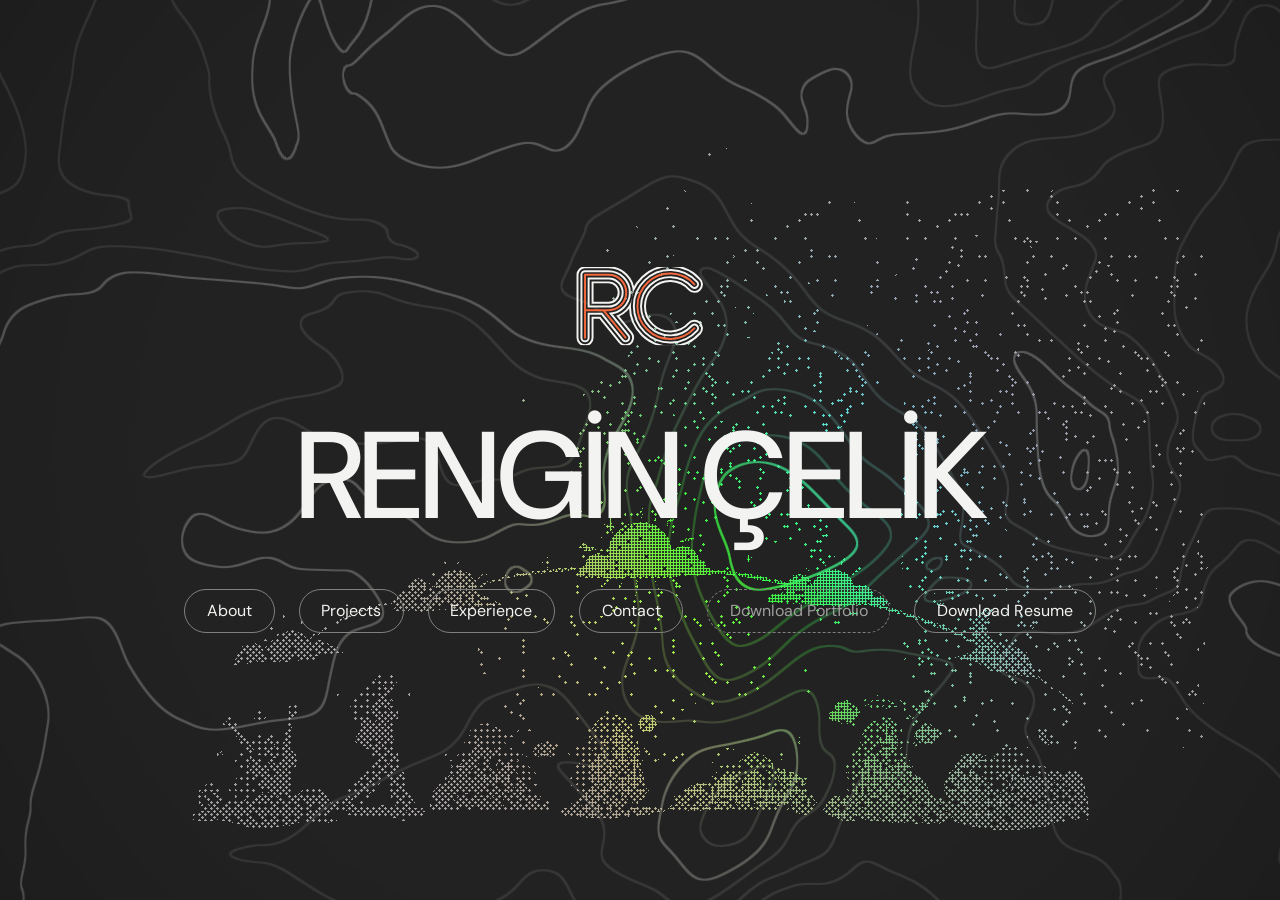
==== commit 1a82bc4a: "feat(brand): add RC monogram and complete site content" ====
--- a/index.html
+++ b/index.html
@@ -4,8 +4,9 @@
     <meta charset="utf-8" />
     <meta name="viewport" content="width=device-width, initial-scale=1" />
     <title>Rengin Çelik</title>
-    <meta name="description" content="[ADD: meta description, ~150 characters]" />
+    <meta name="description" content="Rengin Çelik, junior software developer. Numerical and browser-based tools: a C++ CFD solver, a pipeline hydraulics simulator and a narcolepsy screening site." />
     <meta name="theme-color" content="#222222" />
+    <link rel="icon" href="favicon.svg" type="image/svg+xml" />
 
     <link rel="preconnect" href="https://fonts.googleapis.com" />
     <link rel="preconnect" href="https://fonts.gstatic.com" crossorigin />
@@ -24,7 +25,7 @@
   <body id="top">
     <a class="skip-link" href="#main">Skip to content</a>
 	
-	<div id="desktop"></iv>
+	<div id="desktop"></div>
 
 	
 	<script type="module" src="js/main.js"></script>
--- a/css/components.css
+++ b/css/components.css
@@ -474,6 +474,48 @@
   border: 0;
 }
 
+/* Scaled embeds: the iframe is rendered at its logical size (inline width and
+   height) and shrunk to the stage with an inline transform. */
+.embed__frame--scaled {
+  inset: auto;
+  top: 0;
+  left: 0;
+  width: auto;
+  height: auto;
+  transform-origin: 0 0;
+}
+
+/* Fluid embeds are laid out by the demo itself; on a narrow screen give them
+   a taller stage than 16:9. */
+@media (max-width: 720px) {
+  .embed--fluid .embed__stage {
+    aspect-ratio: 4 / 5;
+  }
+}
+
+.embed__hint {
+  display: none;
+  position: absolute;
+  left: var(--space-4);
+  right: var(--space-4);
+  bottom: var(--space-4);
+  margin: 0;
+  padding: var(--space-2) var(--space-3);
+  border: 1px solid var(--line-strong);
+  background: var(--bg);
+  color: var(--fg);
+  font-size: var(--text-sm);
+}
+
+/* Too small to run at a readable scale: hide "Run it", point to full screen. */
+.embed__stage.is-compact .embed__run {
+  display: none;
+}
+
+.embed__stage.is-compact .embed__hint {
+  display: block;
+}
+
 .embed__run {
   position: absolute;
   left: var(--space-4);
--- a/css/desktop.css
+++ b/css/desktop.css
@@ -12,6 +12,14 @@
 }
 
 /* ---------- stage: identity + menu ---------- */
+
+.desktop__bg {
+  position: absolute;
+  inset: 0;
+  width: 100%;
+  height: 100%;
+  display: block;
+}
 
 .desktop__stage {
   position: absolute;
@@ -23,6 +31,19 @@
   gap: clamp(1.5rem, 6vh, 3.5rem);
   padding: var(--gutter);
   outline: none;
+}
+
+.monogram {
+  display: block;
+  width: clamp(4.5rem, 1rem + 10vw, 9rem);
+  margin: 0 auto clamp(0.75rem, 2vh, 1.5rem);
+  color: var(--fg);
+}
+
+.monogram svg {
+  display: block;
+  width: 100%;
+  height: auto;
 }
 
 .desktop__title {
@@ -280,6 +301,47 @@
   overscroll-behavior: contain;
 }
 
+.window__resize {
+  position: absolute;
+  right: 0;
+  bottom: 0;
+  z-index: 1;
+  width: 1.25rem;
+  height: 1.25rem;
+  padding: 0;
+  border: 0;
+  background: linear-gradient(
+    135deg,
+    transparent 50%,
+    var(--line-strong) 50%,
+    var(--line-strong) 58%,
+    transparent 58%,
+    transparent 70%,
+    var(--line-strong) 70%,
+    var(--line-strong) 78%,
+    transparent 78%
+  );
+  cursor: nwse-resize;
+  touch-action: none;
+}
+
+.window__resize:hover {
+  --line-strong: var(--accent);
+}
+
+.window__resize:focus-visible {
+  outline-offset: -3px;
+}
+
+.window.is-resizing {
+  user-select: none;
+  -webkit-user-select: none;
+}
+
+.window.is-resizing iframe {
+  pointer-events: none;
+}
+
 .window__hint {
   margin-top: var(--space-2);
   color: var(--muted);
@@ -335,6 +397,10 @@
     display: none;
   }
 
+  .window__resize {
+    display: none;
+  }
+
   .window__close-label {
     display: inline;
   }
@@ -354,6 +420,101 @@
   .desktop__title {
     font-size: clamp(1.75rem, 8vh, 3rem);
   }
+
+  .monogram {
+    width: clamp(2.5rem, 10vh, 4rem);
+    margin-bottom: 0.5rem;
+  }
+}
+
+/* ---------- window content (Phase 2) ---------- */
+
+/* Default size per window type; mobile always goes full screen. */
+.window[data-window-type='about'] {
+  width: min(34rem, calc(100% - 2rem));
+  height: min(30rem, calc(100% - 2rem));
+}
+
+.window[data-window-type='contact'] {
+  width: min(30rem, calc(100% - 2rem));
+  height: min(30rem, calc(100% - 2rem));
+}
+
+.window[data-window-type='project'] {
+  width: min(44rem, calc(100% - 2rem));
+  height: min(36rem, calc(100% - 2rem));
+}
+
+.window[data-window-type='experience'] {
+  width: min(38rem, calc(100% - 2rem));
+  height: min(32rem, calc(100% - 2rem));
+}
+
+/* Projects with a live embed get a bigger window (id = project-<project.id>).
+   Mobile keeps the full-screen rule above. */
+.window[data-window-id='project-navier-stokes-2d'] {
+  width: min(50rem, calc(100% - 2rem));
+  height: min(40rem, calc(100% - 9rem));
+}
+
+.window[data-window-id='project-pipeflow'] {
+  width: min(58rem, calc(100% - 2rem));
+  /* windows open ~100px below the top, so leave room: the body scrolls if needed */
+  height: min(46rem, calc(100% - 9rem));
+}
+
+.window__body {
+  padding: var(--space-5);
+}
+
+.win-project,
+.win-experience,
+.win-contact {
+  display: grid;
+  gap: var(--space-4);
+  align-content: start;
+}
+
+.window .about__body {
+  max-width: none;
+  font-size: var(--text-base);
+}
+
+.window .contact__row {
+  grid-template-columns: 1fr;
+  gap: var(--space-1);
+  padding-block: var(--space-3);
+}
+
+.window .contact__link {
+  font-size: var(--text-lg);
+}
+
+/* Legacy section styles key off the viewport; inside a window they must not. */
+.window .job {
+  grid-template-columns: 1fr;
+  gap: var(--space-5);
+  padding-block: 0;
+  border-top: 0;
+}
+
+.window .spec__row {
+  grid-template-columns: 1fr;
+  gap: var(--space-2);
+}
+
+.window .spec dt {
+  padding-top: 0;
+}
+
+.window .feature__summary {
+  font-size: var(--text-base);
+}
+
+/* A click inside an iframe never reaches the page, so an inactive window's
+   first click must land on the window (to raise it), not on the demo. */
+.window:not(.is-active) iframe {
+  pointer-events: none;
 }
 
 @media (prefers-reduced-motion: reduce) {
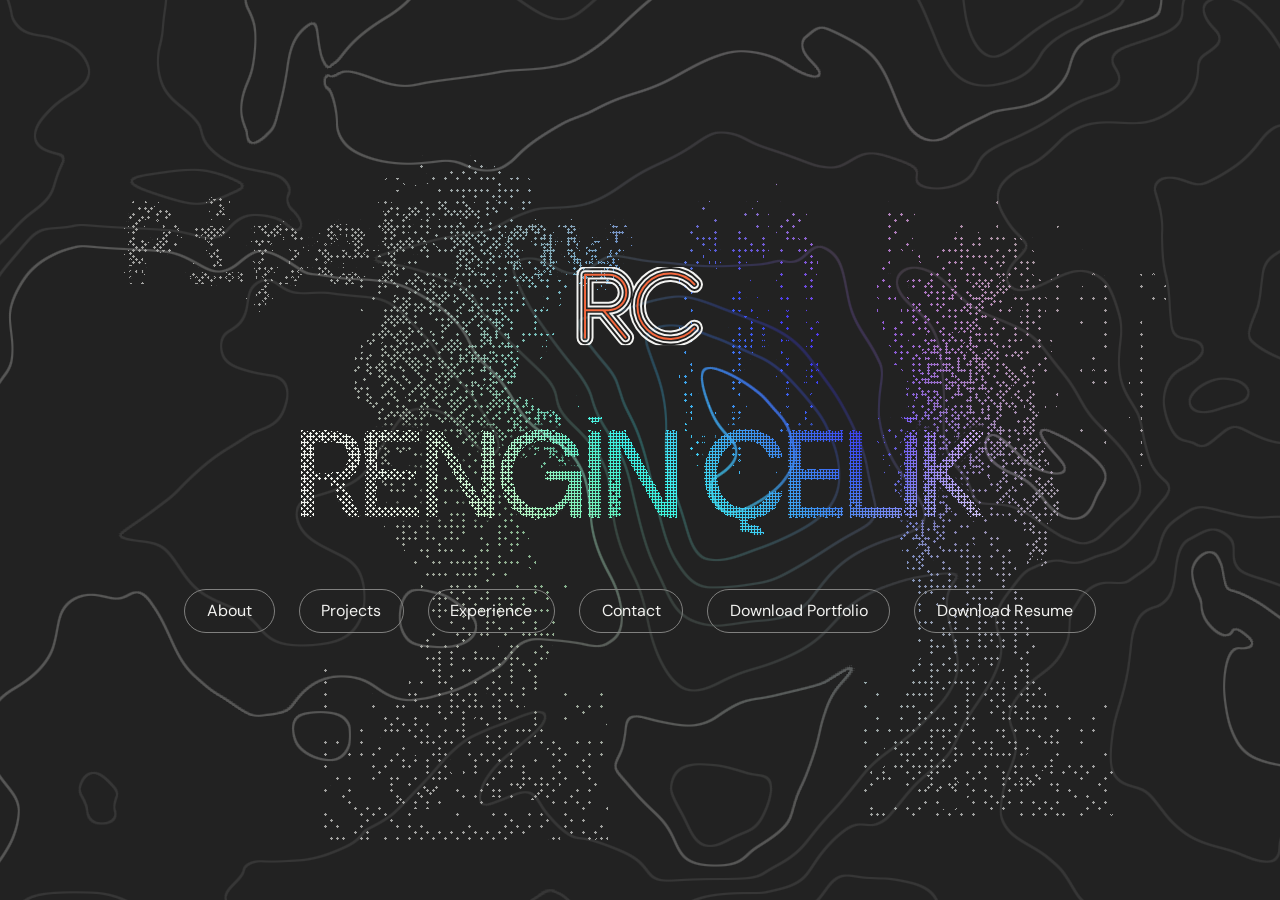
==== commit 78b3b91f: "update documents" ====
--- a/index.html
+++ b/index.html
@@ -4,7 +4,7 @@
     <meta charset="utf-8" />
     <meta name="viewport" content="width=device-width, initial-scale=1" />
     <title>Rengin Çelik</title>
-    <meta name="description" content="Rengin Çelik, junior software developer. Numerical and browser-based tools: a C++ CFD solver, a pipeline hydraulics simulator and a narcolepsy screening site." />
+    <meta name="description" content="Rengin Çelik, junior software developer. C++ and JavaScript projects built end to end: a bilingual web app with a serverless API, a real-time simulation app in the browser and a C++ engine compiled to WebAssembly." />
     <meta name="theme-color" content="#222222" />
     <link rel="icon" href="favicon.svg" type="image/svg+xml" />
 
--- a/css/components.css
+++ b/css/components.css
@@ -457,6 +457,55 @@
   background: var(--bg);
 }
 
+/* Poster veil: the screenshot must not read as a running demo. */
+.embed__title {
+  position: absolute;
+  inset: 0;
+  display: flex;
+  align-items: center;
+  justify-content: center;
+  padding: var(--space-4);
+  text-align: center;
+  font-size: clamp(1.5rem, 1rem + 3.2vw, 3.25rem);
+  font-weight: 500;
+  letter-spacing: -0.02em;
+  line-height: 1.05;
+  color: #fff;
+  text-shadow: 0 2px 24px rgb(0 0 0 / 0.55);
+  pointer-events: none;
+}
+
+.embed[data-veil='label'] .embed__title {
+  opacity: 0.6;
+}
+
+.embed[data-veil='label']:not(.is-running) .embed__stage::after {
+  content: '';
+  position: absolute;
+  inset: 0;
+  background: rgb(0 0 0 / 0.28);
+  pointer-events: none;
+}
+
+.embed[data-veil='label'] .embed__title,
+.embed[data-veil='blur'] .embed__title {
+  z-index: 1;
+}
+
+.embed[data-veil='blur'] .embed__stage {
+  overflow: hidden;
+}
+
+.embed[data-veil='blur'] .embed__poster {
+  filter: blur(9px) brightness(0.85) saturate(1.1);
+  transform: scale(1.06); /* hides the soft edge the blur leaves */
+}
+
+.embed__run,
+.embed__hint {
+  z-index: 2;
+}
+
 .embed__poster {
   position: absolute;
   inset: 0;
--- a/css/desktop.css
+++ b/css/desktop.css
@@ -52,6 +52,12 @@
   line-height: 0.95;
   letter-spacing: -0.03em;
   text-align: center;
+}
+
+/* Background.js draws the title into the shader; the HTML text stays in place
+   (accessible, selectable) but invisible. Without WebGL this class never lands. */
+.desktop__title.is-drawn {
+  color: transparent;
 }
 
 /* ---------- menu ---------- */
